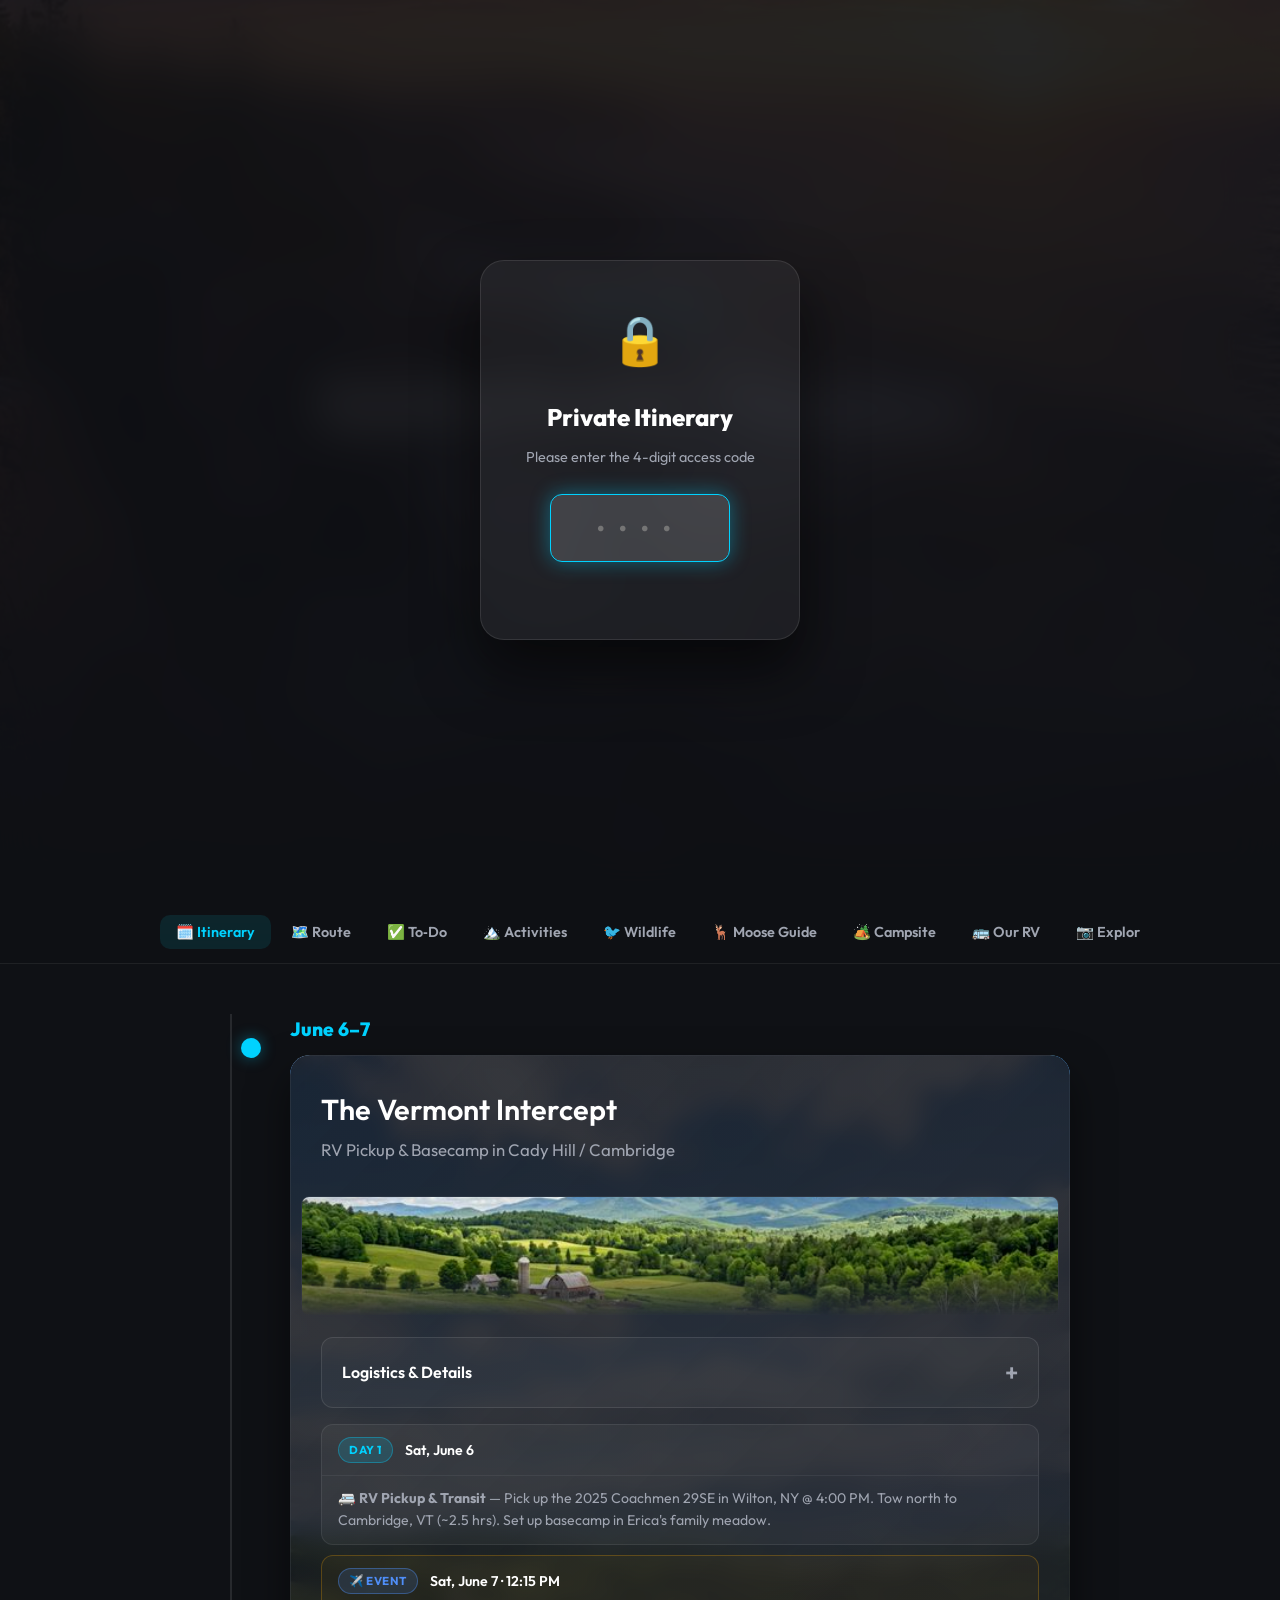
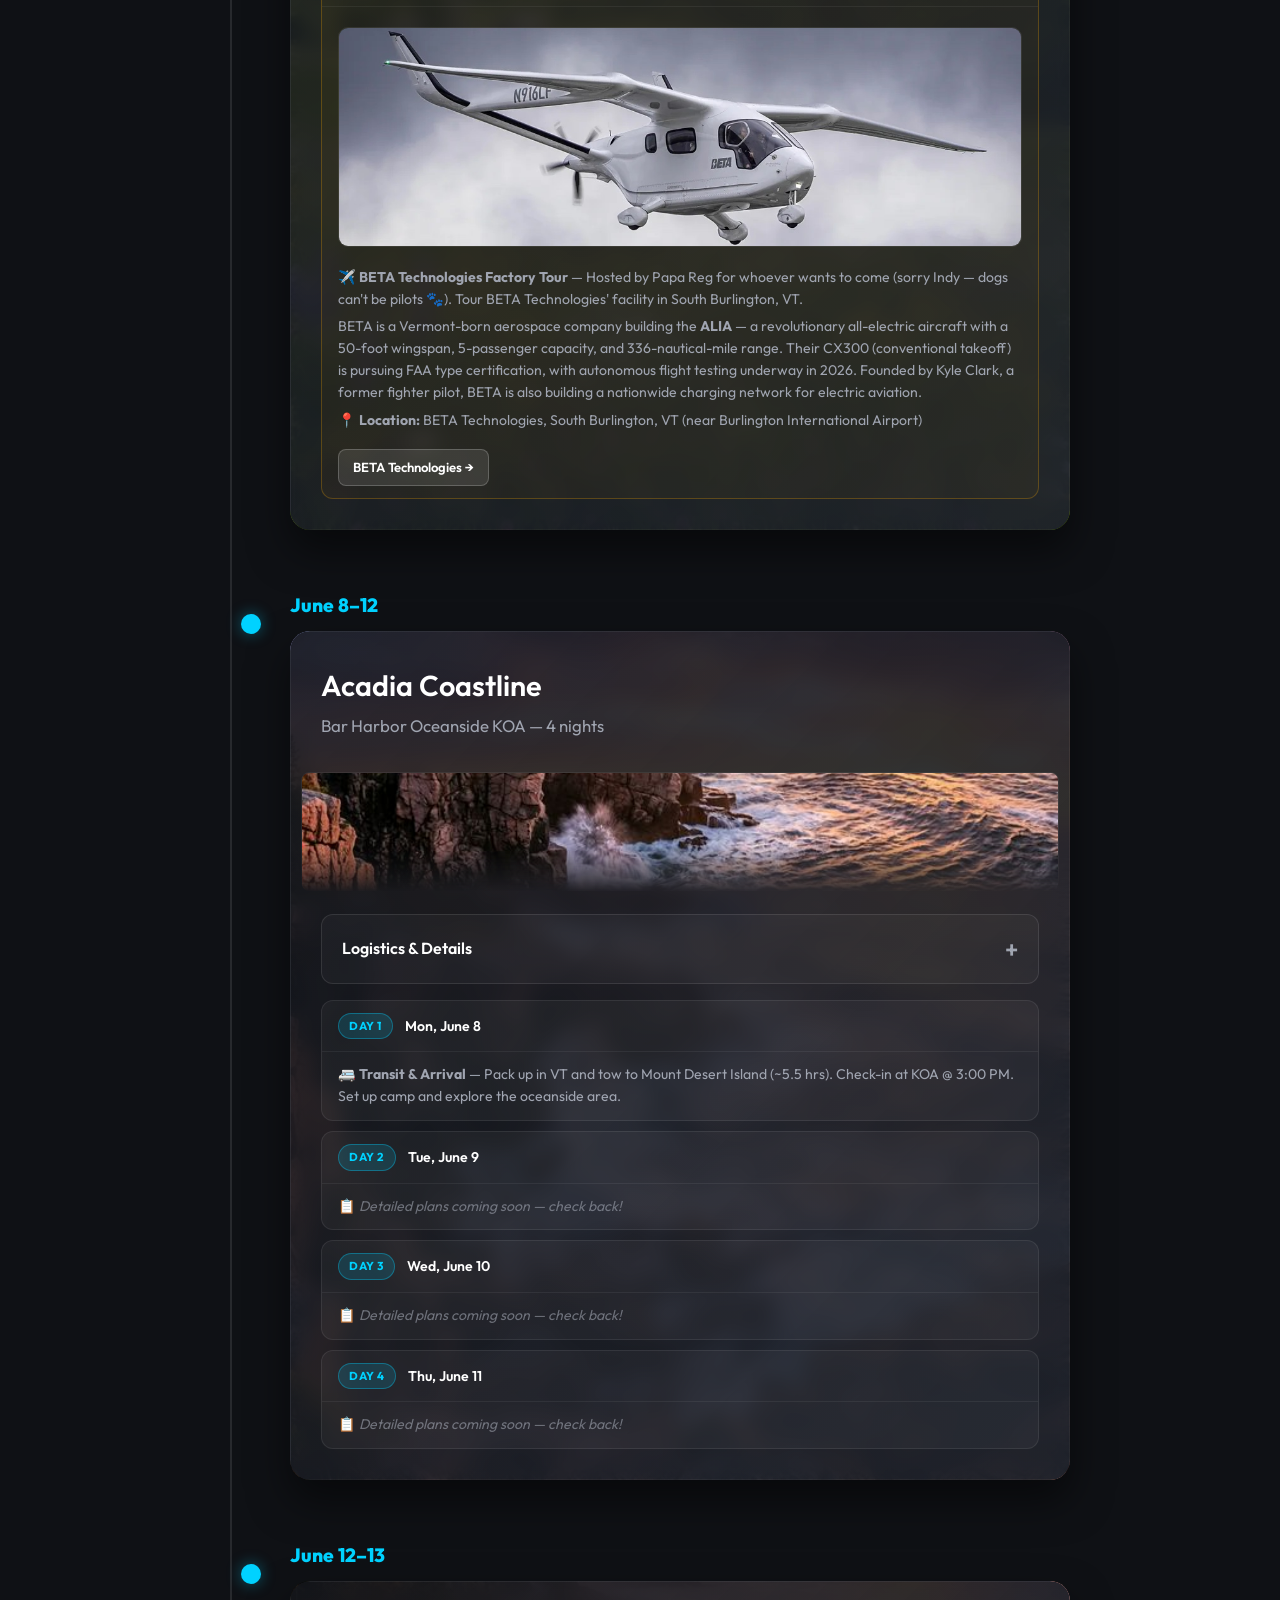
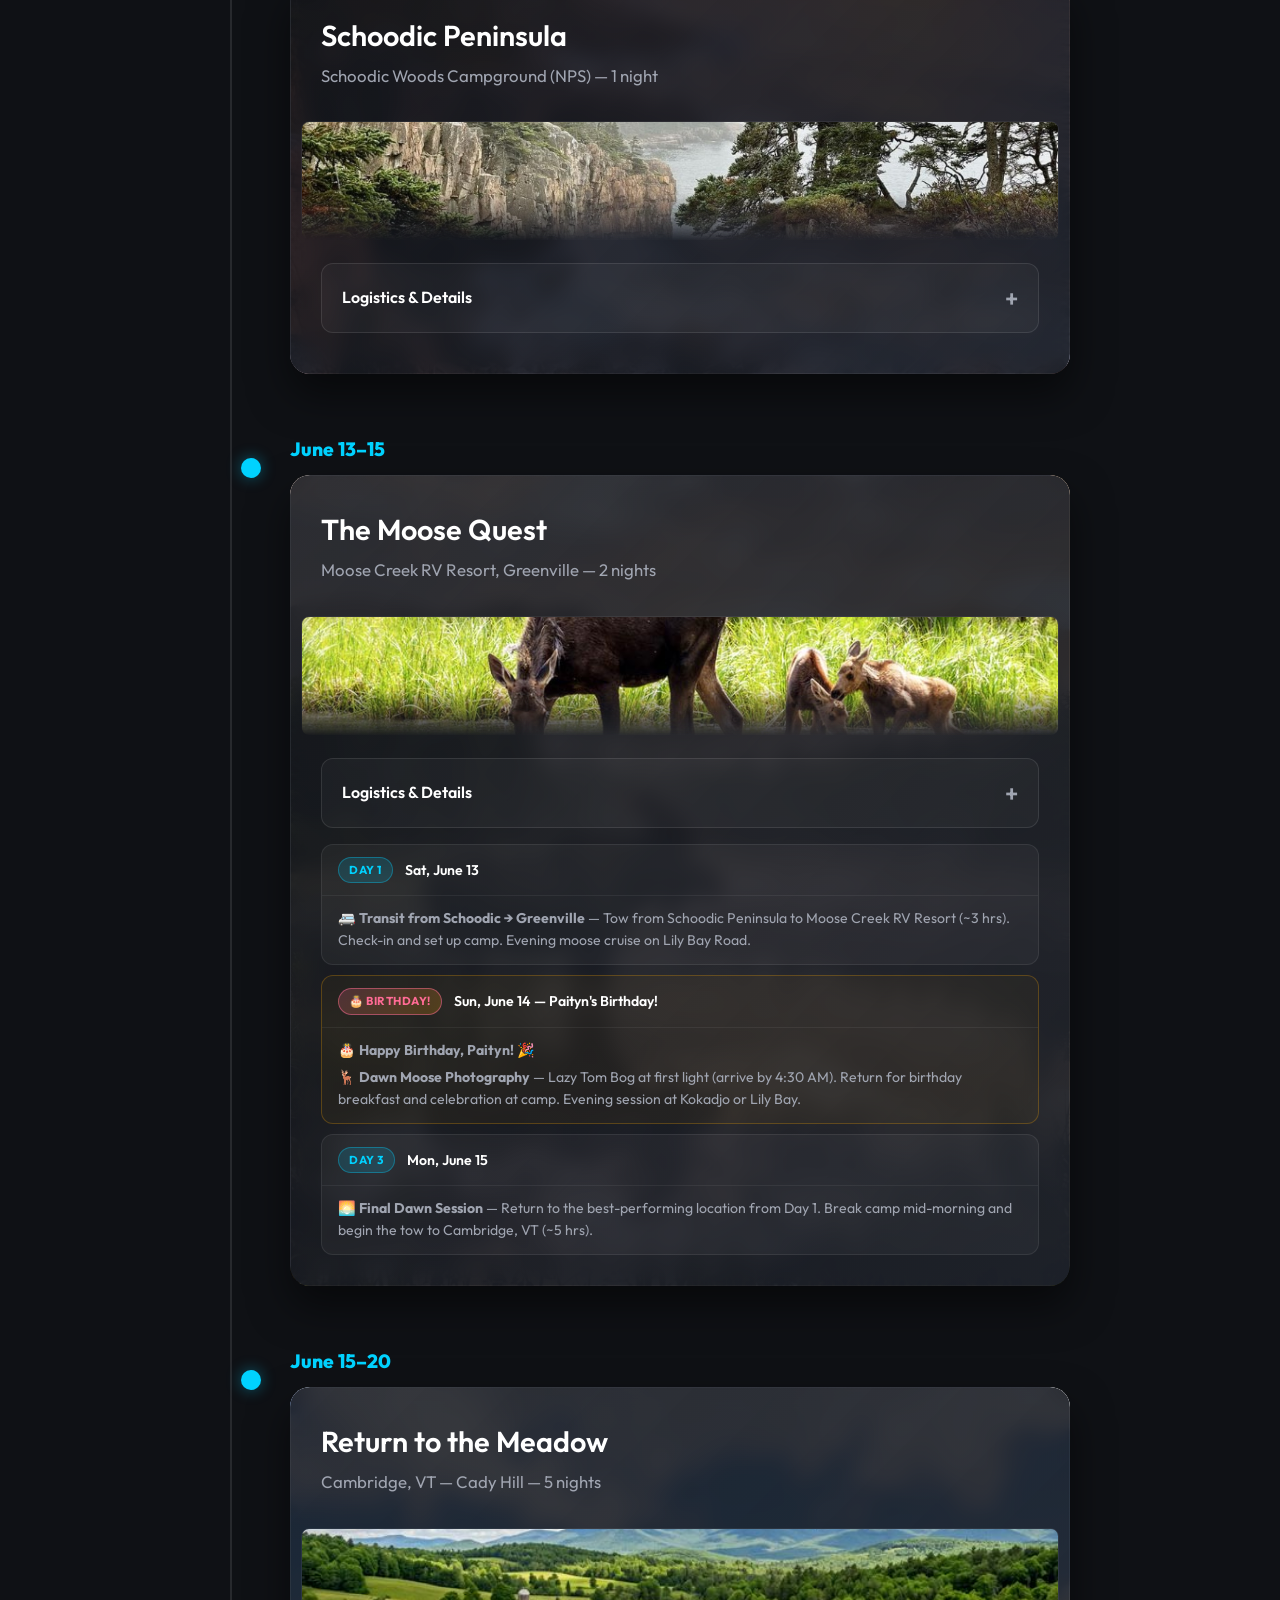
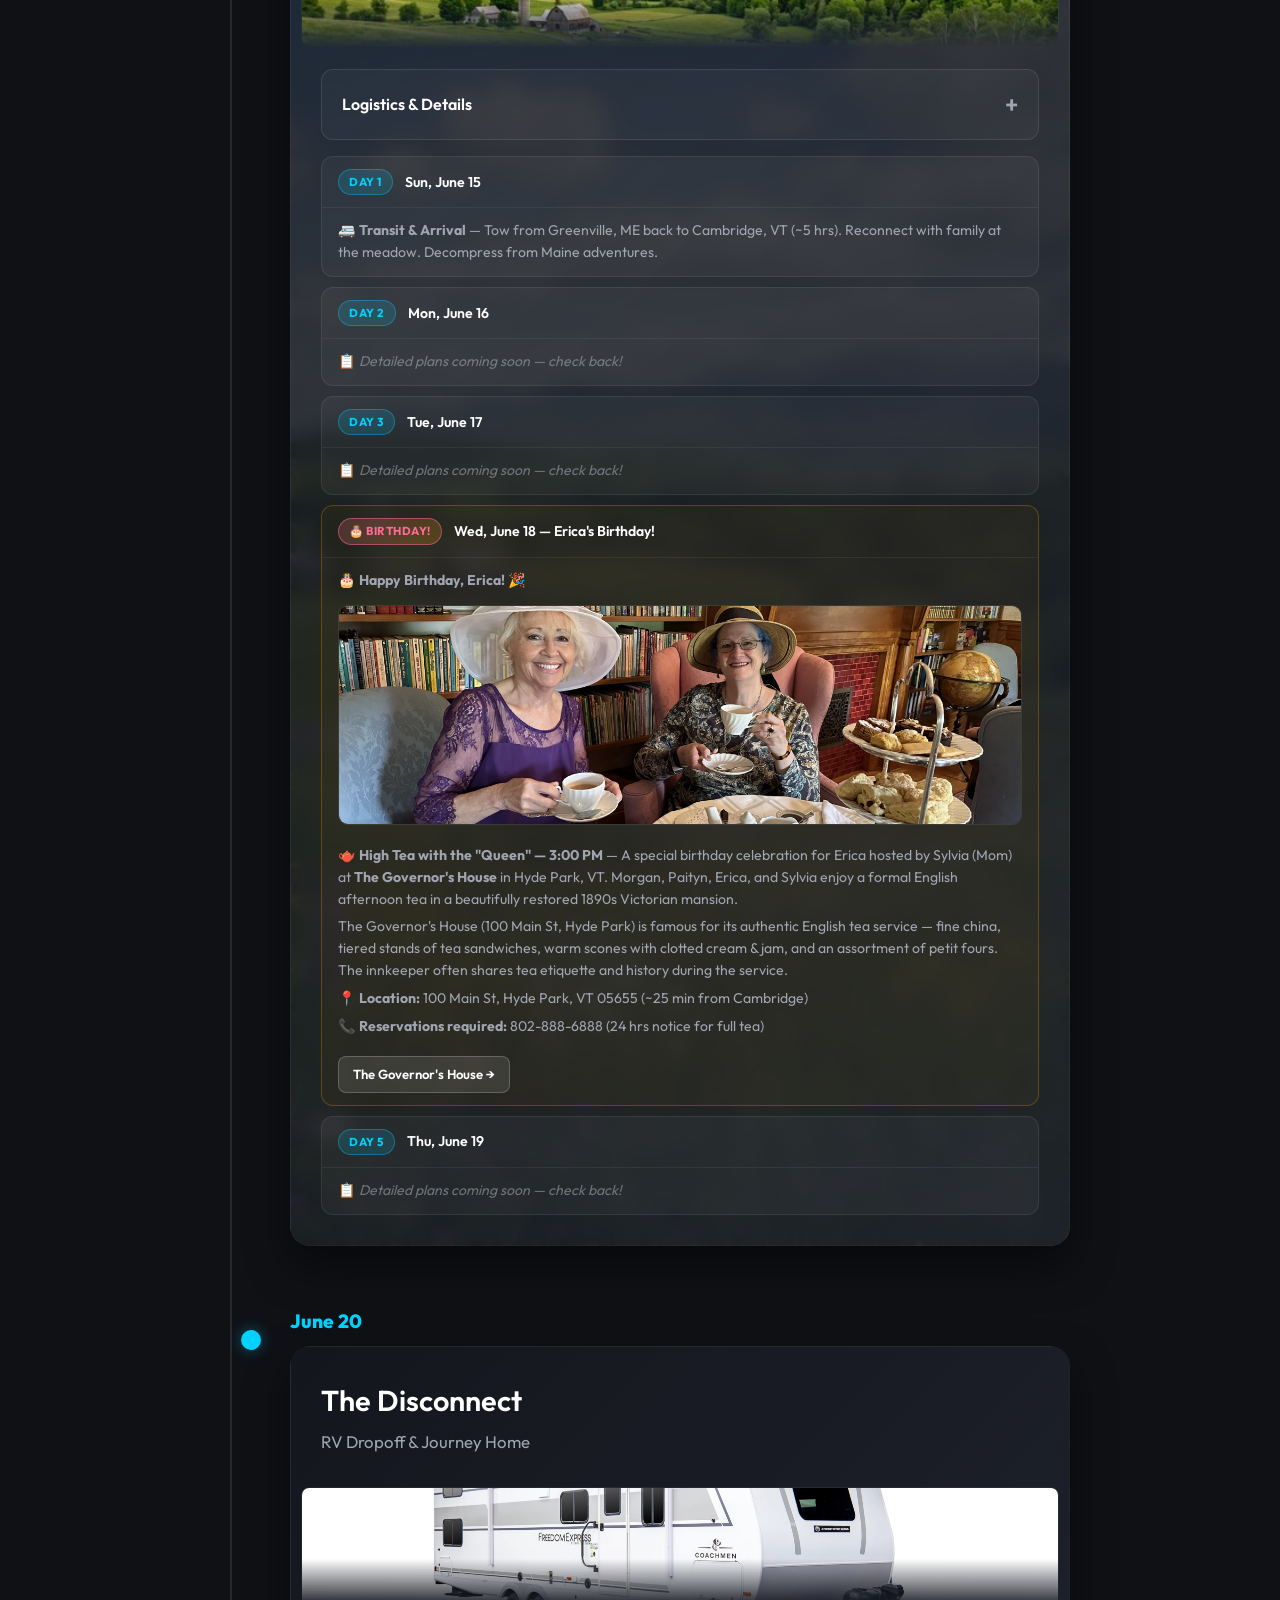
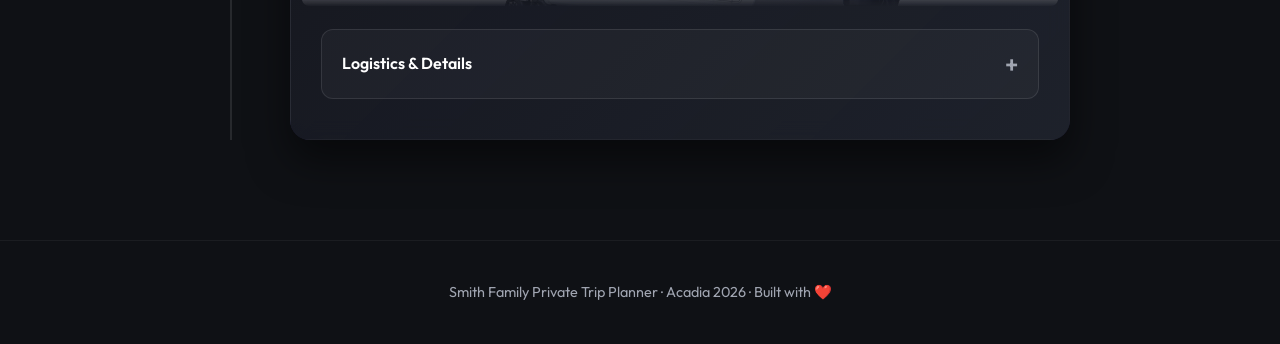
==== trip-webapp/index.html @ de3c144a "Update RV tab with contact info and adjust agent prompt" ====
<!DOCTYPE html>
<html lang="en">
<head>
    <meta charset="UTF-8">
    <meta name="viewport" content="width=device-width, initial-scale=1.0">
    <title>Smith Family Vacation: Cady Hill & Acadia 2026</title>
    <meta name="description" content="Smith Family private trip planner for the 2026 Acadia & Vermont vacation.">
    <link rel="stylesheet" href="style.css?v=20260511">
    <link rel="preconnect" href="https://fonts.googleapis.com">
    <link rel="preconnect" href="https://fonts.gstatic.com" crossorigin>
    <link href="https://fonts.googleapis.com/css2?family=Outfit:wght@300;400;600;800&display=swap" rel="stylesheet">
</head>
<body class="locked">

    <!-- Passcode Overlay -->
    <div id="passcode-overlay">
        <div class="passcode-content">
            <div class="lock-icon">🔒</div>
            <h2>Private Itinerary</h2>
            <p>Please enter the 4-digit access code</p>
            <div class="passcode-input-container">
                <input type="password" id="passcode-input" maxlength="4" placeholder="••••" autofocus>
            </div>
            <div id="passcode-error">Incorrect code. Try again.</div>
        </div>
    </div>

    <!-- Hero -->
    <header class="hero">
        <div class="hero-bg" style="background-image: url('assets/acadia.png');"></div>
        <div class="hero-overlay"></div>
        <div class="hero-content">
            <div class="hero-badge">June 6 – 20 · 2026</div>
            <h1>Smith Family Vacation</h1>
            <h2>Cady Hill & Acadia National Park</h2>
            <p class="hero-sub">6 people · 1 golden retriever · 1 epic RV adventure</p>
            <div class="countdown" id="trip-countdown"></div>
        </div>
        <div class="scroll-indicator" id="scroll-down">↓</div>
    </header>

    <!-- Tab Navigation -->
    <nav class="tab-nav" id="tab-nav">
        <div class="tab-nav-inner">
            <button class="tab-btn active" data-tab="itinerary" id="tab-btn-itinerary">🗓️ Itinerary</button>
            <button class="tab-btn" data-tab="route" id="tab-btn-route">🗺️ Route</button>
            <button class="tab-btn" data-tab="todo" id="tab-btn-todo">✅ To‑Do</button>
            <button class="tab-btn" data-tab="activities" id="tab-btn-activities">🏔️ Activities</button>
            <button class="tab-btn" data-tab="wildlife" id="tab-btn-wildlife">🐦 Wildlife</button>
            <button class="tab-btn" data-tab="moose" id="tab-btn-moose">🦌 Moose Guide</button>
            <button class="tab-btn" data-tab="campsite" id="tab-btn-campsite">🏕️ Campsite</button>
            <button class="tab-btn" data-tab="rv" id="tab-btn-rv">🚌 Our RV</button>
            <button class="tab-btn" data-tab="explore" id="tab-btn-explore">📷 Explore</button>
            <button class="tab-btn" data-tab="tips" id="tab-btn-tips">💡 Pro Tips</button>
        </div>
    </nav>

    <main class="tab-content-wrapper">

        <!-- ===================== TAB: ITINERARY ===================== -->
        <section class="tab-panel active" id="tab-itinerary">
            <div class="timeline-container">

                <div class="timeline-event verified">
                    <div class="timeline-dot"></div>
                    <div class="timeline-date">June 6–7</div>
                    <div class="timeline-card">
                        <div class="card-bg" style="background-image: url('assets/vermont.png')"></div>
                        <div class="card-glass">
                            <h3>The Vermont Intercept</h3>
                            <p class="subtitle">RV Pickup & Basecamp in Cady Hill / Cambridge</p>
                            <img src="assets/vermont.png" alt="Green Mountains, Vermont" class="card-hero-img" loading="lazy">
                            <details>
                                <summary>Logistics & Details</summary>
                                <div class="details-content">
                                    <p><strong>Pickup Date:</strong> Saturday, June 6 @ 4:00 PM</p>
                                    <p><strong>Location:</strong> Brandon's XL Bunkhouse<br>13 Burnham Rd, Wilton, NY 12831</p>
                                    <p><strong>RV Model:</strong> 2025 Coachmen Freedom Express Select 29SE</p>
                                    <p><strong>Action:</strong> Tow north to Cambridge, VT and set up basecamp in Erica's family meadow.</p>
                                    <a href="https://rvshare.com/rvs/details/1764845" target="_blank" class="btn">View RV Listing</a>
                                    <a href="#" class="btn btn-sm itinerary-link" data-goto="rv">🚌 Our RV Details</a>
                                </div>
                            </details>
                            <div class="day-plans">
                                <div class="day-plan-card">
                                    <div class="day-plan-header"><span class="day-badge">Day 1</span><span class="day-date">Sat, June 6</span></div>
                                    <div class="day-plan-body">
                                        <p>🚐 <strong>RV Pickup & Transit</strong> — Pick up the 2025 Coachmen 29SE in Wilton, NY @ 4:00 PM. Tow north to Cambridge, VT (~2.5 hrs). Set up basecamp in Erica's family meadow.</p>
                                    </div>
                                </div>
                                <div class="day-plan-card special-event">
                                    <div class="day-plan-header"><span class="day-badge event">✈️ Event</span><span class="day-date">Sat, June 7 · 12:15 PM</span></div>
                                    <div class="day-plan-body">
                                        <img src="assets/beta_technologies.jpg" alt="BETA Technologies ALIA Electric Aircraft" class="day-plan-img" loading="lazy">
                                        <p>✈️ <strong>BETA Technologies Factory Tour</strong> — Hosted by Papa Reg for whoever wants to come (sorry Indy — dogs can't be pilots 🐾). Tour BETA Technologies' facility in South Burlington, VT.</p>
                                        <p>BETA is a Vermont-born aerospace company building the <strong>ALIA</strong> — a revolutionary all-electric aircraft with a 50-foot wingspan, 5-passenger capacity, and 336-nautical-mile range. Their CX300 (conventional takeoff) is pursuing FAA type certification, with autonomous flight testing underway in 2026. Founded by Kyle Clark, a former fighter pilot, BETA is also building a nationwide charging network for electric aviation.</p>
                                        <p>📍 <strong>Location:</strong> BETA Technologies, South Burlington, VT (near Burlington International Airport)</p>
                                        <a href="https://beta.team/" target="_blank" class="btn btn-sm">BETA Technologies →</a>
                                    </div>
                                </div>
                            </div>
                        </div>
                    </div>
                </div>

                <div class="timeline-event verified">
                    <div class="timeline-dot"></div>
                    <div class="timeline-date">June 8–12</div>
                    <div class="timeline-card">
                        <div class="card-bg" style="background-image: url('assets/acadia.png')"></div>
                        <div class="card-glass">
                            <h3>Acadia Coastline</h3>
                            <p class="subtitle">Bar Harbor Oceanside KOA — 4 nights</p>
                            <img src="assets/acadia.png" alt="Acadia National Park coastline" class="card-hero-img" loading="lazy">
                            <details>
                                <summary>Logistics & Details</summary>
                                <div class="details-content">
                                    <p><strong>Check-in:</strong> Monday, June 8 @ 3:00 PM</p>
                                    <p><strong>Check-out:</strong> Friday, June 12 @ 11:00 AM</p>
                                    <p><strong>Reservation:</strong> #21555510</p>
                                    <p><strong>Site:</strong> Oceans Edge (Back In, 30/20 Amps, Water/Electric)</p>
                                    <a href="#" class="btn btn-sm itinerary-link" data-goto="campsite">🏕️ Campsite Details</a>
                                    <a href="#" class="btn btn-sm itinerary-link" data-goto="activities">🏔️ Activities</a>
                                    <a href="#" class="btn btn-sm itinerary-link" data-goto="wildlife">🐦 Wildlife & Tours</a>
                                </div>
                            </details>
                            <div class="day-plans">
                                <div class="day-plan-card">
                                    <div class="day-plan-header"><span class="day-badge">Day 1</span><span class="day-date">Mon, June 8</span></div>
                                    <div class="day-plan-body">
                                        <p>🚐 <strong>Transit & Arrival</strong> — Pack up in VT and tow to Mount Desert Island (~5.5 hrs). Check-in at KOA @ 3:00 PM. Set up camp and explore the oceanside area.</p>
                                    </div>
                                </div>
                                <div class="day-plan-card">
                                    <div class="day-plan-header"><span class="day-badge">Day 2</span><span class="day-date">Tue, June 9</span></div>
                                    <div class="day-plan-body">
                                        <p>📋 <em>Detailed plans coming soon — check back!</em></p>
                                    </div>
                                </div>
                                <div class="day-plan-card">
                                    <div class="day-plan-header"><span class="day-badge">Day 3</span><span class="day-date">Wed, June 10</span></div>
                                    <div class="day-plan-body">
                                        <p>📋 <em>Detailed plans coming soon — check back!</em></p>
                                    </div>
                                </div>
                                <div class="day-plan-card">
                                    <div class="day-plan-header"><span class="day-badge">Day 4</span><span class="day-date">Thu, June 11</span></div>
                                    <div class="day-plan-body">
                                        <p>📋 <em>Detailed plans coming soon — check back!</em></p>
                                    </div>
                                </div>
                            </div>
                        </div>
                    </div>
                </div>

                <div class="timeline-event verified">
                    <div class="timeline-dot"></div>
                    <div class="timeline-date">June 12–13</div>
                    <div class="timeline-card">
                        <div class="card-bg" style="background-image: url('assets/acadia.png')"></div>
                        <div class="card-glass">
                            <h3>Schoodic Peninsula</h3>
                            <p class="subtitle">Schoodic Woods Campground (NPS) — 1 night</p>
                            <img src="assets/schoodic_ravens_nest.jpg" alt="Raven's Nest, Schoodic Peninsula" class="card-hero-img" loading="lazy">
                            <details>
                                <summary>Logistics & Details</summary>
                                <div class="details-content">
                                    <p><strong>Check-in:</strong> Friday, June 12 @ 12:00 PM</p>
                                    <p><strong>Check-out:</strong> Saturday, June 13 @ 10:00 AM</p>
                                    <p><strong>Reservation:</strong> #0846047182-1</p>
                                    <p><strong>Site:</strong> B32, B-Loop (RV Electric + Water Hookup, up to 35 ft)</p>
                                    <p><strong>Plans:</strong> Raven's Nest sunset photography, quieter side of Acadia, Schoodic Point Loop Drive, stargazing.</p>
                                    <a href="https://www.nps.gov/acad/planyourvisit/schoodic-woods-campground.htm" target="_blank" class="btn">NPS Schoodic Info</a>
                                    <a href="#" class="btn btn-sm itinerary-link" data-goto="campsite">🏕️ Campsite Details</a>
                                </div>
                            </details>
                        </div>
                    </div>
                </div>

                <div class="timeline-event verified">
                    <div class="timeline-dot"></div>
                    <div class="timeline-date">June 13–15</div>
                    <div class="timeline-card">
                        <div class="card-bg" style="background-image: url('assets/moose_photography.png')"></div>
                        <div class="card-glass">
                            <h3>The Moose Quest</h3>
                            <p class="subtitle">Moose Creek RV Resort, Greenville — 2 nights</p>
                            <img src="assets/moosehead_moose.jpg" alt="Moose at Moosehead Lake, Maine" class="card-hero-img" loading="lazy">
                            <details>
                                <summary>Logistics & Details</summary>
                                <div class="details-content">
                                    <p><strong>Check-in:</strong> Saturday, June 13</p>
                                    <p><strong>Check-out:</strong> Monday, June 15</p>
                                    <p><strong>Reservation:</strong> #9644 (David Smith)</p>
                                    <p><strong>Site:</strong> 112 — 30/50 FHU Premium Site</p>
                                    <p><strong>Location:</strong> 58 E Rd, Greenville, ME</p>
                                    <p><strong>Plans:</strong> Moose photography at Lazy Tom Bog (sunrise & dusk), Kokadjo village, Lily Bay State Park, Prong Pond Trail. See the 🦌 Moose Guide tab for the full photography plan!</p>
                                    <a href="#" class="btn btn-sm itinerary-link" data-goto="campsite">🏕️ Campsite Details</a>
                                    <a href="#" class="btn btn-sm itinerary-link" data-goto="moose">🦌 Moose Guide</a>
                                </div>
                            </details>
                            <div class="day-plans">
                                <div class="day-plan-card">
                                    <div class="day-plan-header"><span class="day-badge">Day 1</span><span class="day-date">Sat, June 13</span></div>
                                    <div class="day-plan-body">
                                        <p>🚐 <strong>Transit from Schoodic → Greenville</strong> — Tow from Schoodic Peninsula to Moose Creek RV Resort (~3 hrs). Check-in and set up camp. Evening moose cruise on Lily Bay Road.</p>
                                    </div>
                                </div>
                                <div class="day-plan-card special-event">
                                    <div class="day-plan-header"><span class="day-badge birthday">🎂 Birthday!</span><span class="day-date">Sun, June 14 — Paityn's Birthday!</span></div>
                                    <div class="day-plan-body">
                                        <p>🎂 <strong>Happy Birthday, Paityn!</strong> 🎉</p>
                                        <p>🦌 <strong>Dawn Moose Photography</strong> — Lazy Tom Bog at first light (arrive by 4:30 AM). Return for birthday breakfast and celebration at camp. Evening session at Kokadjo or Lily Bay.</p>
                                    </div>
                                </div>
                                <div class="day-plan-card">
                                    <div class="day-plan-header"><span class="day-badge">Day 3</span><span class="day-date">Mon, June 15</span></div>
                                    <div class="day-plan-body">
                                        <p>🌅 <strong>Final Dawn Session</strong> — Return to the best-performing location from Day 1. Break camp mid-morning and begin the tow to Cambridge, VT (~5 hrs).</p>
                                    </div>
                                </div>
                            </div>
                        </div>
                    </div>
                </div>

                <div class="timeline-event verified">
                    <div class="timeline-dot"></div>
                    <div class="timeline-date">June 15–20</div>
                    <div class="timeline-card">
                        <div class="card-bg" style="background-image: url('assets/vermont.png')"></div>
                        <div class="card-glass">
                            <h3>Return to the Meadow</h3>
                            <p class="subtitle">Cambridge, VT — Cady Hill — 5 nights</p>
                            <img src="assets/vermont.png" alt="Vermont meadow and mountains" class="card-hero-img" loading="lazy">
                            <details>
                                <summary>Logistics & Details</summary>
                                <div class="details-content">
                                    <p><strong>Arrival:</strong> Monday, June 15 — Tow from Greenville, ME back to Cambridge, VT (~5 hrs)</p>
                                    <p><strong>Departure:</strong> Saturday, June 20 — Morning</p>
                                    <p><strong>Location:</strong> Erica's family meadow, Cambridge, VT</p>
                                    <p><strong>Plans:</strong> 5 relaxing nights with family. Decompress after the Maine adventures. Enjoy the meadow, explore the area, and prepare for the final drive south.</p>
                                </div>
                            </details>
                            <div class="day-plans">
                                <div class="day-plan-card">
                                    <div class="day-plan-header"><span class="day-badge">Day 1</span><span class="day-date">Sun, June 15</span></div>
                                    <div class="day-plan-body">
                                        <p>🚐 <strong>Transit & Arrival</strong> — Tow from Greenville, ME back to Cambridge, VT (~5 hrs). Reconnect with family at the meadow. Decompress from Maine adventures.</p>
                                    </div>
                                </div>
                                <div class="day-plan-card">
                                    <div class="day-plan-header"><span class="day-badge">Day 2</span><span class="day-date">Mon, June 16</span></div>
                                    <div class="day-plan-body">
                                        <p>📋 <em>Detailed plans coming soon — check back!</em></p>
                                    </div>
                                </div>
                                <div class="day-plan-card">
                                    <div class="day-plan-header"><span class="day-badge">Day 3</span><span class="day-date">Tue, June 17</span></div>
                                    <div class="day-plan-body">
                                        <p>📋 <em>Detailed plans coming soon — check back!</em></p>
                                    </div>
                                </div>
                                <div class="day-plan-card special-event">
                                    <div class="day-plan-header"><span class="day-badge birthday">🎂 Birthday!</span><span class="day-date">Wed, June 18 — Erica's Birthday!</span></div>
                                    <div class="day-plan-body">
                                        <p>🎂 <strong>Happy Birthday, Erica!</strong> 🎉</p>
                                        <img src="assets/high_tea.jpg" alt="Afternoon Tea at The Governor's House" class="day-plan-img" loading="lazy">
                                        <p>🫖 <strong>High Tea with the "Queen" — 3:00 PM</strong> — A special birthday celebration for Erica hosted by Sylvia (Mom) at <strong>The Governor's House</strong> in Hyde Park, VT. Morgan, Paityn, Erica, and Sylvia enjoy a formal English afternoon tea in a beautifully restored 1890s Victorian mansion.</p>
                                        <p>The Governor's House (100 Main St, Hyde Park) is famous for its authentic English tea service — fine china, tiered stands of tea sandwiches, warm scones with clotted cream & jam, and an assortment of petit fours. The innkeeper often shares tea etiquette and history during the service.</p>
                                        <p>📍 <strong>Location:</strong> 100 Main St, Hyde Park, VT 05655 (~25 min from Cambridge)</p>
                                        <p>📞 <strong>Reservations required:</strong> 802-888-6888 (24 hrs notice for full tea)</p>
                                        <a href="https://www.onehundredmain.com" target="_blank" class="btn btn-sm">The Governor's House →</a>
                                    </div>
                                </div>
                                <div class="day-plan-card">
                                    <div class="day-plan-header"><span class="day-badge">Day 5</span><span class="day-date">Thu, June 19</span></div>
                                    <div class="day-plan-body">
                                        <p>📋 <em>Detailed plans coming soon — check back!</em></p>
                                    </div>
                                </div>
                            </div>
                        </div>
                    </div>
                </div>

                <div class="timeline-event verified">
                    <div class="timeline-dot"></div>
                    <div class="timeline-date">June 20</div>
                    <div class="timeline-card">
                        <div class="card-bg" style="background-color: #1a1a2e"></div>
                        <div class="card-glass">
                            <h3>The Disconnect</h3>
                            <p class="subtitle">RV Dropoff & Journey Home</p>
                            <img src="assets/rv_ext.webp" alt="Our RV - Coachmen Freedom Express" class="card-hero-img" loading="lazy">
                            <details>
                                <summary>Logistics & Details</summary>
                                <div class="details-content">
                                    <p><strong>Drop-off Date:</strong> Saturday, June 20 @ 11:00 AM</p>
                                    <p><strong>Location:</strong> 13 Burnham Rd, Wilton, NY</p>
                                    <p><strong>Action:</strong> Disconnect the trailer, return to Owner, and commute back down to WV in the Suburban.</p>
                                </div>
                            </details>
                        </div>
                    </div>
                </div>

            </div>
        </section>

        <!-- ===================== TAB: ROUTE ===================== -->
        <section class="tab-panel" id="tab-route">
            <div class="content-section">
                <div class="section-header">
                    <h2>🗺️ Our Route</h2>
                    <p>Morgantown, WV → Wilton, NY → Cambridge, VT → Acadia, ME → Home</p>
                </div>

                <div class="map-embed">
                    <iframe
                        title="Trip Route Map"
                        src="https://www.google.com/maps/embed?pb=!1m32!1m12!1m3!1d3000000!2d-72.5!3d43.0!2m3!1f0!2f0!3f0!3m2!1i1024!2i768!4f13.1!4m17!3e0!4m3!3m2!1d39.6295!2d-79.9559!4m3!3m2!1d43.1637!2d-73.7437!4m3!3m2!1d44.6384!2d-72.8700!4m3!3m2!1d44.6301!2d-68.2883!5e0!3m2!1sen!2sus"
                        width="100%" height="420" style="border:0; border-radius: 16px;" allowfullscreen loading="lazy"
                        referrerpolicy="no-referrer-when-downgrade">
                    </iframe>
                    <p class="map-fallback">📍 <a href="https://www.google.com/maps/dir/Morgantown,+WV/Wilton,+NY+12831/Cambridge,+VT/Bar+Harbor,+ME" target="_blank">Open full route in Google Maps →</a></p>
                </div>

                <div class="route-stops">
                    <div class="route-stop">
                        <div class="stop-num">1</div>
                        <div class="stop-info">
                            <h4>Morgantown, WV</h4>
                            <p>Home Base — Drive north to Wilton, NY (~6 hrs)</p>
                        </div>
                    </div>
                    <div class="route-arrow">↓</div>
                    <div class="route-stop">
                        <div class="stop-num">2</div>
                        <div class="stop-info">
                            <h4>Wilton, NY — RV Pickup</h4>
                            <p>June 6 @ 4:00 PM · Brandon's XL Bunkhouse · Hitch up the 2025 Coachmen 29SE</p>
                        </div>
                    </div>
                    <div class="route-arrow">↓</div>
                    <div class="route-stop">
                        <div class="stop-num">3</div>
                        <div class="stop-info">
                            <h4>Cambridge, VT — Cady Hill Meadow</h4>
                            <p>~1.5 hr tow from Wilton · Set up basecamp at Erica's family property · Rest day June 7</p>
                        </div>
                    </div>
                    <div class="route-arrow">↓</div>
                    <div class="route-stop stop-accent">
                        <div class="stop-num">4</div>
                        <div class="stop-info">
                            <h4>Bar Harbor, ME — Acadia National Park (KOA)</h4>
                            <p>~5.5 hr tow from VT · June 8–12 at Oceanside KOA · The main event!</p>
                        </div>
                    </div>
                    <div class="route-arrow">↓</div>
                    <div class="route-stop stop-accent">
                        <div class="stop-num">5</div>
                        <div class="stop-info">
                            <h4>Schoodic Woods, ME — NPS Campground</h4>
                            <p>June 12–13 · 1 night · Site B32 · The quiet side of Acadia — Raven's Nest sunset!</p>
                        </div>
                    </div>
                    <div class="route-arrow">↓</div>
                    <div class="route-stop stop-accent">
                        <div class="stop-num">6</div>
                        <div class="stop-info">
                            <h4>Greenville, ME — Moose Creek RV Resort</h4>
                            <p>June 13–15 · 2 nights · Site 112 · Moose photography at Lazy Tom Bog & Kokadjo!</p>
                        </div>
                    </div>
                    <div class="route-arrow">↓</div>
                    <div class="route-stop">
                        <div class="stop-num">7</div>
                        <div class="stop-info">
                            <h4>Cambridge, VT — Return to the Meadow</h4>
                            <p>June 15–20 · 5 nights · ~5 hr tow from Greenville · Family time at Cady Hill</p>
                        </div>
                    </div>
                    <div class="route-arrow">↓</div>
                    <div class="route-stop">
                        <div class="stop-num">8</div>
                        <div class="stop-info">
                            <h4>Wilton, NY — RV Drop-off</h4>
                            <p>June 20 @ 11:00 AM · ~1.5 hr tow from VT · Unhitch and drive home to WV (~6 hrs)</p>
                        </div>
                    </div>
                </div>

                <div class="info-cards">
                    <div class="info-card">
                        <div class="info-icon">🚗</div>
                        <h4>Tow Vehicle</h4>
                        <p>2021 Chevy Suburban 4WD · 5.3L V8 · 8,100 lb tow capacity</p>
                    </div>
                    <div class="info-card">
                        <div class="info-icon">🚌</div>
                        <h4>Island Explorer</h4>
                        <p>Free shuttle bus covers all of MDI. Skip driving/parking once you're set up at the KOA!</p>
                    </div>
                    <div class="info-card">
                        <div class="info-icon">⛽</div>
                        <h4>Fuel Tip</h4>
                        <p>Budget extra for towing — a loaded trailer can cut fuel economy nearly in half on hilly Maine roads.</p>
                    </div>
                </div>
            </div>
        </section>

        <!-- ===================== TAB: ACTIVITIES ===================== -->
        <section class="tab-panel" id="tab-activities">
            <div class="content-section">
                <div class="section-header">
                    <h2>🏔️ Top Things To Do in Acadia</h2>
                    <p>Curated picks for a group of 6 with a 13-year-old and a golden retriever</p>
                </div>

                <div class="activity-list">

                    <!-- 1. Cadillac Mountain Sunrise -->
                    <div class="activity-showcase">
                        <div class="activity-tag-bar"><span class="activity-tag">⭐ Must Do</span><span class="activity-number">#1</span></div>
                        <h3>Cadillac Mountain Sunrise</h3>
                        <div class="activity-gallery">
                            <img src="assets/cadillac_sunrise.png" alt="Cadillac Mountain sunrise" loading="lazy">
                            <img src="assets/cadillac_sunrise_nps.jpg" alt="Cadillac Mountain panoramic view" loading="lazy">
                        </div>
                        <p>The highest peak on the US Atlantic coast (1,530 ft). Be among the first people in America to see the sunrise — arrive by 4:00 AM to claim a spot. The summit panorama of Frenchman Bay, the Porcupine Islands, and the park's pink granite is unforgettable.</p>
                        <p>Requires a <strong>$6 vehicle reservation</strong> (no RVs/trailers — unhitch the Suburban). Reserve on Recreation.gov.</p>
                        <div class="activity-meta">
                            <span>🚗 Drive up</span>
                            <span>🕓 ~4:00 AM arrival</span>
                            <span>🐕 No dogs at summit</span>
                            <span>🅿️ Reservation required</span>
                        </div>
                    </div>

                    <!-- 2. Thunder Hole & Ocean Path -->
                    <div class="activity-showcase">
                        <div class="activity-tag-bar"><span class="activity-tag">🌊 Dramatic</span><span class="activity-number">#2</span></div>
                        <h3>Thunder Hole & Ocean Path</h3>
                        <div class="activity-gallery">
                            <img src="assets/thunder_hole.png" alt="Thunder Hole waves crashing" loading="lazy">
                            <img src="assets/park_loop_road_nps.jpg" alt="Ocean Path coastal views" loading="lazy">
                        </div>
                        <p>A 2-mile paved coastal path leading to Thunder Hole — a natural slot where waves crash with a booming sound. Best at high tide (± 3 ft). The pink granite cliffs along Ocean Path are stunning for photography.</p>
                        <div class="activity-meta">
                            <span>🚶 Easy walk</span>
                            <span>🐕 Dog friendly</span>
                            <span>📷 Photo gold</span>
                            <span>🌊 Best at high tide</span>
                        </div>
                    </div>

                    <!-- 3. Jordan Pond & Popovers -->
                    <div class="activity-showcase">
                        <div class="activity-tag-bar"><span class="activity-tag">🍞 Iconic</span><span class="activity-number">#3</span></div>
                        <h3>Jordan Pond & Popovers</h3>
                        <div class="activity-gallery">
                            <img src="assets/jordan_pond.png" alt="Jordan Pond with The Bubbles" loading="lazy">
                        </div>
                        <p>Crystal-clear lake with The Bubble mountains reflected in it. The <strong>Jordan Pond House</strong> is famous for serving warm popovers with jam on the lawn — a beloved Acadia tradition since the 1890s. The 3.3-mile loop trail around the pond is flat and family-friendly.</p>
                        <div class="activity-meta">
                            <span>🚶 Easy loop (3.3 mi)</span>
                            <span>🐕 Dog friendly</span>
                            <span>🍽️ Lunch stop</span>
                            <span>📷 Iconic views</span>
                        </div>
                    </div>

                    <!-- 4. Beehive & Precipice Ladder Trails -->
                    <div class="activity-showcase">
                        <div class="activity-tag-bar"><span class="activity-tag">🪜 Adventure</span><span class="activity-number">#4</span></div>
                        <h3>Beehive & Precipice Ladder Trails</h3>
                        <div class="activity-gallery">
                            <img src="assets/beehive_ironrungs_nps.jpg" alt="Iron rungs on the Precipice Trail" loading="lazy">
                            <img src="assets/sand_beach_nps.jpg" alt="View of Sand Beach from the Beehive" loading="lazy">
                        </div>
                        <p>Acadia's legendary iron-rung cliff trails! The <strong>Beehive Trail</strong> (1.5 mi loop) and <strong>Precipice Trail</strong> (1.6 mi) feature hand-and-foot climbing on iron rungs, ladders, and narrow granite ledges bolted into the cliff face — not for the faint of heart! The Beehive rewards with jaw-dropping views of Sand Beach and the coastline.</p>
                        <p>⚠️ <strong>Note:</strong> The Precipice Trail is <strong>typically closed mid-March through mid-August</strong> for peregrine falcon nesting — likely closed during our trip (June 8–12). The <strong>Beehive should be open</strong> and is the better option. Never hike in wet/rainy conditions — iron rungs get extremely slippery.</p>
                        <div class="activity-meta">
                            <span>🪜 Iron rungs & ladders</span>
                            <span>🥾 Strenuous / Exposed</span>
                            <span>🐕 No dogs</span>
                            <span>⚠️ Heights required</span>
                        </div>
                    </div>

                    <!-- 5. Sand Beach -->
                    <div class="activity-showcase">
                        <div class="activity-tag-bar"><span class="activity-tag">🏖️ Beach Day</span><span class="activity-number">#5</span></div>
                        <h3>Sand Beach</h3>
                        <div class="activity-gallery">
                            <img src="assets/sand_beach_nps.jpg" alt="Sand Beach nestled between granite cliffs" loading="lazy">
                        </div>
                        <p>One of the only sandy beaches in the park, nestled between towering granite headlands. Water is cold (~55°F) but refreshing. A great spot for the 13-year-old to explore! Also the trailhead for the Great Head Trail and the Beehive.</p>
                        <div class="activity-meta">
                            <span>🏊 Swimming</span>
                            <span>⚠️ No dogs June 15 – Sept 8</span>
                            <span>🚶 Trailhead for Beehive</span>
                        </div>
                    </div>

                    <!-- 6. Carriage Roads -->
                    <div class="activity-showcase">
                        <div class="activity-tag-bar"><span class="activity-tag">🚴 Family Fun</span><span class="activity-number">#6</span></div>
                        <h3>Carriage Roads & Stone Bridges</h3>
                        <div class="activity-gallery">
                            <img src="assets/carriage_bridge_nps.jpg" alt="Historic stone bridge on Acadia carriage roads" loading="lazy">
                        </div>
                        <p>45 miles of motor-free crushed gravel roads built by <strong>John D. Rockefeller Jr.</strong> between 1913 and 1940. Perfect for biking, walking, or even booking a horse-drawn carriage ride. The 17 hand-cut granite bridges are architectural marvels — Hemlock Bridge with its waterfall is a favorite. Dog friendly!</p>
                        <div class="activity-meta">
                            <span>🚲 Rent bikes locally</span>
                            <span>🐕 Dog friendly</span>
                            <span>👶 Kid friendly</span>
                            <span>🌉 17 stone bridges</span>
                        </div>
                    </div>

                    <!-- 7. Bass Harbor Head Lighthouse -->
                    <div class="activity-showcase">
                        <div class="activity-tag-bar"><span class="activity-tag">🌅 Sunset</span><span class="activity-number">#7</span></div>
                        <h3>Bass Harbor Head Lighthouse</h3>
                        <div class="activity-gallery">
                            <img src="assets/bass_harbor.png" alt="Bass Harbor Head Lighthouse at sunset" loading="lazy">
                        </div>
                        <p>Maine's most iconic lighthouse, perched on dramatic sea cliffs on the "quiet side" of Mount Desert Island. Built in 1858 and still an active Coast Guard station. Parking fills up fast — go at sunrise or mid-day to avoid the sunset crowd.</p>
                        <div class="activity-meta">
                            <span>🅿️ Very limited parking</span>
                            <span>🌅 Go early!</span>
                            <span>📷 Iconic shot</span>
                            <span>🐕 Dog on leash</span>
                        </div>
                    </div>

                    <!-- 8. Bar Island at Low Tide -->
                    <div class="activity-showcase">
                        <div class="activity-tag-bar"><span class="activity-tag">🌊 Unique</span><span class="activity-number">#8</span></div>
                        <h3>Bar Island at Low Tide</h3>
                        <div class="activity-gallery">
                            <img src="assets/bar_island_nps.jpg" alt="Bar Island land bridge at low tide" loading="lazy">
                        </div>
                        <p>A gravel bar emerges at low tide, walkable straight from downtown Bar Harbor to Bar Island — like magic. The bar is only exposed for ~2 hours around low tide, so <strong>time it carefully or you'll be stranded!</strong> Great for beachcombing and views of Frenchman Bay.</p>
                        <div class="activity-meta">
                            <span>⏰ Tide-dependent</span>
                            <span>🐕 Dog friendly</span>
                            <span>🗺️ Walk from downtown</span>
                            <span>⚠️ Check tide chart!</span>
                        </div>
                    </div>

                    <!-- 9. Tide Pooling — Wonderland Trail -->
                    <div class="activity-showcase">
                        <div class="activity-tag-bar"><span class="activity-tag">🔬 Nature</span><span class="activity-number">#9</span></div>
                        <h3>Tide Pooling — Wonderland Trail</h3>
                        <div class="activity-gallery">
                            <img src="assets/wonderland_nps.jpg" alt="Wonderland Trail rocky coastline" loading="lazy">
                        </div>
                        <p>1.3-mile easy coastal trail leading to some of the best tide pools on the island. Find sea stars, hermit crabs, periwinkles, and sea anemones. Best 1.5 hrs before/after low tide. Wear grippy shoes on the wet granite!</p>
                        <div class="activity-meta">
                            <span>🐕 Dog friendly</span>
                            <span>⏰ Check tide chart</span>
                            <span>👶 Kid favorite</span>
                            <span>🥿 Grippy shoes!</span>
                        </div>
                    </div>

                    <!-- 10. Gorham Mountain Trail -->
                    <div class="activity-showcase">
                        <div class="activity-tag-bar"><span class="activity-tag">🥾 Hike</span><span class="activity-number">#10</span></div>
                        <h3>Gorham Mountain Trail</h3>
                        <div class="activity-gallery">
                            <img src="assets/acadia.png" alt="Panoramic ocean views from Gorham Mountain" loading="lazy">
                        </div>
                        <p>A family-friendly hike (1.8 miles round trip) with rewarding panoramic ocean views. A great alternative to the more intense Beehive — the summit is wide open with 360° views of the coast, Sand Beach, and Champlain Mountain. Perfect for a picnic.</p>
                        <div class="activity-meta">
                            <span>🥾 Moderate</span>
                            <span>🐕 Dog friendly</span>
                            <span>🌊 Ocean views</span>
                            <span>👶 Kid friendly</span>
                        </div>
                    </div>

                    <!-- 11. Park Loop Road Scenic Drive -->
                    <div class="activity-showcase">
                        <div class="activity-tag-bar"><span class="activity-tag">🚗 Scenic Drive</span><span class="activity-number">#11</span></div>
                        <h3>Park Loop Road</h3>
                        <div class="activity-gallery">
                            <img src="assets/park_loop_road_nps.jpg" alt="Park Loop Road ocean views" loading="lazy">
                        </div>
                        <p>The 27-mile scenic road connecting all of Acadia's major sites — Sand Beach, Thunder Hole, Otter Cliff, Jordan Pond, and Cadillac Mountain. A perfect rainy-day activity or orientation drive on your first day. Most of the road is <strong>one-way</strong> (counterclockwise), so plan accordingly.</p>
                        <div class="activity-meta">
                            <span>🚗 27-mile loop</span>
                            <span>🅿️ Many pull-offs</span>
                            <span>🐕 Dog in car</span>
                            <span>🌧️ Great rainy-day option</span>
                        </div>
                    </div>

                </div>
            </div>
        </section>

        <!-- ===================== TAB: WILDLIFE ===================== -->
        <section class="tab-panel" id="tab-wildlife">
            <div class="content-section">
                <div class="section-header">
                    <h2>🐦 Wildlife & Ocean Adventures</h2>
                    <p>June is peak season — some of the best wildlife viewing of the year</p>
                </div>

                <div class="wildlife-hero">
                    <img src="assets/puffin.png" alt="Puffin on Maine coast" class="wildlife-hero-img">
                    <div class="wildlife-hero-text">
                        <div class="badge green">Peak Season</div>
                        <h3>Acadia Puffin Cruise</h3>
                        <p>June is peak puffin nesting season! These colorful seabirds can't be seen directly from shore. For the absolutely closest views, we recommend the <strong>Acadia Puffin Cruise</strong> out of Steuben, ME. This dedicated 40' boat heads to <strong>Petit Manan Island</strong> (a National Wildlife Refuge) and can get much closer to the wildlife than the large catamarans. The cruise is ~2 hours, which is the perfect length for leaving the dog comfortably in the RV's A/C.</p>
                        <p><strong>Book early</strong> — early June spots (right after the Acadia Birding Festival) are highly sought after by photographers.</p>
                        <div style="display: flex; gap: 10px; flex-wrap: wrap; margin-bottom: 12px;">
                            <a href="https://acadiapuffincruise.com/" target="_blank" class="btn btn-accent">Book Acadia Puffin Cruise →</a>
                            <a href="https://www.barharborwhales.com/lighthouse-cruises/puffin-lighthouse-cruise/" target="_blank" class="btn btn-sm">Alt: Bar Harbor Whales</a>
                            <a href="https://acadianboattours.com/activities/puffins-lighthouses-and-seabirds-cruise/" target="_blank" class="btn btn-sm">Alt: Acadian Boat Tours</a>
                            <a href="https://www.boldcoast.com/" target="_blank" class="btn btn-sm">Alt: Bold Coast (On Land - Sold Out)</a>
                            <a href="puffin-article.html" class="btn btn-outline" style="border-color: var(--accent-color); color: var(--accent-color);">📖 Read In-Depth Puffin Guide</a>
                            <a href="https://projectpuffin.audubon.org/" target="_blank" class="btn btn-sm">🐧 Project Puffin — Audubon</a>
                        </div>
                        <details class="puffin-details">
                            <summary>🐧 Puffin Fun Facts & Viewing Tips</summary>
                            <div class="puffin-details-body">
                                <h4>Quick Facts</h4>
                                <ul>
                                    <li><strong>Size:</strong> ~10 inches tall, ~1 lb — surprisingly small!</li>
                                    <li><strong>Diet:</strong> Sand lance, herring, hake — can carry 10–12 fish crosswise in its beak at once</li>
                                    <li><strong>Lifespan:</strong> 20–30 years; mate for life and return to the same burrow every year</li>
                                    <li><strong>Habitat:</strong> Underground burrows on grassy cliff-tops; spend 8 months at sea</li>
                                    <li>Baby puffins are called <strong>"pufflings"</strong> 🥺</li>
                                </ul>
                                <h4>What to Bring</h4>
                                <ul>
                                    <li>🔭 <strong>Binoculars</strong> — essential; puffins are small and viewed from the water</li>
                                    <li>📷 <strong>Stabilized Camera Setup:</strong> Heavy tripods/gimbals are unusable on a pitching boat. A handheld, stabilized zoom lens (e.g., 100-400mm or 150-500mm) is vastly superior to fixed 600mm primes for acquiring fast-moving targets. Shoot at 1/2500s+ to freeze action.</li>
                                    <li>🧥 <strong>Warm layers + windbreaker</strong> — ocean is cold even in June</li>
                                    <li>💊 <strong>Seasickness remedy</strong> — take Dramamine 30 min before departure</li>
                                </ul>
                                <h4>Conservation 🌿</h4>
                                <p>Maine is the <strong>only US state</strong> where Atlantic Puffins breed. They were hunted to near-extinction by the 1800s, but Dr. Stephen Kress's <strong>Project Puffin</strong> (Audubon, est. 1973) transplanted chicks and used decoys to restore colonies. Today ~1,300 pairs nest across 5 Maine islands — one of the greatest seabird conservation success stories ever.</p>
                            </div>
                        </details>
                    </div>
                </div>
                <div class="wildlife-hero" style="margin-top: 2rem;">
                    <img src="assets/peregrine.png" alt="Peregrine Falcon on pink granite" class="wildlife-hero-img">
                    <div class="wildlife-hero-text">
                        <div class="badge green">Conservation Success</div>
                        <h3>Peregrine Falcon Photography</h3>
                        <p>Acadia's sheer pink granite cliffs are one of the most critical nesting habitats for the recovering Peregrine Falcon. During mid-June, adult falcons are hyper-active, hunting to feed their chicks. Photographing them requires patience, massive telephoto lenses (600mm+), and strict adherence to nesting closures.</p>
                        
                        <div style="margin-top: 15px; border-left: 3px solid var(--accent-color); padding-left: 15px; background: rgba(255,255,255,0.03); padding-top: 10px; padding-bottom: 10px; border-radius: 0 8px 8px 0;">
                            <h4 style="margin-bottom: 8px; color: var(--text-light);">📍 Location Guide & Directions</h4>
                            <ul style="color: var(--text-muted); font-size: 0.95em; line-height: 1.5; padding-left: 1.2em;">
                                <li style="margin-bottom: 8px;"><strong>Precipice Parking Lot (East Face):</strong> The official NPS viewing spot. Best on weekday mornings (9:00-11:30 AM) with rangers and scopes. <em>Directions:</em> Drive the one-way Park Loop Road past the Sand Beach exit; the lot is on the right. 📸 <em>Shoot upward against the sky.</em></li>
                                <li style="margin-bottom: 8px;"><strong>Champlain North Ridge:</strong> An elevated trail offering eye-level views of soaring falcons without violating closures. <em>Directions:</em> Access from the North Ridge trailhead on Park Loop Road. 📸 <em>Shoot horizontally/downward against the ocean.</em></li>
                                <li><strong>Somes Sound (Valley Cove):</strong> The sheer cliffs of Valley Cove host a secondary pair. The terrestrial trail below is closed. <em>Directions:</em> Book a scenic wildlife cruise (e.g., Acadian Boat Tours) out of Bar Harbor that navigates into the deep fjord of Somes Sound. 📸 <em>Use a stabilized 100-400mm handheld zoom from the deck.</em></li>
                            </ul>
                        </div>

                        <div style="margin-top: 20px;">
                            <a href="peregrine-article.html" class="btn btn-outline" style="border-color: var(--accent-color); color: var(--accent-color);">📖 Read the Advanced Field Guide</a>
                        </div>
                    </div>
                </div>

                <div class="wildlife-grid">
                    <div class="wildlife-card">
                        <img src="assets/whale.png" alt="Whale breaching" class="wildlife-card-img">
                        <div class="wildlife-card-body">
                            <h4>🐋 Whale Watching</h4>
                            <p>June is fantastic for whales! Humpback, minke, and finback whales are commonly spotted on cruises out of Bar Harbor. These often combine with the Puffin tours for an incredible day on the water.</p>
                            <a href="https://www.barharborwhales.com/" target="_blank" class="btn btn-sm">View Tours</a>
                        </div>
                    </div>

                    <div class="wildlife-card">
                        <img src="assets/tidepool.png" alt="Maine Tide Pool" class="wildlife-card-img">
                        <div class="wildlife-card-body">
                            <h4>🦞 Tide Pool Exploration</h4>
                            <p>Tide pools offer incredible micro-wildlife viewing: sea stars, anemones, and crabs. <strong>Best viewing is 1.5 hours before and after low tide.</strong></p>
                            
                            <details style="margin-top: 10px; font-size: 0.9em; border-top: 1px solid var(--border-color); padding-top: 10px;">
                                <summary style="cursor: pointer; font-weight: bold; color: var(--text-light);">📍 Best Locations</summary>
                                <ul style="margin-top: 10px; color: var(--text-muted); line-height: 1.5; padding-left: 1.2em;">
                                    <li><strong>Wonderland Trail & Ship Harbor:</strong> (Quiet Side) The premier, family-friendly tide pool spots in Acadia.</li>
                                    <li><strong>Bar Island Land Bridge:</strong> A gravel bar that emerges at low tide in Bar Harbor. Walk across the ocean floor!</li>
                                </ul>
                            </details>

                            <details style="margin-top: 5px; font-size: 0.9em; border-top: 1px solid var(--border-color); padding-top: 10px;" open>
                                <summary style="cursor: pointer; font-weight: bold; color: var(--text-light);">⏱️ Low Tide Schedule (June 2026)</summary>
                                <div style="margin-top: 10px; color: var(--text-muted); line-height: 1.4; display: grid; grid-template-columns: 1fr 1fr; gap: 5px;">
                                    <div><strong>June 8:</strong> 11:04 AM</div>
                                    <div><strong>June 9:</strong> 11:54 AM</div>
                                    <div><strong>June 10:</strong> 12:44 PM</div>
                                    <div><strong>June 11:</strong> 1:33 PM</div>
                                    <div><strong>June 12:</strong> 2:22 PM</div>
                                    <div><strong>June 13:</strong> 3:11 PM</div>
                                </div>
                            </details>
                        </div>
                    </div>
                    <div class="wildlife-card">
                        <div class="wildlife-emoji-card">🦌</div>
                        <div class="wildlife-card-body">
                            <h4>🦌 Moose Quest — Confirmed!</h4>
                            <p>Moose are rare on Mount Desert Island — they prefer inland northern Maine. That's why we're heading to <strong>Moosehead Lake / Greenville</strong> on June 13–15 for dedicated moose photography! Check the 🦌 Moose Guide tab for the full field plan.</p>
                        </div>
                    </div>
                </div>

                <div class="timing-block">
                    <h3>☀️ Photographer's Timing Guide</h3>
                    <div class="timing-grid">
                        <div class="timing-item">
                            <div class="timing-time">~4:50 AM</div>
                            <div class="timing-label">Sunrise (early June)</div>
                            <div class="timing-desc">Arrive at Cadillac summit checkpoint by 4:00 AM to catch the "first light in the US"</div>
                        </div>
                        <div class="timing-item">
                            <div class="timing-time">8:15–8:25 PM</div>
                            <div class="timing-label">Sunset (early June)</div>
                            <div class="timing-desc">Golden hour stretches over Otter Cliffs & Raven's Nest on the Schoodic Peninsula</div>
                        </div>
                        <div class="timing-item">
                            <div class="timing-time">Low Tide ± 1.5 hrs</div>
                            <div class="timing-label">Tide Pooling Window</div>
                            <div class="timing-desc">Tides shift ~50 mins/day. Opening weekend low tide was ~8:30–9:30 AM</div>
                        </div>
                        <div class="timing-item">
                            <div class="timing-time">High Tide</div>
                            <div class="timing-label">Thunder Hole</div>
                            <div class="timing-desc">Thunder Hole is most dramatic at high tide with a ±3 ft surge</div>
                        </div>
                    </div>
                </div>

            </div>
        </section>

        <!-- ===================== TAB: CAMPSITE ===================== -->
        <section class="tab-panel" id="tab-campsite">
            <div class="content-section">
                <div class="section-header">
                    <h2>🏕️ Our Campsites</h2>
                    <p>Three unique bases across coastal Maine & the Moosehead wilderness</p>
                </div>

                <div class="section-subheader">
                    <h3>🌊 Campsite 1 — Bar Harbor / Oceanside KOA</h3>
                    <p>June 8–12 · 4 nights on Mount Desert Island — BOOKED!</p>
                </div>

                <div class="campsite-hero">
                    <img src="assets/koa.png" alt="KOA Campground oceanside" class="campsite-hero-img">
                    <div class="campsite-status-badge">✅ BOOKED — Res. #21555510</div>
                </div>

                <div class="info-cards">
                    <div class="info-card">
                        <div class="info-icon">📅</div>
                        <h4>Check-in / Out</h4>
                        <p>June 8 @ 3:00 PM → June 12 @ 11:00 AM<br>4 nights at Oceans Edge site</p>
                    </div>
                    <div class="info-card">
                        <div class="info-icon">⚡</div>
                        <h4>Site Hookups</h4>
                        <p>Back-in site · 30/20 Amp Electric · Water included · Sewer on-site</p>
                    </div>
                    <div class="info-card">
                        <div class="info-icon">🐕</div>
                        <h4>Dog Friendly</h4>
                        <p>KOA is pet-friendly. Our retriever will love the waterfront access and nearby trails.</p>
                    </div>
                    <div class="info-card">
                        <div class="info-icon">📶</div>
                        <h4>WiFi & Connectivity</h4>
                        <p><strong>Network:</strong> KOA GUEST<br><strong>Password:</strong> KOAOCEANSIDE<br><span style="font-size: 0.85em; cursor: pointer; color: var(--accent-color);" onclick="copyToClipboard('KOAOCEANSIDE', this)">[Copy Password]</span></p>
                    </div>
                </div>

                <div class="campsite-pdf-link" style="display: flex; gap: 10px; flex-wrap: wrap;">
                    <a href="assets/koa_reservation.pdf" target="_blank" class="btn btn-sm">📄 View Confirmation PDF</a>
                    <a href="https://koa.com/campgrounds/bar-harbor-oceanside/" target="_blank" class="btn btn-sm btn-outline" style="border-color: var(--accent-color); color: var(--accent-color);">🌐 Campground Website</a>
                    <a href="https://maps.google.com/?q=Bar+Harbor+Oceanside+KOA" target="_blank" class="btn btn-sm btn-outline" style="border-color: var(--accent-color); color: var(--accent-color);">📍 Maps & Directions</a>
                </div>

                <div class="section-subheader" style="margin-top: 40px;">
                    <h3>🌲 Campsite 2 — Schoodic Woods (NPS)</h3>
                    <p>June 12–13 · The quiet side of Acadia — BOOKED!</p>
                </div>

                <div class="campsite-hero">
                    <img src="assets/schoodic_woods_vista.jpg" alt="Granite summit overlooking Porcupine Islands, Schoodic Peninsula" class="card-hero-img" loading="lazy">
                    <div class="campsite-status-badge">✅ BOOKED — Res. #0846047182-1</div>
                </div>

                <div class="info-cards">
                    <div class="info-card">
                        <div class="info-icon">📅</div>
                        <h4>Check-in / Out</h4>
                        <p>June 12 @ 12:00 PM → June 13 @ 10:00 AM<br>1 night at Site B32, B-Loop</p>
                    </div>
                    <div class="info-card">
                        <div class="info-icon">⚡</div>
                        <h4>Site Hookups</h4>
                        <p>RV Electric + Water Hookup · Accommodates up to 35 ft</p>
                    </div>
                    <div class="info-card">
                        <div class="info-icon">🐕</div>
                        <h4>Dog Friendly</h4>
                        <p>Yes, pets are allowed but strictly must be on a 6-foot leash at all times per NPS rules.</p>
                    </div>
                    <div class="info-card">
                        <div class="info-icon">📵</div>
                        <h4>WiFi & Connectivity</h4>
                        <p><strong>No WiFi.</strong> This is the quiet side of Acadia. Unplug and disconnect! Cell service is also spotty.</p>
                    </div>
                </div>

                <div class="campsite-pdf-link" style="display: flex; gap: 10px; flex-wrap: wrap;">
                    <a href="assets/schoodic_reservation.pdf" target="_blank" class="btn btn-sm">📄 View Confirmation PDF</a>
                    <a href="https://www.nps.gov/acad/planyourvisit/schoodic-woods-campground.htm" target="_blank" class="btn btn-sm btn-outline" style="border-color: var(--accent-color); color: var(--accent-color);">🌐 Campground Website</a>
                    <a href="https://maps.google.com/?q=Schoodic+Woods+Campground+Acadia" target="_blank" class="btn btn-sm btn-outline" style="border-color: var(--accent-color); color: var(--accent-color);">📍 Maps & Directions</a>
                </div>

                <div class="section-subheader" style="margin-top: 40px;">
                    <h3>🦌 Campsite 3 — Moose Creek RV Resort</h3>
                    <p>June 13–15 · Greenville, ME — Moose Photography Basecamp — BOOKED!</p>
                </div>

                <div class="campsite-hero">
                    <img src="assets/moose_photography.png" alt="Moose Creek moose country" class="campsite-hero-img">
                    <div class="campsite-status-badge">✅ BOOKED — Res. #9644</div>
                </div>

                <div class="info-cards">
                    <div class="info-card">
                        <div class="info-icon">📅</div>
                        <h4>Check-in / Out</h4>
                        <p>June 13 → June 15<br>2 nights at Site 112 — 30/50 FHU Premium</p>
                    </div>
                    <div class="info-card">
                        <div class="info-icon">⚡</div>
                        <h4>Site Hookups</h4>
                        <p>Full Hookups · 30/50 Amp Electric · Water · Sewer · Premium Site</p>
                    </div>
                    <div class="info-card">
                        <div class="info-icon">🐕</div>
                        <h4>Dog Friendly</h4>
                        <p>Very pet friendly! The resort even features an on-site dog park for off-leash play.</p>
                    </div>
                    <div class="info-card">
                        <div class="info-icon">📶</div>
                        <h4>WiFi & Connectivity</h4>
                        <p><strong>Yes.</strong> Premium high-speed underground fiber optic Wi-Fi is provided directly to Site 112.</p>
                    </div>
                </div>

                <div class="campsite-pdf-link" style="display: flex; gap: 10px; flex-wrap: wrap;">
                    <a href="assets/moosecreek_reservation.pdf" target="_blank" class="btn btn-sm">📄 View Confirmation PDF</a>
                    <a href="https://moosecreekrvresort.com" target="_blank" class="btn btn-sm btn-outline" style="border-color: var(--accent-color); color: var(--accent-color);">🌐 Campground Website</a>
                    <a href="https://maps.google.com/?q=Moose+Creek+RV+Resort+Greenville+Maine" target="_blank" class="btn btn-sm btn-outline" style="border-color: var(--accent-color); color: var(--accent-color);">📍 Maps & Directions</a>
                </div>

                <div class="reservation-checklist" style="margin-top: 40px;">
                    <h3>📋 Reservation Checklist</h3>
                    <div class="checklist-item done">
                        <span class="check">✅</span>
                        <div>
                            <strong>KOA Bar Harbor / Oceanside</strong>
                            <p>June 8–12 BOOKED — Res. #21555510 — Site: Oceans Edge</p>
                        </div>
                    </div>
                    <div class="checklist-item done">
                        <span class="check">✅</span>
                        <div>
                            <strong>Schoodic Woods (NPS) — June 12–13</strong>
                            <p>June 12–13 BOOKED — Res. #0846047182-1 — Site B32 B-Loop</p>
                        </div>
                    </div>
                    <div class="checklist-item done">
                        <span class="check">✅</span>
                        <div>
                            <strong>Moose Creek RV Resort — June 13–15</strong>
                            <p>June 13–15 BOOKED — Res. #9644 — Site 112 Premium FHU</p>
                        </div>
                    </div>
                    <div class="checklist-item pending">
                        <span class="check">⚠️</span>
                        <div>
                            <strong>Cadillac Summit Vehicle Reservation</strong>
                            <p>Book on Recreation.gov — 30% open 90 days out (March 2026), 70% open 2 days prior at 10 AM EST</p>
                        </div>
                    </div>
                    <div class="checklist-item pending">
                        <span class="check">⚠️</span>
                        <div>
                            <strong>Puffin & Whale Watch Tour</strong>
                            <p>Book Bar Harbor Whale Watch Co. tickets now before early June spots sell out</p>
                        </div>
                    </div>
                </div>

            </div>
        </section>

        <!-- ===================== TAB: OUR RV ===================== -->
        <section class="tab-panel" id="tab-rv">
            <div class="content-section">
                <div class="section-header">
                    <h2>🚌 Our RV — 2025 Coachmen Freedom Express Select 29SE</h2>
                    <p>35 ft · Sleeps 10 · 1 Slide-Out · Bunkhouse · Queen Bed · Fully Loaded</p>
                </div>

                <div class="info-cards" style="margin-bottom: 30px;">
                    <div class="info-card">
                        <div class="info-icon">📅</div>
                        <h4>Rental Dates</h4>
                        <p>June 6 @ 4:00 PM → June 20 @ 11:00 AM</p>
                    </div>
                    <div class="info-card">
                        <div class="info-icon">📍</div>
                        <h4>Pick Up Location</h4>
                        <p>Brandon's XL Bunkhouse<br>13 Burnham Rd, Wilton, NY 12831</p>
                    </div>
                    <div class="info-card">
                        <div class="info-icon">📄</div>
                        <h4>Reservation</h4>
                        <p>#12076232 via RVshare<br>Owner: Brandon Valerio<br>Phone: <a href="tel:5854029953" style="color: var(--accent-color); text-decoration: none;">(585) 402-9953</a><br>Email: <a href="mailto:valerio0190@yahoo.com" style="color: var(--accent-color); text-decoration: none;">valerio0190@yahoo.com</a></p>
                    </div>
                </div>

                <!-- Important Info -->
                <div class="rv-important-info" style="margin-bottom: 30px;">
                    <h3>📄 Important RV Documents</h3>
                    <div style="display: flex; gap: 10px; flex-wrap: wrap; margin-top: 10px;">
                        <a href="../Informatinoal_files/insurence for rvshare main trip 2026.pdf" target="_blank" class="btn btn-sm">🛡️ RV Insurance Policy</a>
                        <a href="../Informatinoal_files/RVshare trailer rental acadia trip 2026 email.pdf" target="_blank" class="btn btn-sm">✉️ Rental Confirmation Email</a>
                    </div>
                </div>

                <!-- Photo Gallery -->
                <div class="rv-gallery">
                    <div class="rv-gallery-main">
                        <img id="rv-main-img" src="assets/rv_ext.webp" alt="RV Exterior" class="rv-main-photo">
                        <div class="rv-gallery-caption" id="rv-main-caption">Exterior — 2025 Coachmen Freedom Express Select 29SE</div>
                    </div>
                    <div class="rv-thumbs">
                        <img src="assets/rv_ext.webp"       alt="Exterior"   class="rv-thumb active" data-caption="Exterior — 2025 Coachmen Freedom Express Select 29SE" onclick="setRvMain(this)">
                        <img src="assets/rv_kitchen.webp"   alt="Kitchen"    class="rv-thumb"        data-caption="Kitchen &amp; Dinette Area" onclick="setRvMain(this)">
                        <img src="assets/rv_living.webp"    alt="Living"     class="rv-thumb"        data-caption="Living Area with Slide-Out Sofa" onclick="setRvMain(this)">
                        <img src="assets/rv_storage.webp"   alt="Storage"    class="rv-thumb"        data-caption="Bedroom Storage &amp; Closet" onclick="setRvMain(this)">
                        <img src="assets/rv_bedroom.webp"   alt="Bedroom"    class="rv-thumb"        data-caption="Master Bedroom — 60" x 80" Queen Mattress" onclick="setRvMain(this)">
                        <img src="assets/rv_bunkhouse.webp" alt="Bunkhouse"  class="rv-thumb"        data-caption="Bunkhouse — Double Bunks for the Kids" onclick="setRvMain(this)">
                    </div>
                </div>

                <!-- Floorplan -->
                <div class="rv-floorplan-block">
                    <h3>📐 Floorplan</h3>
                    <div class="rv-floorplan-wrap">
                        <img src="assets/rv_floorplan.webp" alt="29SE Floorplan" class="rv-floorplan-img">
                    </div>
                    <p class="rv-floorplan-note">Queen bed up front · Slide-out sofa &amp; U-dinette · Full bath · Rear double bunkhouse · Pass-thru storage · 16 ft awning</p>
                </div>

                <!-- Video + 3D Tour -->
                <div class="rv-tours">
                    <div class="rv-tour-card">
                        <h3>🎬 Video Walkthrough</h3>
                        <p>Official factory walkthrough of our exact floorplan — see every room in action.</p>
                        <div class="rv-video-embed">
                            <iframe
                                src="https://www.youtube.com/embed/Vv_KD_KDQU8"
                                title="2025 Coachmen Freedom Express Select 29SE Walkthrough"
                                frameborder="0" allowfullscreen
                                allow="accelerometer; autoplay; clipboard-write; encrypted-media; gyroscope; picture-in-picture">
                            </iframe>
                        </div>
                    </div>
                    <div class="rv-tour-card">
                        <h3>🏠 Interactive 3D Tour</h3>
                        <p>Walk through every inch of the 29SE in Matterport's immersive 3D space explorer.</p>
                        <div class="rv-video-embed">
                            <iframe
                                src="https://my.matterport.com/show/?m=wiJzb2ayqVu"
                                title="Coachmen 29SE 3D Interior Tour"
                                frameborder="0" allowfullscreen
                                allow="xr-spatial-tracking">
                            </iframe>
                        </div>
                    </div>
                </div>

                <!-- Specs -->
                <div class="rv-specs">
                    <h3>⚙️ Key Specs</h3>
                    <div class="info-cards">
                        <div class="info-card"><div class="info-icon">📏</div><h4>Length</h4><p>35 ft · 11 ft tall · 81" interior height</p></div>
                        <div class="info-card"><div class="info-icon">🛏️</div><h4>Sleeping</h4><p>Sleeps 10 · Queen bed + 2 double bunks + sofa</p></div>
                        <div class="info-card"><div class="info-icon">⚡</div><h4>Power</h4><p>50 amp · 200W solar + 30A controller · Inverter prep</p></div>
                        <div class="info-card"><div class="info-icon">❄️</div><h4>Climate</h4><p>GE 15,000 BTU A/C · Ducted furnace · Tankless water heater</p></div>
                        <div class="info-card"><div class="info-icon">📺</div><h4>Entertainment</h4><p>40" Smart TV · BT indoor &amp; outdoor speakers · USB ports</p></div>
                        <div class="info-card"><div class="info-icon">🔗</div><h4>Links</h4>
                            <p>
                                <a href="https://rvshare.com/rvs/details/1764845" target="_blank" class="btn btn-sm">RVShare Listing →</a>
                                <a href="https://coachmenrv.com/freedom-express-select/29SE/13017" target="_blank" class="btn btn-sm" style="margin-top:8px">Manufacturer Page →</a>
                            </p>
                        </div>
                    </div>
                </div>

            </div>
        </section>

        <!-- ===================== TAB: EXPLORE ===================== -->
        <section class="tab-panel" id="tab-explore">
            <div class="content-section">
                <div class="section-header">
                    <h2>📷 Explore Acadia</h2>
                    <p>A visual taste of what awaits — get excited!</p>
                </div>

                <div class="gallery-grid">
                    <div class="gallery-item tall">
                        <img src="assets/cadillac_sunrise.png" alt="Cadillac Mountain Sunrise" loading="lazy">
                        <div class="gallery-caption">Cadillac Mountain Sunrise — First Light in the US</div>
                    </div>
                    <div class="gallery-item">
                        <img src="assets/acadia.png" alt="Acadia Coastline" loading="lazy">
                        <div class="gallery-caption">Acadia's Iconic Pink Granite Coastline</div>
                    </div>
                    <div class="gallery-item">
                        <img src="assets/thunder_hole.png" alt="Thunder Hole Waves" loading="lazy">
                        <div class="gallery-caption">Thunder Hole — Waves Crashing at High Tide</div>
                    </div>
                    <div class="gallery-item tall">
                        <img src="assets/bass_harbor.png" alt="Bass Harbor Lighthouse" loading="lazy">
                        <div class="gallery-caption">Bass Harbor Head Lighthouse at Sunset</div>
                    </div>
                    <div class="gallery-item">
                        <img src="assets/jordan_pond.png" alt="Jordan Pond" loading="lazy">
                        <div class="gallery-caption">Jordan Pond — Crystal Clear Mountain Lake</div>
                    </div>
                    <div class="gallery-item">
                        <img src="assets/puffin.png" alt="Atlantic Puffin" loading="lazy">
                        <div class="gallery-caption">Atlantic Puffin — June Nesting Season</div>
                    </div>
                    <div class="gallery-item">
                        <img src="assets/whale.png" alt="Whale Watching" loading="lazy">
                        <div class="gallery-caption">Humpback Whale — Bar Harbor Waters</div>
                    </div>
                    <div class="gallery-item">
                        <img src="assets/vermont.png" alt="Vermont Meadow" loading="lazy">
                        <div class="gallery-caption">Cady Hill Meadow — Our Vermont Basecamp</div>
                    </div>
                    <div class="gallery-item">
                        <img src="assets/moosehead.png" alt="Moosehead Lake" loading="lazy">
                        <div class="gallery-caption">Moosehead Lake — Moose Photography Basecamp (June 13–15)</div>
                    </div>
                </div>
            </div>
        </section>

        <!-- ===================== TAB: PRO TIPS ===================== -->
        <section class="tab-panel" id="tab-tips">
            <div class="content-section">
                <div class="section-header">
                    <h2>💡 Pro Tips & Mistakes to Avoid</h2>
                    <p>Hard-won research so we don't learn the hard way</p>
                </div>

                <div class="tips-grid">
                    <div class="tip-card urgent">
                        <div class="tip-num">01</div>
                        <h4>Book Cadillac Mountain NOW</h4>
                        <p>A $6 timed vehicle reservation is <strong>required</strong> from late May to late October. Do NOT assume you can just drive up. 30% of tickets open 90 days out, 70% open 2 days before at 10 AM EST on Recreation.gov.</p>
                        <a href="https://www.recreation.gov/timed-entry/10086372" target="_blank" class="btn btn-sm">Book on Recreation.gov →</a>
                    </div>
                    <div class="tip-card urgent">
                        <div class="tip-num">02</div>
                        <h4>No RV/Trailer on Cadillac Summit Rd</h4>
                        <p>Vehicles over 21 feet and <strong>any trailer are prohibited</strong> on the Cadillac Summit Road. Plan to unhitch the Suburban at the KOA and drive up separately.</p>
                    </div>
                    <div class="tip-card">
                        <div class="tip-num">03</div>
                        <h4>Use the Island Explorer Shuttle</h4>
                        <p>Parking in Bar Harbor and around the park is a nightmare in summer. The <strong>free Island Explorer bus</strong> stops at all major trailheads from Bar Harbor. Leave the Suburban at camp!</p>
                        <a href="https://www.exploreacadia.com/" target="_blank" class="btn btn-sm">Explorer Bus Info →</a>
                    </div>
                    <div class="tip-card">
                        <div class="tip-num">04</div>
                        <h4>Start Every Day Before 8 AM</h4>
                        <p>Acadia gets extremely crowded in mid-June. Parking lots at Sand Beach, Thunder Hole, and Bass Harbor fill up by 9 AM on clear days. Early birds get the trails to themselves.</p>
                    </div>
                    <div class="tip-card">
                        <div class="tip-num">05</div>
                        <h4>Bass Harbor: Go at Sunrise, Not Sunset</h4>
                        <p>The Bass Harbor Lighthouse parking lot is tiny (12 cars!) and lines form 2+ hours before sunset. Visit at sunrise or mid-morning for stunning light and zero wait.</p>
                    </div>
                    <div class="tip-card">
                        <div class="tip-num">06</div>
                        <h4>Dog Rules Are Strict — Know Them</h4>
                        <p>Dogs are <strong>not allowed</strong> on Sand Beach (June 15–Sept 8), Echo Lake (May 15–Sept 15), or on the ladder trails (Precipice, Beehive, Jordan Cliffs). Always on a 6-ft leash. Most other trails are fine!</p>
                    </div>
                    <div class="tip-card">
                        <div class="tip-num">07</div>
                        <h4>Check Falcon Trail Closures Daily</h4>
                        <p>Peregrine falcons nest on cliff faces during June. Precipice Trail and sometimes Beehive are closed during nesting. Check the NPS app or visitor center boards each morning.</p>
                    </div>
                    <div class="tip-card">
                        <div class="tip-num">08</div>
                        <h4>Black Flies Peak in June</h4>
                        <p>June is peak black fly season in Maine — especially inland and in the woods. Bring DEET-based insect repellent. The ocean breezes at our KOA site will help keep them away at camp.</p>
                    </div>
                    <div class="tip-card">
                        <div class="tip-num">09</div>
                        <h4>Thunder Hole Timing Matters</h4>
                        <p>Thunder Hole is most dramatic at <strong>high tide with a ± 3 ft swell</strong>. A calm-day low tide produces a trickle. Check the tide chart and plan accordingly for the big boom!</p>
                    </div>
                    <div class="tip-card">
                        <div class="tip-num">10</div>
                        <h4>Park Pass — $35 for 7 Days</h4>
                        <p>One $35 America the Beautiful pass covers the Suburban and everyone inside for 7 consecutive days. Display it prominently on the windshield. No cash — credit/debit only at entrance stations.</p>
                        <a href="https://www.nps.gov/acad/planyourvisit/fees.htm" target="_blank" class="btn btn-sm">NPS Fee Info →</a>
                    </div>
                    <div class="tip-card">
                        <div class="tip-num">11</div>
                        <h4>Allow at Least 4 Full Days</h4>
                        <p>The park is spread across MDI AND the Schoodic Peninsula. With 4 days at KOA, we're right at the minimum to hit the highlights. Every day counts — have a loose plan the night before.</p>
                    </div>
                    <div class="tip-card">
                        <div class="tip-num">12</div>
                        <h4>Lupines & Late Spring Blooms</h4>
                        <p>Early June is when Maine's famous lupine wildflowers bloom along roadsides (especially in the White Mountains / VT on the drive up). Stop for photos — they won't last!</p>
                    </div>
                </div>
            </div>
        </section>

        <!-- ===================== TAB: TODO ===================== -->
        <section class="tab-panel" id="tab-todo">
            <div class="content-section">
                <div class="section-header">
                    <h2>✅ Trip To‑Do List</h2>
                    <p>Prioritized prep checklist — check items off as you go. Progress saves automatically.</p>
                    <div class="todo-progress-bar">
                        <div class="todo-progress-fill" id="todo-progress-fill"></div>
                    </div>
                    <p class="todo-progress-text" id="todo-progress-text">0 / 0 completed</p>
                </div>

                <!-- URGENT -->
                <div class="todo-section">
                    <div class="todo-section-header urgent">
                        <span class="todo-priority-dot urgent"></span>
                        <h3>🔴 URGENT — Do Now</h3>
                    </div>

                    <label class="todo-item" data-id="cadillac-tix">
                        <input type="checkbox" class="todo-check">
                        <div class="todo-body">
                            <strong>Cadillac Mountain Sunrise — Vehicle Reservation</strong>
                            <p>$6 timed entry required. 30% of tickets released 90 days out — <strong>already open!</strong> Book for June 9, 10, or 11 sunrise slot.</p>
                            <a href="https://www.recreation.gov/timed-entry/10086372" target="_blank" class="btn btn-sm">Book on Recreation.gov →</a>
                        </div>
                    </label>

                    <label class="todo-item" data-id="puffin-cruise">
                        <input type="checkbox" class="todo-check">
                        <div class="todo-body">
                            <strong>Puffin &amp; Lighthouse Cruise — Book Tickets</strong>
                            <p>Bar Harbor Whale Watch Co. · 2.5–3 hr tour · Early June spots are highly sought after by photographers.</p>
                            <a href="https://www.barharborwhales.com/lighthouse-cruises/puffin-lighthouse-cruise/" target="_blank" class="btn btn-sm">Book Puffin Cruise →</a>
                        </div>
                    </label>

                    <label class="todo-item" data-id="whale-watch">
                        <input type="checkbox" class="todo-check">
                        <div class="todo-body">
                            <strong>Whale Watch Tour — Book Tickets</strong>
                            <p>Humpback, minke, and finback whales common in June. Can combine with Puffin tour or book separately.</p>
                            <a href="https://www.barharborwhales.com/" target="_blank" class="btn btn-sm">Book Whale Watch →</a>
                        </div>
                    </label>

                    <label class="todo-item" data-id="rv-payment-2">
                        <input type="checkbox" class="todo-check">
                        <div class="todo-body">
                            <strong>⚠️ RVShare Payment 2 of 2 — Was Due May 7 — CONFIRM PAID</strong>
                            <p>$1,282.83 · Was scheduled to auto-charge May 7. Verify it processed on the RVShare dashboard. If not, contact RVShare immediately.</p>
                        </div>
                    </label>

                    <label class="todo-item" data-id="rv-insurance">
                        <input type="checkbox" class="todo-check">
                        <div class="todo-body">
                            <strong>RVShare Insurance &amp; Protection — PENDING</strong>
                            <p>⚠️ All drivers must be listed and approved. <strong>If not completed, booking will be cancelled.</strong> Complete via RVShare dashboard. Res. #12076232.</p>
                        </div>
                    </label>
                </div>

                <!-- HIGH PRIORITY -->
                <div class="todo-section">
                    <div class="todo-section-header high">
                        <span class="todo-priority-dot high"></span>
                        <h3>🟠 HIGH PRIORITY — Before May 2026</h3>
                    </div>

                    <label class="todo-item" data-id="rv-payment-2">
                        <input type="checkbox" class="todo-check">
                        <div class="todo-body">
                            <strong>RVShare Payment 2 of 2 — Due May 7, 2026</strong>
                            <p>$1,282.83 · Charged automatically to card on file — ensure it’s active and funded.</p>
                        </div>
                    </label>

                    <label class="todo-item completed" data-id="second-campsite">
                        <input type="checkbox" class="todo-check" checked disabled>
                        <div class="todo-body">
                            <strong>Book Second & Third Campsites (June 12–15) — DONE!</strong>
                            <p>✅ Schoodic Woods NPS (June 12–13) Res. #0846047182-1 + Moose Creek RV Resort (June 13–15) Res. #9644</p>
                        </div>
                    </label>

                    <label class="todo-item" data-id="park-pass">
                        <input type="checkbox" class="todo-check">
                        <div class="todo-body">
                            <strong>America the Beautiful / NPS Pass</strong>
                            <p>Annual Pass ($80) or 7-Day Pass ($35). Covers the Suburban + everyone inside. Credit/debit only at entrance.</p>
                            <a href="https://www.nps.gov/planyourvisit/passes.htm" target="_blank" class="btn btn-sm">NPS Passes →</a>
                        </div>
                    </label>

                    <label class="todo-item" data-id="cadillac-70">
                        <input type="checkbox" class="todo-check">
                        <div class="todo-body">
                            <strong>Cadillac Mountain — 70% Release Tickets</strong>
                            <p>70% of tickets open <strong>2 days before</strong> your date at 10 AM EST. Set alarms for June 7, 8, 9 @ 9:55 AM.</p>
                        </div>
                    </label>
                </div>

                <!-- IMPORTANT -->
                <div class="todo-section">
                    <div class="todo-section-header medium">
                        <span class="todo-priority-dot medium"></span>
                        <h3>🟡 IMPORTANT — Before June 2026</h3>
                    </div>

                    <label class="todo-item" data-id="rv-deposit">
                        <input type="checkbox" class="todo-check">
                        <div class="todo-body">
                            <strong>RVShare Security Deposit — Due June 4</strong>
                            <p>$500 credit card hold, 48 hrs before check-in. Collected automatically — ensure card has headroom.</p>
                        </div>
                    </label>

                    <label class="todo-item" data-id="bike-rental">
                        <input type="checkbox" class="todo-check">
                        <div class="todo-body">
                            <strong>Research Bike Rentals — Carriage Roads</strong>
                            <p>45 miles of car-free gravel roads. Check Acadia Bike &amp; Bar Harbor Bicycle for family bike reservations.</p>
                        </div>
                    </label>

                    <label class="todo-item" data-id="apps">
                        <input type="checkbox" class="todo-check">
                        <div class="todo-body">
                            <strong>Download Essential Apps</strong>
                            <p>NPS Acadia App · Recreation.gov · Tide Chart · KOA App · Island Explorer schedule</p>
                            <a href="https://www.exploreacadia.com/" target="_blank" class="btn btn-sm">Explorer Bus Info →</a>
                        </div>
                    </label>

                    <label class="todo-item" data-id="print-res">
                        <input type="checkbox" class="todo-check">
                        <div class="todo-body">
                            <strong>Save / Print Reservation Confirmations</strong>
                            <p>KOA #21555510 · RVShare #12076232 · Cadillac reservation · Puffin/whale tickets</p>
                        </div>
                    </label>

                    <label class="todo-item" data-id="tide-charts">
                        <input type="checkbox" class="todo-check">
                        <div class="todo-body">
                            <strong>Check Tide Charts for Your Dates</strong>
                            <p>Low tide = tide pooling &amp; Bar Island walk. High tide = Thunder Hole. Tides shift ~50 min/day.</p>
                            <a href="https://tidesandcurrents.noaa.gov/noaatidepredictions.html?id=8413320" target="_blank" class="btn btn-sm">NOAA Tide Chart →</a>
                        </div>
                    </label>

                    <label class="todo-item" data-id="dog-rules">
                        <input type="checkbox" class="todo-check">
                        <div class="todo-body">
                            <strong>Confirm Dog Restrictions for June Dates</strong>
                            <p>Sand Beach: dogs banned June 15–Sept 8 (OK for June 8–12!) · Echo Lake: banned May 15–Sept 15 · Ladder trails: no dogs ever.</p>
                        </div>
                    </label>
                </div>

                <!-- PACKING -->
                <div class="todo-section">
                    <div class="todo-section-header packing">
                        <span class="todo-priority-dot packing"></span>
                        <h3>🎯 PACKING LIST</h3>
                    </div>

                    <div class="packing-grid">
                        <div class="packing-category">
                            <h4>🚐 RV &amp; Campsite</h4>
                            <ul>
                                <li>Leveling blocks &amp; wheel chocks</li>
                                <li>Sewer hose + adapters</li>
                                <li>Fresh water hose + pressure regulator</li>
                                <li>Extension cord (50A→30A adapter)</li>
                                <li>Outdoor mat / rug</li>
                                <li>Hitch lock</li>
                            </ul>
                        </div>
                        <div class="packing-category">
                            <h4>🍳 Kitchen &amp; Food</h4>
                            <ul>
                                <li>Cooler + ice for day trips</li>
                                <li>Reusable plates, cups, utensils</li>
                                <li>Coffee maker / percolator</li>
                                <li>Pantry staples + first-night dinner</li>
                                <li>Trash bags, paper towels, foil</li>
                                <li>Grill tools &amp; charcoal/propane</li>
                            </ul>
                        </div>
                        <div class="packing-category">
                            <h4>🧥 Clothing &amp; Personal</h4>
                            <ul>
                                <li>Layers! 50°F mornings → 75°F afternoons</li>
                                <li>Rain jacket / poncho</li>
                                <li>Grippy shoes for tide pooling</li>
                                <li>Swimsuits</li>
                                <li>DEET insect repellent (black flies!)</li>
                                <li>Sunscreen SPF 30+</li>
                            </ul>
                        </div>
                        <div class="packing-category">
                            <h4>🐶 Dog Supplies</h4>
                            <ul>
                                <li>6-ft leash (required in NPS)</li>
                                <li>Portable water bowl &amp; bottle</li>
                                <li>Poop bags</li>
                                <li>Dog bed / crate for RV</li>
                                <li>Vet records / vaccination proof</li>
                            </ul>
                        </div>
                        <div class="packing-category">
                            <h4>📸 Photo &amp; Electronics</h4>
                            <ul>
                                <li>Camera + wide angle lens</li>
                                <li>Tripod (sunrise / astro)</li>
                                <li>Extra batteries + memory cards</li>
                                <li>Phone chargers + power bank</li>
                                <li>Binoculars (puffins, whales, falcons)</li>
                            </ul>
                        </div>
                        <div class="packing-category">
                            <h4>🩺 Safety &amp; Fun</h4>
                            <ul>
                                <li>First aid kit</li>
                                <li>Flashlights / headlamps</li>
                                <li>Fire extinguisher (check RV)</li>
                                <li>Offline maps / GPS</li>
                                <li>Board games &amp; card games</li>
                                <li>Star chart app</li>
                            </ul>
                        </div>
                    </div>
                </div>

                <!-- ALREADY DONE -->
                <div class="todo-section">
                    <div class="todo-section-header done">
                        <span class="todo-priority-dot done"></span>
                        <h3>✅ ALREADY DONE</h3>
                    </div>

                    <label class="todo-item completed" data-id="rv-booking">
                        <input type="checkbox" class="todo-check" checked disabled>
                        <div class="todo-body">
                            <strong>RVShare Booking — 2025 Coachmen 29SE</strong>
                            <p>Res. #12076232 · June 6–20 · Brandon’s XL Bunkhouse, Wilton, NY</p>
                        </div>
                    </label>

                    <label class="todo-item completed" data-id="koa-booking">
                        <input type="checkbox" class="todo-check" checked disabled>
                        <div class="todo-body">
                            <strong>KOA Bar Harbor / Oceanside — June 8–12</strong>
                            <p>Res. #21555510 · Oceans Edge site · $806.60</p>
                        </div>
                    </label>

                    <label class="todo-item completed" data-id="schoodic-booking">
                        <input type="checkbox" class="todo-check" checked disabled>
                        <div class="todo-body">
                            <strong>Schoodic Woods NPS — June 12–13</strong>
                            <p>Res. #0846047182-1 · Site B32, B-Loop · $40.00</p>
                        </div>
                    </label>

                    <label class="todo-item completed" data-id="moosecreek-booking">
                        <input type="checkbox" class="todo-check" checked disabled>
                        <div class="todo-body">
                            <strong>Moose Creek RV Resort — June 13–15</strong>
                            <p>Res. #9644 · Site 112 Premium FHU · $261.27</p>
                        </div>
                    </label>

                    <label class="todo-item completed" data-id="rv-payment-1">
                        <input type="checkbox" class="todo-check" checked disabled>
                        <div class="todo-body">
                            <strong>RVShare Payment 1 of 2 — $1,524.59 Paid</strong>
                            <p>Processed on booking date.</p>
                        </div>
                    </label>

                    <label class="todo-item completed" data-id="webapp">
                        <input type="checkbox" class="todo-check" checked disabled>
                        <div class="todo-body">
                            <strong>Trip Web App — Built &amp; Deployed</strong>
                            <p>You’re looking at it right now! 🎉</p>
                        </div>
                    </label>
                </div>

            </div>
        </section>


        <section class="tab-panel" id="tab-moose">
            <div class="content-section">
                <div class="section-header">
                    <h2>🦌 Moose Photography Guide</h2>
                    <p>A comprehensive field plan for your June 13–15 stay at Moose Creek RV Resort, Greenville, ME</p>
                </div>

                <div class="wildlife-hero">
                    <img src="assets/moose_photography.png" alt="Moose in bog at sunrise" class="wildlife-hero-img">
                    <div class="wildlife-hero-text">
                        <div class="badge green">Prime Season</div>
                        <h3>Executive Summary</h3>
                        <p>Mid-June is a <strong>fantastic</strong> moose photography window. Cows have very young calves, the animals are tied to water for sodium-rich aquatic vegetation, and you get nearly 17 hours of daylight. Your best bet is <strong>Lazy Tom Bog at first light</strong>, then Kokadjo village, with Prong Pond and Lily Bay as quiet alternatives.</p>
                        <p><strong>Bottom line:</strong> Be in place before sunrise, prioritize water, and give cows with calves extra room.</p>
                    </div>
                </div>

                <!-- Priority Locations -->
                <div class="section-subheader">
                    <h3>📍 Priority Locations (Ranked)</h3>
                    <p>All locations along the northbound Lily Bay Road corridor from the resort</p>
                </div>

                <div class="moose-locations">

                    <div class="moose-location-card priority-1">
                        <div class="moose-rank">1</div>
                        <div class="moose-location-body">
                            <h4>🥇 Lazy Tom Bog <span class="moose-priority-badge highest">Highest Yield</span></h4>
                            <p class="moose-drive">~35–40 min from resort · Dirt/gravel road past Kokadjo</p>
                            <p>The <strong>only</strong> location in the official Lily Bay park guide singled out explicitly for moose-watching. Moose feed on reeds at sunrise and dusk. The classic <strong>"moose-in-bog-with-mountain-backdrop"</strong> shot — Little Spencer Mountain reflected in the bog.</p>
                            <div class="moose-details-grid">
                                <div><strong>GPS:</strong> 45.69186, -69.43484</div>
                                <div><strong>Access:</strong> Roadside/short walk. Small parking area near the bridge.</div>
                                <div><strong>Best time:</strong> Dawn (less crowded) or sunset</div>
                                <div><strong>Composition:</strong> Low angle from bridge shoulders — reeds, reflections, mountain backdrop</div>
                            </div>
                            <details>
                                <summary>Driving Directions</summary>
                                <div class="details-content">
                                    <p>Head toward Greenville, continue north on Lily Bay Road through Lily Bay State Park and on to Kokadjo. Go through Kokadjo (pavement ends), <strong>bear left</strong> where the sign points to Baxter State Park, go <strong>1.1 miles</strong>, turn <strong>left at the sign for Spencer Pond Camps</strong>, then go <strong>0.5 miles</strong> to the <strong>small bridge</strong>. Parking on either side.</p>
                                </div>
                            </details>
                        </div>
                    </div>

                    <div class="moose-location-card priority-2">
                        <div class="moose-rank">2</div>
                        <div class="moose-location-body">
                            <h4>🥈 Kokadjo & First Roach Pond <span class="moose-priority-badge high">Very High</span></h4>
                            <p class="moose-drive">~30 min from resort · End of paved road</p>
                            <p>Known locally as the <strong>"moose capital"</strong> — "where the pavement ends and moose outnumber people." Sits at the outlet of First Roach Pond with a public boat launch, water, mountains, and the Kokadjo Trading Post for a breakfast stop.</p>
                            <div class="moose-details-grid">
                                <div><strong>GPS:</strong> 45.67130, -69.44727 (Roach River launch area)</div>
                                <div><strong>Access:</strong> Easy drive-up. Free parking at launch area.</div>
                                <div><strong>Best time:</strong> Early morning for environmental portraits</div>
                                <div><strong>Composition:</strong> Moose entering shallow water, pond + mountain backdrop, dawn mist</div>
                            </div>
                        </div>
                    </div>

                    <div class="moose-location-card priority-3">
                        <div class="moose-rank">3</div>
                        <div class="moose-location-body">
                            <h4>🥉 Prong Pond Trail <span class="moose-priority-badge moderate">Moderate</span></h4>
                            <p class="moose-drive">~15–20 min from resort · Short gravel approach</p>
                            <p>A <strong>quiet, secluded</strong> 1-mile trail (easy to moderate) through conserved landscape. Best for landscape-first environmental images. Views toward <strong>Big and Little Moose Mountains</strong>, Blue Ridge, and Elephant Mountain.</p>
                            <div class="moose-details-grid">
                                <div><strong>GPS:</strong> 45.541783, -69.5235393</div>
                                <div><strong>Access:</strong> 7 mi north of Greenville + 0.35 mi gravel to large parking area</div>
                                <div><strong>Trail:</strong> 1.0 mile one way, easy-moderate</div>
                                <div><strong>Composition:</strong> Ridge overlook for long-lens shots, red-pine peninsula for moodier scenes</div>
                            </div>
                        </div>
                    </div>

                    <div class="moose-location-card priority-4">
                        <div class="moose-rank">4</div>
                        <div class="moose-location-body">
                            <h4>🏕️ Lily Bay State Park <span class="moose-priority-badge backup">Best Backup</span></h4>
                            <p class="moose-drive">~15 min from resort · Paved, signed, formal parking</p>
                            <p>The <strong>easiest and most versatile</strong> backup. Excellent for foggy mornings, sunsets, and shoreline compositions even when moose don't cooperate. Day-use parking, beach, boat launches, and easy 2-mile shoreline trail.</p>
                            <div class="moose-details-grid">
                                <div><strong>GPS:</strong> 45.568853, -69.538450</div>
                                <div><strong>Access:</strong> 9 mi north of Greenville, paved access</div>
                                <div><strong>Hours:</strong> 9:00 AM – sunset (day use fee)</div>
                                <div><strong>Composition:</strong> Dunn Point, Rowell Cove, shoreline trail openings</div>
                            </div>
                        </div>
                    </div>

                    <div class="moose-location-card priority-5">
                        <div class="moose-rank">5</div>
                        <div class="moose-location-body">
                            <h4>🌿 West Shirley Bog <span class="moose-priority-badge specialist">Specialist</span></h4>
                            <p class="moose-drive">~25–30 min from resort · Quiet dirt roads south of Greenville</p>
                            <p>An <strong>obscure local recommendation</strong> from Maine wildlife writers. Best from a canoe at daybreak, but moose are also seen from the CCC Road. Best for <strong>small-in-frame wildlife in vast wetland habitat</strong>.</p>
                            <div class="moose-details-grid">
                                <div><strong>GPS:</strong> ~45.35946, -69.67634</div>
                                <div><strong>Access:</strong> Dirt-road approach, less formal infrastructure</div>
                                <div><strong>Note:</strong> Higher confidence by canoe/kayak, lower by car</div>
                                <div><strong>Composition:</strong> Wide wetland atmosphere, mist, distant mountain layering</div>
                            </div>
                        </div>
                    </div>

                </div>

                <!-- Comparison Table -->
                <div class="section-subheader">
                    <h3>📊 Location Comparison</h3>
                </div>

                <div class="moose-table-wrap">
                    <table class="moose-table">
                        <thead>
                            <tr>
                                <th>Location</th>
                                <th>Access</th>
                                <th>Moose Odds</th>
                                <th>Photo Potential</th>
                                <th>Crowding</th>
                            </tr>
                        </thead>
                        <tbody>
                            <tr>
                                <td><strong>Lazy Tom Bog</strong></td>
                                <td>Moderate (dirt)</td>
                                <td class="rating-high">⭐⭐⭐⭐⭐</td>
                                <td class="rating-high">Excellent</td>
                                <td>Low–Moderate</td>
                            </tr>
                            <tr>
                                <td><strong>Kokadjo / First Roach</strong></td>
                                <td>Easy</td>
                                <td class="rating-high">⭐⭐⭐⭐</td>
                                <td class="rating-high">Very Good</td>
                                <td>Moderate</td>
                            </tr>
                            <tr>
                                <td><strong>Prong Pond Trail</strong></td>
                                <td>Easy–Moderate</td>
                                <td>⭐⭐⭐</td>
                                <td class="rating-high">Very Good</td>
                                <td>Low</td>
                            </tr>
                            <tr>
                                <td><strong>Lily Bay State Park</strong></td>
                                <td class="rating-high">Easiest</td>
                                <td>⭐⭐</td>
                                <td class="rating-high">Excellent (backup)</td>
                                <td>Moderate–High</td>
                            </tr>
                            <tr>
                                <td><strong>West Shirley Bog</strong></td>
                                <td>Moderate–Uncertain</td>
                                <td>⭐⭐⭐ (by paddle)</td>
                                <td>Good</td>
                                <td>Low</td>
                            </tr>
                        </tbody>
                    </table>
                </div>

                <!-- Shooting Windows -->
                <div class="timing-block">
                    <h3>☀️ Shooting Windows — June 13–15</h3>
                    <p style="color: var(--text-muted); margin-bottom: 20px;">Civil twilight extends your usable light to nearly 17 hours per day</p>
                    <div class="timing-grid">
                        <div class="timing-item">
                            <div class="timing-time">4:11 AM</div>
                            <div class="timing-label">Civil Twilight Begins</div>
                            <div class="timing-desc">Start heading to your location — moose are already moving</div>
                        </div>
                        <div class="timing-item">
                            <div class="timing-time">4:49 AM</div>
                            <div class="timing-label">Sunrise</div>
                            <div class="timing-desc">Golden hour begins. Best combination of animal movement + clean light</div>
                        </div>
                        <div class="timing-item">
                            <div class="timing-time">5:00–7:00 AM</div>
                            <div class="timing-label">Prime Morning Window</div>
                            <div class="timing-desc">Highest probability for moose at water's edge. Fog, reflections, calm air</div>
                        </div>
                        <div class="timing-item">
                            <div class="timing-time">6:30–8:28 PM</div>
                            <div class="timing-label">Evening Movement</div>
                            <div class="timing-desc">Moose re-emerge from forest shade. Golden hour over bogs and ponds</div>
                        </div>
                        <div class="timing-item">
                            <div class="timing-time">8:27–8:28 PM</div>
                            <div class="timing-label">Sunset</div>
                            <div class="timing-desc">Dramatic backlighting on bogs and ponds</div>
                        </div>
                        <div class="timing-item">
                            <div class="timing-time">~9:05 PM</div>
                            <div class="timing-label">Civil Twilight Ends</div>
                            <div class="timing-desc">Last usable light. Drive carefully — moose are active at dusk!</div>
                        </div>
                    </div>
                </div>

                <!-- Suggested Schedule -->
                <div class="section-subheader">
                    <h3>📅 Suggested 3-Session Plan</h3>
                    <p>Persistence beats coverage — check the best spots repeatedly rather than adding miles</p>
                </div>

                <div class="info-cards">
                    <div class="info-card">
                        <div class="info-icon">🌅</div>
                        <h4>Dawn 1 (June 14)</h4>
                        <p><strong>Lazy Tom Bog</strong> — Arrive by 4:30 AM. This is your best single shot at the classic moose photo. Stay until 7 AM.</p>
                    </div>
                    <div class="info-card">
                        <div class="info-icon">🌇</div>
                        <h4>Sunset 1 (June 13)</h4>
                        <p><strong>Kokadjo / First Roach Pond</strong> — Slow drive up Lily Bay Road, scanning for moose. Arrive by 7 PM. Return via same road, checking roadsides.</p>
                    </div>
                    <div class="info-card">
                        <div class="info-icon">🌅</div>
                        <h4>Dawn 2 (June 15)</h4>
                        <p><strong>Best-performing site from Day 1</strong> — Return to whichever location produced the best sighting. Repetition matters more than variety.</p>
                    </div>
                    <div class="info-card">
                        <div class="info-icon">🌇</div>
                        <h4>Sunset 2 (June 14)</h4>
                        <p><strong>Lily Bay or Prong Pond</strong> — Use for atmosphere and landscape insurance. Even without moose, these produce stunning frames.</p>
                    </div>
                </div>

                <!-- Camera Tips -->
                <div class="section-subheader">
                    <h3>📸 Camera Settings & Field Craft</h3>
                </div>

                <div class="info-cards">
                    <div class="info-card">
                        <div class="info-icon">🔭</div>
                        <h4>Primary Lens</h4>
                        <p><strong>100–500mm or 150–600mm</strong> super-telephoto zoom. Ethics require distance — longer is better. Pair with a 24–70mm for landscape sessions.</p>
                    </div>
                    <div class="info-card">
                        <div class="info-icon">⚡</div>
                        <h4>Shutter Speed</h4>
                        <p><strong>1/500s+</strong> for standing/feeding moose. <strong>1/1000s+</strong> if walking, crossing road, or shaking water. Don't sacrifice speed for low ISO!</p>
                    </div>
                    <div class="info-card">
                        <div class="info-icon">📐</div>
                        <h4>Aperture</h4>
                        <p><strong>Wide open to f/7.1</strong> on super-tele zooms. Open wider for isolation; stop down slightly for moose-in-landscape compositions.</p>
                    </div>
                    <div class="info-card">
                        <div class="info-icon">🎯</div>
                        <h4>Autofocus</h4>
                        <p><strong>Continuous AF + Subject Tracking</strong> (animal detection if available). High-speed burst. Watch the histogram near bright water/sky.</p>
                    </div>
                    <div class="info-card">
                        <div class="info-icon">🛋️</div>
                        <h4>Support</h4>
                        <p>A <strong>window-mounted beanbag</strong> is more useful than a tripod here — most encounters happen from the car or just outside it along roadsides.</p>
                    </div>
                    <div class="info-card">
                        <div class="info-icon">🔋</div>
                        <h4>Essentials</h4>
                        <p>Extra batteries (cold mornings drain fast), large memory cards, lens cloth for fog/mist, and Auto ISO enabled.</p>
                    </div>
                </div>

                <!-- Driving Routes -->
                <div class="section-subheader">
                    <h3>🗺️ Driving Routes & Navigation</h3>
                    <p>Google Maps links for each outing — download offline maps before the remote sections</p>
                </div>

                <div class="moose-routes-grid">
                    <div class="moose-route-card">
                        <div class="moose-route-badge" style="background: #1b9e77;">Route 1</div>
                        <h4>🟢 Lily Bay → Kokadjo → Lazy Tom</h4>
                        <p>Highest-confidence moose route. Repeat at dawn and dusk — Lazy Tom Bog is the strongest single target.</p>
                        <a href="https://www.google.com/maps/dir/?api=1&origin=45.4594727,-69.5682526&destination=45.6981944,-69.4402171&travelmode=driving&waypoints=45.5358000,-69.5549000%7C45.5753220,-69.5442213%7C45.6711541,-69.4469980%7C45.6918616,-69.4348372" target="_blank" class="btn btn-sm">📍 Open in Google Maps</a>
                    </div>
                    <div class="moose-route-card">
                        <div class="moose-route-badge" style="background: #377eb8;">Route 2</div>
                        <h4>🔵 Shirley Bog Circuit</h4>
                        <p>Backup circuit with roadside bogs and rural ponds south/southwest of Greenville. More exploratory.</p>
                        <a href="https://www.google.com/maps/dir/?api=1&origin=45.4594727,-69.5682526&destination=45.4594727,-69.5682526&travelmode=driving&waypoints=45.4608797,-69.6161662%7C45.3953257,-69.6175544%7C45.3690701,-69.6212843%7C45.3732953,-69.6689358" target="_blank" class="btn btn-sm">📍 Open in Google Maps</a>
                    </div>
                    <div class="moose-route-card">
                        <div class="moose-route-badge" style="background: #984ea3;">Route 3</div>
                        <h4>🟣 Rockwood / Moose River / Mt. Kineo</h4>
                        <p>Best scenic context for landscapes and wildlife scouting. Use Rockwood in low light, Kineo for a scenic hike.</p>
                        <a href="https://www.google.com/maps/dir/?api=1&origin=45.4594727,-69.5682526&destination=45.6998900,-69.7338830&travelmode=driving&waypoints=45.4608797,-69.6161662%7C45.6769000,-69.7380000%7C45.6724410,-69.7928660%7C45.6769000,-69.7380000" target="_blank" class="btn btn-sm">📍 Open in Google Maps</a>
                    </div>
                    <div class="moose-route-card">
                        <div class="moose-route-badge" style="background: #f0ad00;">Optional</div>
                        <h4>🟡 Scammon Road Beaver Flowages</h4>
                        <p>Close-to-base loop if you have spare time or weather blocks longer outings.</p>
                        <a href="https://www.google.com/maps/dir/?api=1&origin=45.4594727,-69.5682526&destination=45.5358000,-69.5549000&travelmode=driving&waypoints=45.4730000,-69.5605000" target="_blank" class="btn btn-sm">📍 Open in Google Maps</a>
                    </div>
                </div>

                <div class="moose-waypoints">
                    <h4>📌 Key Waypoints</h4>
                    <div class="moose-waypoint-grid">
                        <a href="https://www.google.com/maps/search/?api=1&query=45.4594727,-69.5682526" target="_blank" class="moose-waypoint">📍 Moose Creek RV (Base)</a>
                        <a href="https://www.google.com/maps/search/?api=1&query=45.5358000,-69.5549000" target="_blank" class="moose-waypoint">📍 Lily Bay Road Corridor</a>
                        <a href="https://www.google.com/maps/search/?api=1&query=45.5753220,-69.5442213" target="_blank" class="moose-waypoint">📍 Lily Bay State Park</a>
                        <a href="https://www.google.com/maps/search/?api=1&query=45.6711541,-69.4469980" target="_blank" class="moose-waypoint">📍 Kokadjo / Trading Post</a>
                        <a href="https://www.google.com/maps/search/?api=1&query=45.6918616,-69.4348372" target="_blank" class="moose-waypoint">⭐ Lazy Tom Bog Bridge</a>
                        <a href="https://www.google.com/maps/search/?api=1&query=45.6981944,-69.4402171" target="_blank" class="moose-waypoint">📍 Lazy Tom Reservoir</a>
                        <a href="https://www.google.com/maps/search/?api=1&query=45.6769000,-69.7380000" target="_blank" class="moose-waypoint">📍 Rockwood Landing</a>
                        <a href="https://www.google.com/maps/search/?api=1&query=45.6998900,-69.7338830" target="_blank" class="moose-waypoint">📍 Mt. Kineo Trail</a>
                    </div>
                    <p style="color: var(--text-muted); font-size: 0.85rem; margin-top: 12px;">⚠️ Download offline maps before remote sections. Use legal pullouts only — never block gates or logging roads.</p>
                </div>

                <!-- Safety & Ethics -->
                <div class="section-subheader">
                    <h3>⚠️ Safety, Ethics & Weather</h3>
                </div>

                <div class="tips-grid">
                    <div class="tip-card urgent">
                        <div class="tip-num">!</div>
                        <h4>Cows with Calves — Extra Distance</h4>
                        <p>Maine IFW says <strong>if wildlife reacts to your presence, you are too close</strong>. Cows give birth in May — by your dates, calves are very young. Give them extra room. Never block escape routes.</p>
                    </div>
                    <div class="tip-card">
                        <div class="tip-num">🪰</div>
                        <h4>Black Flies Are Brutal</h4>
                        <p>Late April through June is peak season. Bring a <strong>head net, long sleeves, lightweight gloves, and DEET repellent</strong> — treat them as essential camera gear, not optional.</p>
                    </div>
                    <div class="tip-card">
                        <div class="tip-num">🚛</div>
                        <h4>Logging Truck Right-of-Way</h4>
                        <p>On dirt roads beyond Kokadjo: <strong>trucks have the right of way</strong>. Keep right, use lights, don't stop in the road, never block gates or side roads.</p>
                    </div>
                    <div class="tip-card">
                        <div class="tip-num">🌧️</div>
                        <h4>Weather Contingency Plan</h4>
                        <p><strong>Clear dawn:</strong> Lazy Tom → Kokadjo. <strong>Fog/low cloud:</strong> Kokadjo + Lily Bay for atmosphere. <strong>Light rain:</strong> Prong Pond or Lily Bay. <strong>Heavy rain:</strong> Paved Lily Bay Road corridor only, stop-and-go from vehicle.</p>
                    </div>
                    <div class="tip-card">
                        <div class="tip-num">☁️</div>
                        <h4>Overcast = Better Moose Photos</h4>
                        <p>Don't cancel for clouds! <strong>Overcast or misty light lowers contrast</strong> and preserves detail on dark moose fur — often better than harsh sun for wildlife portraits.</p>
                    </div>
                    <div class="tip-card">
                        <div class="tip-num">🔇</div>
                        <h4>Stay Quiet</h4>
                        <p>Don't slam car doors. Keep your presence minimal. <strong>Never feed wildlife.</strong> Use your vehicle as a blind — moose are often more tolerant of a parked car than a person on foot.</p>
                    </div>
                </div>

            </div>
        </section>

    </main>

    <footer>
        <p>Smith Family Private Trip Planner · Acadia 2026 · Built with ❤️</p>
    </footer>

    <script src="script.js?v=20260511"></script>
</body>
</html>
---- trip-webapp/style.css ----
:root {
    --bg-dark: #0f1115;
    --text-light: #ffffff;
    --text-muted: #a0a5b1;
    --accent: #00d2ff;
    --accent-glow: rgba(0, 210, 255, 0.4);
    --accent2: #4f8ef7;
    --tbd-color: #ffaa00;
    --tbd-glow: rgba(255, 170, 0, 0.4);
    --card-bg: rgba(25, 28, 36, 0.7);
    --line-color: rgba(255, 255, 255, 0.1);
    --green: #00e676;
    --green-glow: rgba(0, 230, 118, 0.3);
    --tab-height: 64px;
}

* {
    margin: 0;
    padding: 0;
    box-sizing: border-box;
    font-family: 'Outfit', sans-serif;
}

body {
    background-color: var(--bg-dark);
    color: var(--text-light);
    overflow-x: hidden;
    line-height: 1.6;
}

body.locked {
    overflow: hidden !important;
}

/* ===================== PASSCODE ===================== */
#passcode-overlay {
    position: fixed;
    top: 0; left: 0;
    width: 100%; height: 100%;
    background: rgba(15, 17, 21, 0.88);
    backdrop-filter: blur(25px);
    z-index: 9999;
    display: flex;
    justify-content: center;
    align-items: center;
    transition: opacity 0.8s ease, visibility 0.8s ease;
}

#passcode-overlay.unlocked {
    opacity: 0;
    visibility: hidden;
}

.passcode-content {
    text-align: center;
    max-width: 320px;
    width: 90%;
    padding: 40px;
    background: rgba(255, 255, 255, 0.05);
    border: 1px solid rgba(255, 255, 255, 0.1);
    border-radius: 24px;
    box-shadow: 0 30px 60px rgba(0,0,0,0.6);
}

.lock-icon { font-size: 3rem; margin-bottom: 20px; }

.passcode-content h2 { font-weight: 800; margin-bottom: 10px; }

.passcode-content p {
    color: var(--text-muted);
    font-size: 0.9rem;
    margin-bottom: 25px;
}

.passcode-input-container { display: flex; justify-content: center; }

#passcode-input {
    width: 100%;
    max-width: 180px;
    background: rgba(255, 255, 255, 0.1);
    border: 1px solid rgba(255, 255, 255, 0.2);
    border-radius: 12px;
    padding: 15px;
    color: #fff;
    font-size: 1.8rem;
    letter-spacing: 12px;
    text-align: center;
    outline: none;
    transition: all 0.3s ease;
}

#passcode-input:focus {
    border-color: var(--accent);
    background: rgba(255, 255, 255, 0.15);
    box-shadow: 0 0 20px var(--accent-glow);
}

#passcode-error {
    color: #ff4b4b;
    font-size: 0.85rem;
    margin-top: 15px;
    opacity: 0;
    transition: opacity 0.3s;
}

#passcode-error.visible { opacity: 1; }

.shake { animation: shake 0.5s ease-in-out; }

/* ===================== HERO ===================== */
.hero {
    position: relative;
    height: 100vh;
    display: flex;
    flex-direction: column;
    justify-content: center;
    align-items: center;
    text-align: center;
    overflow: hidden;
}

.hero-bg {
    position: absolute;
    top: 0; left: 0; width: 100%; height: 100%;
    background-size: cover;
    background-position: center;
    z-index: 1;
    animation: slowZoom 20s ease-in-out infinite alternate;
}

.hero-overlay {
    position: absolute;
    top: 0; left: 0; width: 100%; height: 100%;
    background: linear-gradient(to bottom, rgba(15, 17, 21, 0.2) 0%, rgba(15, 17, 21, 1) 95%);
    z-index: 2;
}

.hero-content {
    position: relative;
    z-index: 3;
    padding: 0 20px;
    opacity: 0;
    transform: translateY(30px);
    animation: fadeUp 1s ease forwards 0.5s;
}

.hero-badge {
    display: inline-block;
    padding: 6px 18px;
    background: rgba(0, 210, 255, 0.15);
    border: 1px solid rgba(0, 210, 255, 0.4);
    border-radius: 30px;
    font-size: 0.9rem;
    font-weight: 600;
    color: var(--accent);
    letter-spacing: 1px;
    margin-bottom: 20px;
}

.hero h1 {
    font-size: clamp(2.5rem, 5vw, 4.5rem);
    font-weight: 800;
    letter-spacing: -1px;
    margin-bottom: 10px;
    background: linear-gradient(90deg, #fff, #aab4cc);
    -webkit-background-clip: text;
    background-clip: text;
    -webkit-text-fill-color: transparent;
}

.hero h2 {
    font-size: clamp(1.2rem, 3vw, 2rem);
    font-weight: 300;
    color: var(--text-muted);
    margin-bottom: 14px;
}

.hero-sub {
    font-size: 1rem;
    color: rgba(160, 165, 177, 0.7);
}

.scroll-indicator {
    position: absolute;
    bottom: 40px;
    z-index: 3;
    font-size: 24px;
    color: var(--text-muted);
    animation: bounce 2s infinite;
    cursor: pointer;
}

/* ===================== TAB NAV ===================== */
.tab-nav {
    position: sticky;
    top: 0;
    z-index: 100;
    background: rgba(15, 17, 21, 0.85);
    backdrop-filter: blur(20px);
    border-bottom: 1px solid rgba(255,255,255,0.07);
    height: var(--tab-height);
    display: flex;
    align-items: center;
}

.tab-nav-inner {
    display: flex;
    align-items: center;
    gap: 4px;
    padding: 0 20px;
    overflow-x: auto;
    scrollbar-width: none;
    width: 100%;
    max-width: 1000px;
    margin: 0 auto;
}

.tab-nav-inner::-webkit-scrollbar { display: none; }

.tab-btn {
    background: transparent;
    border: none;
    color: var(--text-muted);
    font-family: 'Outfit', sans-serif;
    font-size: 0.9rem;
    font-weight: 600;
    padding: 8px 16px;
    border-radius: 10px;
    cursor: pointer;
    white-space: nowrap;
    transition: all 0.25s ease;
    position: relative;
}

.tab-btn:hover {
    color: var(--text-light);
    background: rgba(255,255,255,0.06);
}

.tab-btn.active {
    color: var(--accent);
    background: rgba(0, 210, 255, 0.1);
}

.tab-btn.active::after {
    content: '';
    position: absolute;
    bottom: -2px;
    left: 50%;
    transform: translateX(-50%);
    width: 60%;
    height: 2px;
    background: var(--accent);
    border-radius: 2px;
}

/* ===================== TAB PANELS ===================== */
.tab-content-wrapper { min-height: 80vh; }

.tab-panel {
    display: none;
    animation: fadeIn 0.4s ease;
}

.tab-panel.active { display: block; }

/* ===================== CONTENT SECTIONS ===================== */
.content-section {
    max-width: 960px;
    margin: 0 auto;
    padding: 60px 20px 100px;
}

.section-header {
    text-align: center;
    margin-bottom: 50px;
}

.section-header h2 {
    font-size: clamp(1.8rem, 4vw, 2.8rem);
    font-weight: 800;
    margin-bottom: 10px;
}

.section-header p {
    color: var(--text-muted);
    font-size: 1.05rem;
}

.section-subheader {
    margin: 50px 0 25px;
}

.section-subheader h3 {
    font-size: 1.4rem;
    font-weight: 700;
    margin-bottom: 6px;
}

.section-subheader p {
    color: var(--text-muted);
    font-size: 0.95rem;
}

/* ===================== ITINERARY TIMELINE ===================== */
.timeline-container {
    position: relative;
    max-width: 900px;
    margin: 50px auto 100px;
    padding: 0 20px;
}

.timeline-container::before {
    content: '';
    position: absolute;
    top: 0; left: 40px;
    width: 2px;
    height: 100%;
    background: var(--line-color);
}

.timeline-event {
    position: relative;
    margin-bottom: 60px;
    padding-left: 80px;
    opacity: 0;
    transform: translateY(40px);
    transition: opacity 0.6s ease-out, transform 0.6s ease-out;
}

.timeline-event.visible {
    opacity: 1;
    transform: translateY(0);
}

.timeline-dot {
    position: absolute;
    left: 31px; top: 24px;
    width: 20px; height: 20px;
    border-radius: 50%;
    background: var(--accent);
    box-shadow: 0 0 15px var(--accent-glow);
    z-index: 2;
}

.timeline-dot.warning {
    background: var(--tbd-color);
    box-shadow: 0 0 15px var(--tbd-glow);
    animation: pulse 2s infinite;
}

.timeline-date {
    font-weight: 800;
    font-size: 1.2rem;
    color: var(--accent);
    margin-bottom: 10px;
    display: inline-block;
}

.tbd .timeline-date { color: var(--tbd-color); }

.timeline-card {
    position: relative;
    border-radius: 20px;
    overflow: hidden;
    box-shadow: 0 20px 40px rgba(0,0,0,0.5);
    transition: transform 0.3s ease;
}

.timeline-card:hover { transform: translateY(-5px); }

.card-bg {
    position: absolute;
    top: 0; left: 0; width: 100%; height: 100%;
    background-size: cover;
    background-position: center;
    transition: transform 0.5s ease;
}

.timeline-card:hover .card-bg { transform: scale(1.05); }

.card-glass {
    position: relative;
    padding: 30px;
    background: linear-gradient(135deg, rgba(20,22,28,0.85) 0%, rgba(30,34,43,0.95) 100%);
    backdrop-filter: blur(10px);
    border: 1px solid rgba(255,255,255,0.05);
    min-height: 100%;
}

.tbd .card-glass {
    border: 1px dashed var(--tbd-color);
    background: linear-gradient(135deg, rgba(20,22,28,0.9) 0%, rgba(40,30,15,0.95) 100%);
}

.timeline-card h3 {
    font-size: 1.8rem;
    font-weight: 600;
    margin-bottom: 5px;
}

.tbd-title { color: var(--tbd-color); }

.subtitle {
    font-size: 1.05rem;
    color: var(--text-muted);
    margin-bottom: 20px;
}

/* ===================== DETAILS/SUMMARY ===================== */
details {
    background: rgba(255,255,255,0.03);
    border: 1px solid rgba(255,255,255,0.1);
    border-radius: 12px;
    margin-bottom: 10px;
    overflow: hidden;
    transition: all 0.3s ease;
}

details:hover { background: rgba(255,255,255,0.05); }

summary {
    padding: 15px 20px;
    cursor: pointer;
    font-weight: 600;
    user-select: none;
    outline: none;
    list-style: none;
    display: flex;
    justify-content: space-between;
    align-items: center;
}

summary::-webkit-details-marker { display: none; }

summary::after {
    content: '+';
    font-size: 1.5rem;
    color: var(--text-muted);
    transition: transform 0.3s;
    flex-shrink: 0;
    margin-left: 10px;
}

details[open] summary::after { transform: rotate(45deg); }

.details-content {
    padding: 0 20px 20px;
    color: var(--text-muted);
    font-size: 0.95rem;
    animation: slideDown 0.3s ease forwards;
}

.details-content p { margin-bottom: 10px; }
.details-content ul { margin-left: 20px; margin-bottom: 10px; }
.details-content strong { color: var(--text-light); }

/* ===================== BUTTONS ===================== */
.btn {
    display: inline-block;
    margin-top: 15px;
    padding: 10px 20px;
    background: rgba(255,255,255,0.1);
    color: var(--text-light);
    text-decoration: none;
    border-radius: 8px;
    font-weight: 600;
    font-size: 0.9rem;
    transition: all 0.3s;
    border: 1px solid rgba(255,255,255,0.2);
}

.btn:hover {
    background: var(--text-light);
    color: var(--bg-dark);
}

.btn-accent {
    background: rgba(0, 210, 255, 0.15);
    border-color: rgba(0, 210, 255, 0.5);
    color: var(--accent);
    margin-top: 20px;
}

.btn-accent:hover {
    background: var(--accent);
    color: var(--bg-dark);
}

.btn-sm {
    padding: 7px 14px;
    font-size: 0.82rem;
    margin-top: 12px;
}

/* ===================== INFO CARDS ===================== */
.info-cards {
    display: grid;
    grid-template-columns: repeat(auto-fit, minmax(200px, 1fr));
    gap: 20px;
    margin: 40px 0;
}

.info-card {
    background: rgba(255,255,255,0.04);
    border: 1px solid rgba(255,255,255,0.08);
    border-radius: 16px;
    padding: 24px;
    transition: transform 0.2s, background 0.2s;
}

.info-card:hover {
    transform: translateY(-3px);
    background: rgba(255,255,255,0.07);
}

.info-icon { font-size: 2rem; margin-bottom: 12px; }

.info-card h4 {
    font-weight: 700;
    font-size: 1rem;
    margin-bottom: 8px;
}

.info-card p {
    color: var(--text-muted);
    font-size: 0.9rem;
    line-height: 1.5;
}

/* ===================== ROUTE PAGE ===================== */
.map-embed {
    margin-bottom: 20px;
}

.map-fallback {
    text-align: center;
    margin-top: 12px;
    font-size: 0.9rem;
    color: var(--text-muted);
}

.map-fallback a {
    color: var(--accent);
    text-decoration: none;
}

.route-stops { margin: 40px 0; }

.route-stop {
    display: flex;
    align-items: flex-start;
    gap: 20px;
    background: rgba(255,255,255,0.04);
    border: 1px solid rgba(255,255,255,0.08);
    border-radius: 14px;
    padding: 20px;
    transition: background 0.2s;
}

.route-stop:hover { background: rgba(255,255,255,0.07); }
.route-stop.stop-accent { border-color: rgba(0,210,255,0.3); background: rgba(0,210,255,0.05); }
.route-stop.stop-tbd { border-color: rgba(255,170,0,0.3); background: rgba(255,170,0,0.05); }

.stop-num {
    width: 40px;
    height: 40px;
    border-radius: 50%;
    background: rgba(0,210,255,0.15);
    border: 1px solid rgba(0,210,255,0.4);
    color: var(--accent);
    font-weight: 800;
    font-size: 1rem;
    display: flex;
    align-items: center;
    justify-content: center;
    flex-shrink: 0;
}

.stop-tbd .stop-num {
    background: rgba(255,170,0,0.15);
    border-color: rgba(255,170,0,0.4);
    color: var(--tbd-color);
}

.stop-info h4 { font-weight: 700; margin-bottom: 4px; }
.stop-info p { color: var(--text-muted); font-size: 0.9rem; }

.route-arrow {
    text-align: center;
    color: var(--text-muted);
    font-size: 1.4rem;
    padding: 6px 0;
    margin-left: 20px;
}

/* ===================== ACTIVITIES GRID ===================== */
/* ===================== ACTIVITIES — VERTICAL SHOWCASE ===================== */
.activity-list {
    display: flex;
    flex-direction: column;
    gap: 40px;
}

.activity-showcase {
    background: rgba(255, 255, 255, 0.04);
    border: 1px solid rgba(255, 255, 255, 0.08);
    border-radius: 20px;
    padding: 28px;
    transition: transform 0.35s ease, box-shadow 0.35s ease;
}

.activity-showcase:hover {
    transform: translateY(-4px);
    box-shadow: 0 12px 40px rgba(0, 210, 255, 0.08);
}

/* Tag bar: tag on the left, number on the right */
.activity-tag-bar {
    display: flex;
    justify-content: space-between;
    align-items: center;
    margin-bottom: 10px;
}

.activity-number {
    font-size: 1.6rem;
    font-weight: 800;
    color: rgba(255, 255, 255, 0.1);
    letter-spacing: -1px;
}

.activity-tag {
    display: inline-block;
    background: rgba(0,210,255,0.15);
    border: 1px solid rgba(0,210,255,0.35);
    color: var(--accent);
    font-size: 0.75rem;
    font-weight: 700;
    padding: 4px 10px;
    border-radius: 20px;
    letter-spacing: 0.5px;
}

.activity-showcase h3 {
    font-size: 1.35rem;
    font-weight: 800;
    margin-bottom: 14px;
    color: var(--text-light);
}

/* Photo gallery — horizontal scrollable strip */
.activity-gallery {
    display: flex;
    gap: 12px;
    overflow-x: auto;
    scroll-snap-type: x mandatory;
    -webkit-overflow-scrolling: touch;
    margin-bottom: 16px;
    padding-bottom: 4px;
    scrollbar-width: thin;
    scrollbar-color: rgba(255,255,255,0.15) transparent;
}

.activity-gallery::-webkit-scrollbar {
    height: 4px;
}
.activity-gallery::-webkit-scrollbar-track {
    background: transparent;
}
.activity-gallery::-webkit-scrollbar-thumb {
    background: rgba(255,255,255,0.15);
    border-radius: 4px;
}

.activity-gallery img {
    flex: 0 0 auto;
    width: 100%;
    max-width: 520px;
    height: 240px;
    object-fit: cover;
    border-radius: 14px;
    scroll-snap-align: start;
    border: 1px solid rgba(255, 255, 255, 0.06);
    transition: transform 0.3s ease;
}

/* When there is only one image, make it full width */
.activity-gallery img:only-child {
    max-width: 100%;
}

.activity-gallery img:hover {
    transform: scale(1.015);
}

.activity-showcase p {
    color: var(--text-muted);
    font-size: 0.9rem;
    line-height: 1.65;
    margin-bottom: 10px;
}

.activity-showcase p strong {
    color: var(--text-light);
}

.activity-meta {
    display: flex;
    flex-wrap: wrap;
    gap: 8px;
    margin-top: 6px;
}

.activity-meta span {
    font-size: 0.78rem;
    background: rgba(255,255,255,0.08);
    border-radius: 6px;
    padding: 3px 8px;
    color: var(--text-muted);
}

/* ===================== WILDLIFE PAGE ===================== */
.wildlife-hero {
    display: grid;
    grid-template-columns: 1fr 1fr;
    gap: 40px;
    align-items: center;
    margin-bottom: 50px;
    background: rgba(255,255,255,0.03);
    border: 1px solid rgba(255,255,255,0.07);
    border-radius: 20px;
    overflow: hidden;
}

.wildlife-hero-img {
    width: 100%;
    height: 320px;
    object-fit: cover;
    display: block;
}

.wildlife-hero-text {
    padding: 30px 30px 30px 0;
}

.badge {
    display: inline-block;
    padding: 4px 14px;
    border-radius: 20px;
    font-size: 0.78rem;
    font-weight: 700;
    letter-spacing: 0.5px;
    margin-bottom: 14px;
}

.badge.green {
    background: rgba(0,230,118,0.15);
    border: 1px solid rgba(0,230,118,0.4);
    color: var(--green);
}

.wildlife-hero-text h3 {
    font-size: 1.7rem;
    font-weight: 700;
    margin-bottom: 14px;
}

.wildlife-hero-text p {
    color: var(--text-muted);
    font-size: 0.95rem;
    margin-bottom: 12px;
}

/* Puffin collapsible info section */
.puffin-details {
    margin-top: 8px;
    border: 1px solid rgba(255, 255, 255, 0.1);
    border-radius: 12px;
    overflow: hidden;
}

.puffin-details summary {
    cursor: pointer;
    padding: 12px 16px;
    background: rgba(255, 255, 255, 0.04);
    font-size: 0.9rem;
    font-weight: 600;
    color: var(--accent);
    transition: background 0.2s;
    list-style: none;
}

.puffin-details summary::-webkit-details-marker { display: none; }

.puffin-details summary::before {
    content: '▸ ';
    transition: transform 0.2s;
    display: inline-block;
}

.puffin-details[open] summary::before {
    content: '▾ ';
}

.puffin-details summary:hover {
    background: rgba(255, 255, 255, 0.07);
}

.puffin-details-body {
    padding: 16px;
    border-top: 1px solid rgba(255, 255, 255, 0.08);
}

.puffin-details-body h4 {
    font-size: 0.9rem;
    font-weight: 700;
    color: var(--text-light);
    margin: 14px 0 8px;
}

.puffin-details-body h4:first-child {
    margin-top: 0;
}

.puffin-details-body ul {
    padding-left: 20px;
    margin: 0 0 8px;
}

.puffin-details-body li {
    font-size: 0.85rem;
    color: var(--text-muted);
    line-height: 1.6;
    margin-bottom: 4px;
}

.puffin-details-body li strong {
    color: var(--text-light);
}

.puffin-details-body p {
    font-size: 0.85rem;
    color: var(--text-muted);
    line-height: 1.6;
    margin: 0;
}

.wildlife-grid {
    display: grid;
    grid-template-columns: repeat(auto-fill, minmax(220px, 1fr));
    gap: 20px;
    margin-bottom: 50px;
}

.wildlife-card {
    background: rgba(255,255,255,0.04);
    border: 1px solid rgba(255,255,255,0.08);
    border-radius: 16px;
    overflow: hidden;
    transition: transform 0.2s;
}

.wildlife-card:hover { transform: translateY(-4px); }

.wildlife-card-img {
    width: 100%;
    height: 160px;
    object-fit: cover;
    display: block;
}

.wildlife-emoji-card {
    width: 100%;
    height: 120px;
    background: rgba(255,255,255,0.03);
    display: flex;
    align-items: center;
    justify-content: center;
    font-size: 3.5rem;
}

.wildlife-card-body { padding: 18px; }

.wildlife-card-body h4 {
    font-weight: 700;
    margin-bottom: 8px;
}

.wildlife-card-body p {
    color: var(--text-muted);
    font-size: 0.88rem;
    line-height: 1.5;
}

.timing-block {
    background: rgba(255,255,255,0.03);
    border: 1px solid rgba(255,255,255,0.08);
    border-radius: 20px;
    padding: 30px;
}

.timing-block h3 {
    font-size: 1.3rem;
    font-weight: 700;
    margin-bottom: 24px;
}

.timing-grid {
    display: grid;
    grid-template-columns: repeat(auto-fill, minmax(200px, 1fr));
    gap: 20px;
}

.timing-item {
    background: rgba(255,255,255,0.04);
    border-radius: 14px;
    padding: 18px;
}

.timing-time {
    font-size: 1.2rem;
    font-weight: 800;
    color: var(--accent);
    margin-bottom: 4px;
}

.timing-label {
    font-size: 0.85rem;
    font-weight: 600;
    margin-bottom: 8px;
}

.timing-desc {
    color: var(--text-muted);
    font-size: 0.83rem;
    line-height: 1.4;
}

/* ===================== CAMPSITE PAGE ===================== */
.campsite-hero {
    position: relative;
    border-radius: 20px;
    overflow: hidden;
    margin-bottom: 40px;
}

.campsite-hero-img {
    width: 100%;
    height: 350px;
    object-fit: cover;
    display: block;
}

.campsite-status-badge {
    position: absolute;
    top: 20px;
    right: 20px;
    background: rgba(0,230,118,0.2);
    border: 1px solid rgba(0,230,118,0.5);
    color: var(--green);
    font-weight: 700;
    font-size: 0.9rem;
    padding: 8px 18px;
    border-radius: 30px;
    backdrop-filter: blur(10px);
}

.backup-camps {
    display: grid;
    grid-template-columns: repeat(auto-fill, minmax(260px, 1fr));
    gap: 20px;
    margin-bottom: 40px;
}

.backup-card {
    background: rgba(255,255,255,0.04);
    border: 1px solid rgba(255,255,255,0.08);
    border-radius: 16px;
    padding: 22px;
    transition: transform 0.2s;
}

.backup-card:hover { transform: translateY(-3px); }

.backup-card h4 {
    font-weight: 700;
    margin-bottom: 10px;
    font-size: 1rem;
}

.backup-card p {
    color: var(--text-muted);
    font-size: 0.88rem;
    line-height: 1.5;
}

.reservation-checklist {
    background: rgba(255,255,255,0.03);
    border: 1px solid rgba(255,255,255,0.08);
    border-radius: 20px;
    padding: 30px;
}

.reservation-checklist h3 {
    font-size: 1.2rem;
    font-weight: 700;
    margin-bottom: 20px;
}

.checklist-item {
    display: flex;
    gap: 16px;
    align-items: flex-start;
    padding: 16px 0;
    border-bottom: 1px solid rgba(255,255,255,0.05);
}

.checklist-item:last-child { border-bottom: none; }

.check {
    font-size: 1.2rem;
    flex-shrink: 0;
    margin-top: 2px;
}

.checklist-item strong { font-size: 0.95rem; display: block; margin-bottom: 4px; }
.checklist-item p { color: var(--text-muted); font-size: 0.88rem; margin: 0; }

/* ===================== PHOTO GALLERY ===================== */
.gallery-grid {
    display: grid;
    grid-template-columns: repeat(3, 1fr);
    grid-auto-rows: 220px;
    gap: 14px;
}

.gallery-item {
    position: relative;
    border-radius: 14px;
    overflow: hidden;
    cursor: pointer;
}

.gallery-item.tall { grid-row: span 2; }

.gallery-item img {
    width: 100%;
    height: 100%;
    object-fit: cover;
    display: block;
    transition: transform 0.5s ease;
}

.gallery-item:hover img { transform: scale(1.07); }

.gallery-caption {
    position: absolute;
    bottom: 0; left: 0; right: 0;
    padding: 12px 14px;
    background: linear-gradient(to top, rgba(0,0,0,0.8), transparent);
    font-size: 0.82rem;
    font-weight: 600;
    color: rgba(255,255,255,0.9);
    opacity: 0;
    transition: opacity 0.3s;
}

.gallery-item:hover .gallery-caption { opacity: 1; }

/* ===================== PRO TIPS ===================== */
.tips-grid {
    display: grid;
    grid-template-columns: repeat(auto-fill, minmax(280px, 1fr));
    gap: 20px;
}

.tip-card {
    background: rgba(255,255,255,0.04);
    border: 1px solid rgba(255,255,255,0.08);
    border-radius: 16px;
    padding: 24px;
    transition: transform 0.2s, background 0.2s;
    position: relative;
}

.tip-card:hover {
    transform: translateY(-4px);
    background: rgba(255,255,255,0.07);
}

.tip-card.urgent {
    border-color: rgba(255,75,75,0.3);
    background: rgba(255,75,75,0.05);
}

.tip-card.urgent:hover {
    background: rgba(255,75,75,0.08);
}

.tip-num {
    font-size: 2.5rem;
    font-weight: 800;
    color: rgba(255,255,255,0.06);
    position: absolute;
    top: 12px;
    right: 20px;
    line-height: 1;
    font-variant-numeric: tabular-nums;
}

.tip-card h4 {
    font-weight: 700;
    font-size: 1rem;
    margin-bottom: 10px;
    color: var(--text-light);
}

.tip-card.urgent h4 { color: #ff6b6b; }

.tip-card p {
    color: var(--text-muted);
    font-size: 0.88rem;
    line-height: 1.55;
}

/* ===================== FOOTER ===================== */
footer {
    text-align: center;
    padding: 40px 20px;
    color: var(--text-muted);
    font-size: 0.9rem;
    border-top: 1px solid rgba(255,255,255,0.05);
}

/* ===================== ANIMATIONS ===================== */
@keyframes slowZoom {
    from { transform: scale(1); }
    to { transform: scale(1.1); }
}

@keyframes fadeUp {
    to { opacity: 1; transform: translateY(0); }
}

@keyframes fadeIn {
    from { opacity: 0; transform: translateY(12px); }
    to { opacity: 1; transform: translateY(0); }
}

@keyframes bounce {
    0%, 20%, 50%, 80%, 100% { transform: translateY(0); }
    40% { transform: translateY(-10px); }
    60% { transform: translateY(-5px); }
}

@keyframes pulse {
    0% { box-shadow: 0 0 0 0 var(--tbd-glow); }
    70% { box-shadow: 0 0 0 15px rgba(255,170,0,0); }
    100% { box-shadow: 0 0 0 0 rgba(255,170,0,0); }
}

@keyframes slideDown {
    from { opacity: 0; transform: translateY(-10px); }
    to { opacity: 1; transform: translateY(0); }
}

@keyframes shake {
    0%, 100% { transform: translateX(0); }
    10%, 30%, 50%, 70%, 90% { transform: translateX(-5px); }
    20%, 40%, 60%, 80% { transform: translateX(5px); }
}

/* ===================== RESPONSIVE ===================== */
@media (max-width: 768px) {
    .timeline-container::before { left: 20px; }
    .timeline-event { padding-left: 50px; }
    .timeline-dot { left: 11px; }

    .wildlife-hero {
        grid-template-columns: 1fr;
    }
    .wildlife-hero-img { height: 220px; }
    .wildlife-hero-text { padding: 20px; }

    .gallery-grid {
        grid-template-columns: repeat(2, 1fr);
        grid-auto-rows: 160px;
    }

    .gallery-item.tall { grid-row: span 1; }

    .tab-btn { padding: 8px 12px; font-size: 0.82rem; }
}

@media (max-width: 480px) {
    .gallery-grid { grid-template-columns: 1fr; }
    .activity-gallery img { height: 180px; max-width: 85vw; }
}

/* ===================== WIFI BLOCK ===================== */
.wifi-block {
    background: rgba(0, 210, 255, 0.04);
    border: 1px solid rgba(0, 210, 255, 0.2);
    border-radius: 20px;
    padding: 28px;
    margin: 40px 0;
}

.wifi-block h3 {
    font-size: 1.2rem;
    font-weight: 700;
    margin-bottom: 20px;
    color: var(--accent);
}

.wifi-grid {
    display: grid;
    grid-template-columns: 1fr 1fr;
    gap: 16px;
    margin-bottom: 14px;
}

.wifi-card {
    background: rgba(255,255,255,0.05);
    border: 1px solid rgba(255,255,255,0.1);
    border-radius: 14px;
    padding: 18px 20px;
    display: flex;
    flex-direction: column;
    gap: 8px;
}

.wifi-label {
    font-size: 0.78rem;
    font-weight: 600;
    color: var(--text-muted);
    text-transform: uppercase;
    letter-spacing: 0.8px;
}

.wifi-value {
    font-size: 1.1rem;
    font-weight: 800;
    color: var(--text-light);
    letter-spacing: 1px;
    font-family: monospace;
}

.copy-btn {
    margin-top: 4px;
    align-self: flex-start;
    padding: 5px 14px;
    background: rgba(0,210,255,0.1);
    border: 1px solid rgba(0,210,255,0.3);
    color: var(--accent);
    border-radius: 8px;
    font-size: 0.8rem;
    font-weight: 600;
    cursor: pointer;
    transition: all 0.2s;
    font-family: 'Outfit', sans-serif;
}

.copy-btn:hover {
    background: var(--accent);
    color: var(--bg-dark);
}

.copy-btn.copied {
    background: rgba(0,230,118,0.15);
    border-color: rgba(0,230,118,0.4);
    color: var(--green);
}

.wifi-note {
    color: var(--text-muted);
    font-size: 0.85rem;
}

/* ===================== OUR RV TAB ===================== */
.rv-gallery {
    display: grid;
    grid-template-columns: 1fr;
    gap: 14px;
    margin-bottom: 50px;
}

.rv-gallery-main {
    border-radius: 20px;
    overflow: hidden;
    position: relative;
    background: rgba(0,0,0,0.3);
}

.rv-main-photo {
    width: 100%;
    height: 440px;
    object-fit: cover;
    display: block;
    transition: opacity 0.3s ease;
}

.rv-gallery-caption {
    position: absolute;
    bottom: 0; left: 0; right: 0;
    padding: 16px 20px;
    background: linear-gradient(to top, rgba(0,0,0,0.8), transparent);
    font-size: 0.9rem;
    font-weight: 600;
    color: rgba(255,255,255,0.9);
}

.rv-thumbs {
    display: grid;
    grid-template-columns: repeat(6, 1fr);
    gap: 10px;
}

.rv-thumb {
    width: 100%;
    aspect-ratio: 4/3;
    object-fit: cover;
    border-radius: 10px;
    cursor: pointer;
    opacity: 0.55;
    border: 2px solid transparent;
    transition: all 0.2s ease;
}

.rv-thumb:hover { opacity: 0.85; }
.rv-thumb.active {
    opacity: 1;
    border-color: var(--accent);
    box-shadow: 0 0 12px var(--accent-glow);
}

/* Floorplan */
.rv-floorplan-block {
    background: rgba(255,255,255,0.03);
    border: 1px solid rgba(255,255,255,0.08);
    border-radius: 20px;
    padding: 30px;
    margin-bottom: 50px;
}

.rv-floorplan-block h3 {
    font-size: 1.2rem;
    font-weight: 700;
    margin-bottom: 20px;
}

.rv-floorplan-wrap {
    background: #fff;
    border-radius: 12px;
    padding: 16px;
    margin-bottom: 14px;
}

.rv-floorplan-img {
    width: 100%;
    height: auto;
    display: block;
    border-radius: 8px;
}

.rv-floorplan-note {
    color: var(--text-muted);
    font-size: 0.88rem;
    text-align: center;
}

/* Tours */
.rv-tours {
    display: grid;
    grid-template-columns: 1fr 1fr;
    gap: 24px;
    margin-bottom: 50px;
}

.rv-tour-card {
    background: rgba(255,255,255,0.03);
    border: 1px solid rgba(255,255,255,0.08);
    border-radius: 20px;
    padding: 24px;
}

.rv-tour-card h3 {
    font-size: 1.1rem;
    font-weight: 700;
    margin-bottom: 8px;
}

.rv-tour-card p {
    color: var(--text-muted);
    font-size: 0.88rem;
    margin-bottom: 16px;
}

.rv-video-embed {
    position: relative;
    width: 100%;
    padding-bottom: 56.25%;
    height: 0;
    border-radius: 12px;
    overflow: hidden;
}

.rv-video-embed iframe {
    position: absolute;
    top: 0; left: 0;
    width: 100%; height: 100%;
    border: none;
    border-radius: 12px;
}

/* Specs */
.rv-specs h3 {
    font-size: 1.2rem;
    font-weight: 700;
    margin-bottom: 20px;
}

/* Responsive */
@media (max-width: 768px) {
    .wifi-grid { grid-template-columns: 1fr; }
    .rv-thumbs { grid-template-columns: repeat(3, 1fr); }
    .rv-main-photo { height: 260px; }
    .rv-tours { grid-template-columns: 1fr; }
    .packing-grid { grid-template-columns: 1fr; }
}

/* ===================== TODO TAB ===================== */
.todo-progress-bar {
    width: 100%;
    max-width: 500px;
    height: 10px;
    background: rgba(255,255,255,0.08);
    border-radius: 10px;
    margin: 20px auto 8px;
    overflow: hidden;
}

.todo-progress-fill {
    height: 100%;
    width: 0%;
    background: linear-gradient(90deg, var(--accent), var(--green));
    border-radius: 10px;
    transition: width 0.5s ease;
}

.todo-progress-text {
    text-align: center;
    color: var(--text-muted);
    font-size: 0.85rem;
    margin-bottom: 30px;
}

.todo-section {
    margin-bottom: 40px;
}

.todo-section-header {
    display: flex;
    align-items: center;
    gap: 12px;
    margin-bottom: 16px;
    padding-bottom: 10px;
    border-bottom: 1px solid rgba(255,255,255,0.08);
}

.todo-section-header h3 {
    font-size: 1.15rem;
    font-weight: 700;
}

.todo-priority-dot {
    width: 12px; height: 12px;
    border-radius: 50%;
    flex-shrink: 0;
}

.todo-priority-dot.urgent { background: #ff4b4b; box-shadow: 0 0 8px rgba(255,75,75,0.5); }
.todo-priority-dot.high    { background: #ff9800; box-shadow: 0 0 8px rgba(255,152,0,0.4); }
.todo-priority-dot.medium  { background: #ffd600; box-shadow: 0 0 8px rgba(255,214,0,0.3); }
.todo-priority-dot.packing { background: var(--accent); box-shadow: 0 0 8px var(--accent-glow); }
.todo-priority-dot.done    { background: var(--green); box-shadow: 0 0 8px rgba(0,230,118,0.4); }

.todo-item {
    display: flex;
    gap: 16px;
    align-items: flex-start;
    padding: 16px 20px;
    background: rgba(255,255,255,0.03);
    border: 1px solid rgba(255,255,255,0.07);
    border-radius: 14px;
    margin-bottom: 10px;
    cursor: pointer;
    transition: all 0.2s ease;
}

.todo-item:hover {
    background: rgba(255,255,255,0.06);
    border-color: rgba(255,255,255,0.12);
}

.todo-item.completed {
    opacity: 0.5;
}

.todo-item.completed .todo-body strong {
    text-decoration: line-through;
    color: var(--text-muted);
}

.todo-check {
    appearance: none;
    -webkit-appearance: none;
    width: 24px; height: 24px;
    min-width: 24px;
    border: 2px solid rgba(255,255,255,0.25);
    border-radius: 6px;
    background: transparent;
    cursor: pointer;
    margin-top: 2px;
    transition: all 0.2s;
    display: flex;
    align-items: center;
    justify-content: center;
}

.todo-check:checked {
    background: var(--green);
    border-color: var(--green);
}

.todo-check:checked::after {
    content: '✓';
    color: #fff;
    font-size: 14px;
    font-weight: 700;
}

.todo-check:hover { border-color: var(--accent); }

.todo-body { flex: 1; }

.todo-body strong {
    display: block;
    font-size: 0.95rem;
    margin-bottom: 4px;
    transition: all 0.2s;
}

.todo-body p {
    color: var(--text-muted);
    font-size: 0.85rem;
    line-height: 1.5;
    margin: 0;
}

.todo-body .btn { margin-top: 10px; }

/* Packing Grid */
.packing-grid {
    display: grid;
    grid-template-columns: repeat(auto-fill, minmax(240px, 1fr));
    gap: 20px;
}

.packing-category {
    background: rgba(255,255,255,0.04);
    border: 1px solid rgba(255,255,255,0.08);
    border-radius: 16px;
    padding: 22px;
    transition: transform 0.2s;
}

.packing-category:hover { transform: translateY(-3px); }

.packing-category h4 {
    font-weight: 700;
    font-size: 1rem;
    margin-bottom: 14px;
}

.packing-category ul {
    list-style: none;
    padding: 0;
    margin: 0;
}

.packing-category li {
    position: relative;
    padding: 6px 0 6px 20px;
    color: var(--text-muted);
    font-size: 0.88rem;
    border-bottom: 1px solid rgba(255,255,255,0.04);
}

.packing-category li:last-child { border-bottom: none; }

.packing-category li::before {
    content: '•';
    position: absolute;
    left: 4px;
    color: var(--accent);
    font-weight: 700;
}

/* ===================== MOOSE GUIDE TAB ===================== */
.moose-locations {
    display: flex;
    flex-direction: column;
    gap: 20px;
    margin-bottom: 50px;
}

.moose-location-card {
    display: flex;
    gap: 20px;
    background: rgba(255,255,255,0.04);
    border: 1px solid rgba(255,255,255,0.08);
    border-radius: 20px;
    padding: 28px;
    transition: transform 0.2s, background 0.2s, border-color 0.3s;
    position: relative;
    overflow: hidden;
}

.moose-location-card:hover {
    transform: translateY(-3px);
    background: rgba(255,255,255,0.06);
}

.moose-location-card.priority-1 {
    border-color: rgba(255, 215, 0, 0.3);
    background: rgba(255, 215, 0, 0.03);
}

.moose-location-card.priority-1:hover {
    border-color: rgba(255, 215, 0, 0.5);
    background: rgba(255, 215, 0, 0.06);
}

.moose-location-card.priority-2 {
    border-color: rgba(192, 192, 192, 0.25);
    background: rgba(192, 192, 192, 0.02);
}

.moose-rank {
    width: 48px;
    height: 48px;
    min-width: 48px;
    border-radius: 50%;
    background: rgba(0, 210, 255, 0.12);
    border: 2px solid rgba(0, 210, 255, 0.35);
    color: var(--accent);
    font-weight: 800;
    font-size: 1.3rem;
    display: flex;
    align-items: center;
    justify-content: center;
    flex-shrink: 0;
    margin-top: 2px;
}

.priority-1 .moose-rank {
    background: rgba(255, 215, 0, 0.15);
    border-color: rgba(255, 215, 0, 0.5);
    color: #ffd700;
}

.priority-2 .moose-rank {
    background: rgba(192, 192, 192, 0.12);
    border-color: rgba(192, 192, 192, 0.4);
    color: #c0c0c0;
}

.priority-3 .moose-rank {
    background: rgba(205, 127, 50, 0.12);
    border-color: rgba(205, 127, 50, 0.4);
    color: #cd7f32;
}

.moose-location-body { flex: 1; }

.moose-location-body h4 {
    font-size: 1.15rem;
    font-weight: 700;
    margin-bottom: 6px;
    display: flex;
    align-items: center;
    flex-wrap: wrap;
    gap: 10px;
}

.moose-priority-badge {
    font-size: 0.7rem;
    font-weight: 700;
    padding: 3px 10px;
    border-radius: 20px;
    letter-spacing: 0.5px;
    text-transform: uppercase;
}

.moose-priority-badge.highest {
    background: rgba(255, 215, 0, 0.15);
    border: 1px solid rgba(255, 215, 0, 0.4);
    color: #ffd700;
}

.moose-priority-badge.high {
    background: rgba(0, 230, 118, 0.12);
    border: 1px solid rgba(0, 230, 118, 0.35);
    color: var(--green);
}

.moose-priority-badge.moderate {
    background: rgba(0, 210, 255, 0.12);
    border: 1px solid rgba(0, 210, 255, 0.35);
    color: var(--accent);
}

.moose-priority-badge.backup {
    background: rgba(255, 170, 0, 0.12);
    border: 1px solid rgba(255, 170, 0, 0.35);
    color: var(--tbd-color);
}

.moose-priority-badge.specialist {
    background: rgba(160, 165, 177, 0.12);
    border: 1px solid rgba(160, 165, 177, 0.3);
    color: var(--text-muted);
}

.moose-drive {
    font-size: 0.85rem;
    color: var(--text-muted);
    margin-bottom: 10px;
    font-weight: 600;
}

.moose-location-body > p {
    color: var(--text-muted);
    font-size: 0.9rem;
    line-height: 1.55;
    margin-bottom: 14px;
}

.moose-details-grid {
    display: grid;
    grid-template-columns: 1fr 1fr;
    gap: 8px;
    margin-bottom: 14px;
}

.moose-details-grid div {
    font-size: 0.82rem;
    color: var(--text-muted);
    line-height: 1.4;
    padding: 8px 12px;
    background: rgba(255,255,255,0.03);
    border-radius: 8px;
}

.moose-details-grid div strong {
    color: var(--text-light);
}

/* Moose comparison table */
.moose-table-wrap {
    overflow-x: auto;
    margin-bottom: 50px;
    border-radius: 16px;
    border: 1px solid rgba(255,255,255,0.08);
}

.moose-table {
    width: 100%;
    border-collapse: collapse;
    font-size: 0.88rem;
}

.moose-table th {
    background: rgba(0, 210, 255, 0.08);
    color: var(--accent);
    padding: 14px 16px;
    text-align: left;
    font-weight: 700;
    border-bottom: 1px solid rgba(255,255,255,0.1);
    white-space: nowrap;
}

.moose-table td {
    padding: 14px 16px;
    color: var(--text-muted);
    border-bottom: 1px solid rgba(255,255,255,0.05);
}

.moose-table tr:hover td {
    background: rgba(255,255,255,0.03);
}

.moose-table td strong {
    color: var(--text-light);
}

.moose-table .rating-high {
    color: var(--green);
    font-weight: 600;
}

@media (max-width: 768px) {
    .moose-location-card {
        flex-direction: column;
        gap: 14px;
    }

    .moose-rank {
        width: 36px;
        height: 36px;
        min-width: 36px;
        font-size: 1rem;
    }

    .moose-details-grid {
        grid-template-columns: 1fr;
    }

    .moose-table {
        font-size: 0.8rem;
    }

    .moose-table th,
    .moose-table td {
        padding: 10px 12px;
    }
}

/* Campsite PDF links */
.campsite-pdf-link {
    margin: 16px 0 30px 0;
    padding: 12px 0 12px 16px;
    border-left: 3px solid rgba(0, 210, 255, 0.3);
}

.campsite-pdf-link .btn {
    font-size: 0.85rem;
}

/* Itinerary cross-links */
.itinerary-link {
    margin-top: 8px;
    margin-right: 8px;
    display: inline-block;
    font-size: 0.8rem !important;
    opacity: 0.85;
    cursor: pointer;
}

.itinerary-link:hover {
    opacity: 1;
}

/* Moose Route Cards */
.moose-routes-grid {
    display: grid;
    grid-template-columns: repeat(2, 1fr);
    gap: 16px;
    margin-bottom: 24px;
}

.moose-route-card {
    background: rgba(255, 255, 255, 0.04);
    border: 1px solid rgba(255, 255, 255, 0.08);
    border-radius: 14px;
    padding: 18px;
    position: relative;
}

.moose-route-card h4 {
    margin: 8px 0 6px;
    font-size: 1rem;
}

.moose-route-card p {
    font-size: 0.85rem;
    color: var(--text-muted);
    margin: 0 0 12px;
}

.moose-route-badge {
    display: inline-block;
    padding: 2px 10px;
    border-radius: 20px;
    font-size: 0.7rem;
    font-weight: 700;
    text-transform: uppercase;
    letter-spacing: 0.04em;
    color: #fff;
}

/* Moose Waypoint Grid */
.moose-waypoints {
    background: rgba(255, 255, 255, 0.03);
    border: 1px solid rgba(255, 255, 255, 0.08);
    border-radius: 14px;
    padding: 18px;
    margin-bottom: 28px;
}

.moose-waypoints h4 {
    margin: 0 0 12px;
}

.moose-waypoint-grid {
    display: grid;
    grid-template-columns: repeat(2, 1fr);
    gap: 8px;
}

.moose-waypoint {
    display: block;
    padding: 8px 12px;
    background: rgba(255, 255, 255, 0.05);
    border: 1px solid rgba(255, 255, 255, 0.1);
    border-radius: 8px;
    color: var(--accent) !important;
    font-size: 0.85rem;
    font-weight: 600;
    text-decoration: none !important;
    transition: all 0.2s ease;
}

.moose-waypoint:hover {
    background: rgba(0, 210, 255, 0.1);
    border-color: rgba(0, 210, 255, 0.3);
}

@media (max-width: 768px) {
    .moose-routes-grid,
    .moose-waypoint-grid {
        grid-template-columns: 1fr;
    }
}

/* ===================== COUNTDOWN TIMER ===================== */
.countdown {
    margin-top: 24px;
}

.countdown-blocks {
    display: flex;
    gap: 16px;
    justify-content: center;
    margin-bottom: 10px;
}

.countdown-block {
    background: rgba(0, 210, 255, 0.1);
    border: 1px solid rgba(0, 210, 255, 0.25);
    border-radius: 14px;
    padding: 12px 18px;
    min-width: 80px;
    text-align: center;
}

.countdown-num {
    display: block;
    font-size: 2rem;
    font-weight: 800;
    color: var(--accent);
    line-height: 1;
    margin-bottom: 4px;
}

.countdown-unit {
    display: block;
    font-size: 0.75rem;
    color: var(--text-muted);
    text-transform: uppercase;
    letter-spacing: 1px;
    font-weight: 600;
}

.countdown-label {
    font-size: 0.9rem;
    color: var(--text-muted);
    font-weight: 600;
    letter-spacing: 0.5px;
}

/* ===================== DAY PLAN CARDS ===================== */
.day-plans {
    margin-top: 16px;
    display: flex;
    flex-direction: column;
    gap: 10px;
}

.day-plan-card {
    background: rgba(255, 255, 255, 0.04);
    border: 1px solid rgba(255, 255, 255, 0.08);
    border-radius: 12px;
    overflow: hidden;
    transition: background 0.2s ease;
}

.day-plan-card:hover {
    background: rgba(255, 255, 255, 0.07);
}

.day-plan-header {
    display: flex;
    align-items: center;
    gap: 12px;
    padding: 12px 16px;
    border-bottom: 1px solid rgba(255, 255, 255, 0.06);
}

.day-badge {
    background: rgba(0, 210, 255, 0.15);
    border: 1px solid rgba(0, 210, 255, 0.35);
    color: var(--accent);
    font-size: 0.72rem;
    font-weight: 700;
    padding: 3px 10px;
    border-radius: 20px;
    letter-spacing: 0.5px;
    text-transform: uppercase;
}

.day-date {
    font-size: 0.88rem;
    font-weight: 600;
    color: var(--text-light);
}

.day-plan-body {
    padding: 12px 16px;
}

.day-plan-body p {
    color: var(--text-muted);
    font-size: 0.88rem;
    line-height: 1.55;
    margin-bottom: 6px;
}

.day-plan-body p:last-child {
    margin-bottom: 0;
}

.day-plan-body em {
    color: rgba(160, 165, 177, 0.6);
}

/* ===================== BUDGET SUMMARY ===================== */
.budget-summary {
    background: rgba(255, 255, 255, 0.03);
    border: 1px solid rgba(255, 255, 255, 0.08);
    border-radius: 20px;
    padding: 30px;
    margin-top: 40px;
}

.budget-summary h3 {
    font-size: 1.3rem;
    font-weight: 700;
    margin-bottom: 20px;
}

.budget-grid {
    display: flex;
    flex-direction: column;
    gap: 12px;
}

.budget-item {
    display: flex;
    justify-content: space-between;
    align-items: center;
    padding: 12px 16px;
    background: rgba(255, 255, 255, 0.04);
    border-radius: 10px;
    border: 1px solid rgba(255, 255, 255, 0.06);
}

.budget-item:hover {
    background: rgba(255, 255, 255, 0.06);
}

.budget-label {
    font-size: 0.92rem;
    color: var(--text-muted);
    font-weight: 500;
}

.budget-amount {
    font-size: 1rem;
    font-weight: 700;
    color: var(--text-light);
    font-variant-numeric: tabular-nums;
}

.budget-total {
    background: rgba(0, 210, 255, 0.08);
    border-color: rgba(0, 210, 255, 0.25);
    margin-top: 4px;
}

.budget-total .budget-label {
    color: var(--accent);
    font-weight: 700;
    font-size: 1rem;
}

.budget-total .budget-amount {
    font-size: 1.2rem;
    color: var(--accent);
}

.budget-note {
    color: rgba(160, 165, 177, 0.6);
    font-size: 0.82rem;
    margin-top: 14px;
    text-align: center;
    font-style: italic;
}

/* ===================== SPECIAL EVENT & BIRTHDAY CARDS ===================== */
.day-plan-card.special-event {
    border-color: rgba(255, 170, 0, 0.25);
    background: rgba(255, 170, 0, 0.04);
}

.day-plan-card.special-event:hover {
    background: rgba(255, 170, 0, 0.08);
}

.day-badge.event {
    background: rgba(79, 142, 247, 0.15);
    border-color: rgba(79, 142, 247, 0.4);
    color: var(--accent2);
}

.day-badge.birthday {
    background: linear-gradient(135deg, rgba(255, 107, 149, 0.2), rgba(255, 170, 0, 0.2));
    border: 1px solid rgba(255, 107, 149, 0.5);
    color: #ff6b95;
    animation: softPulse 2.5s ease-in-out infinite;
}

@keyframes softPulse {
    0%, 100% { box-shadow: 0 0 0 0 rgba(255, 107, 149, 0); }
    50% { box-shadow: 0 0 12px 2px rgba(255, 107, 149, 0.25); }
}

.day-plan-img {
    width: 100%;
    max-height: 220px;
    object-fit: cover;
    border-radius: 10px;
    margin: 8px 0 12px;
    border: 1px solid rgba(255, 255, 255, 0.08);
}

/* ===================== CARD HERO IMAGES ===================== */
.card-hero-img {
    width: calc(100% + 40px);
    margin: 12px -20px 14px;
    height: 120px;
    object-fit: cover;
    border-radius: 8px;
    border: 1px solid rgba(255, 255, 255, 0.06);
    mask-image: linear-gradient(to bottom, black 60%, transparent 100%);
    -webkit-mask-image: linear-gradient(to bottom, black 60%, transparent 100%);
}
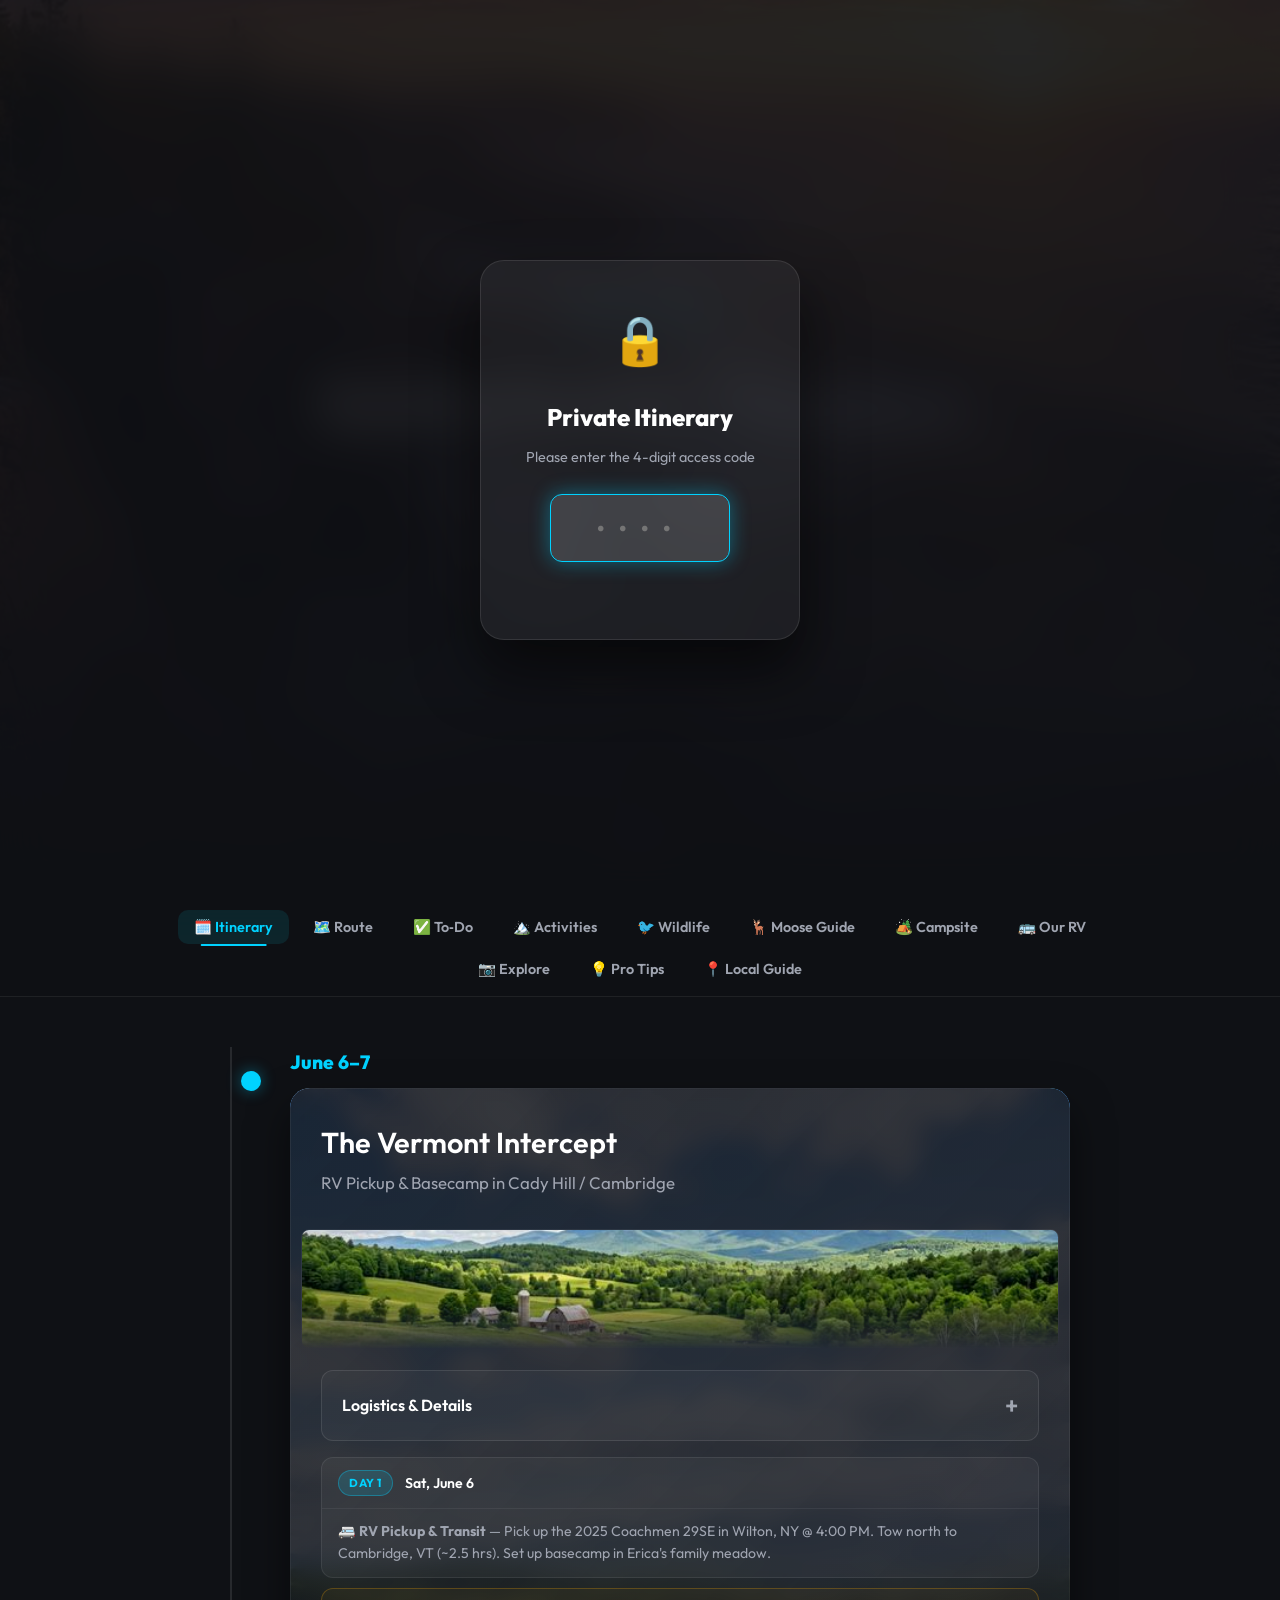
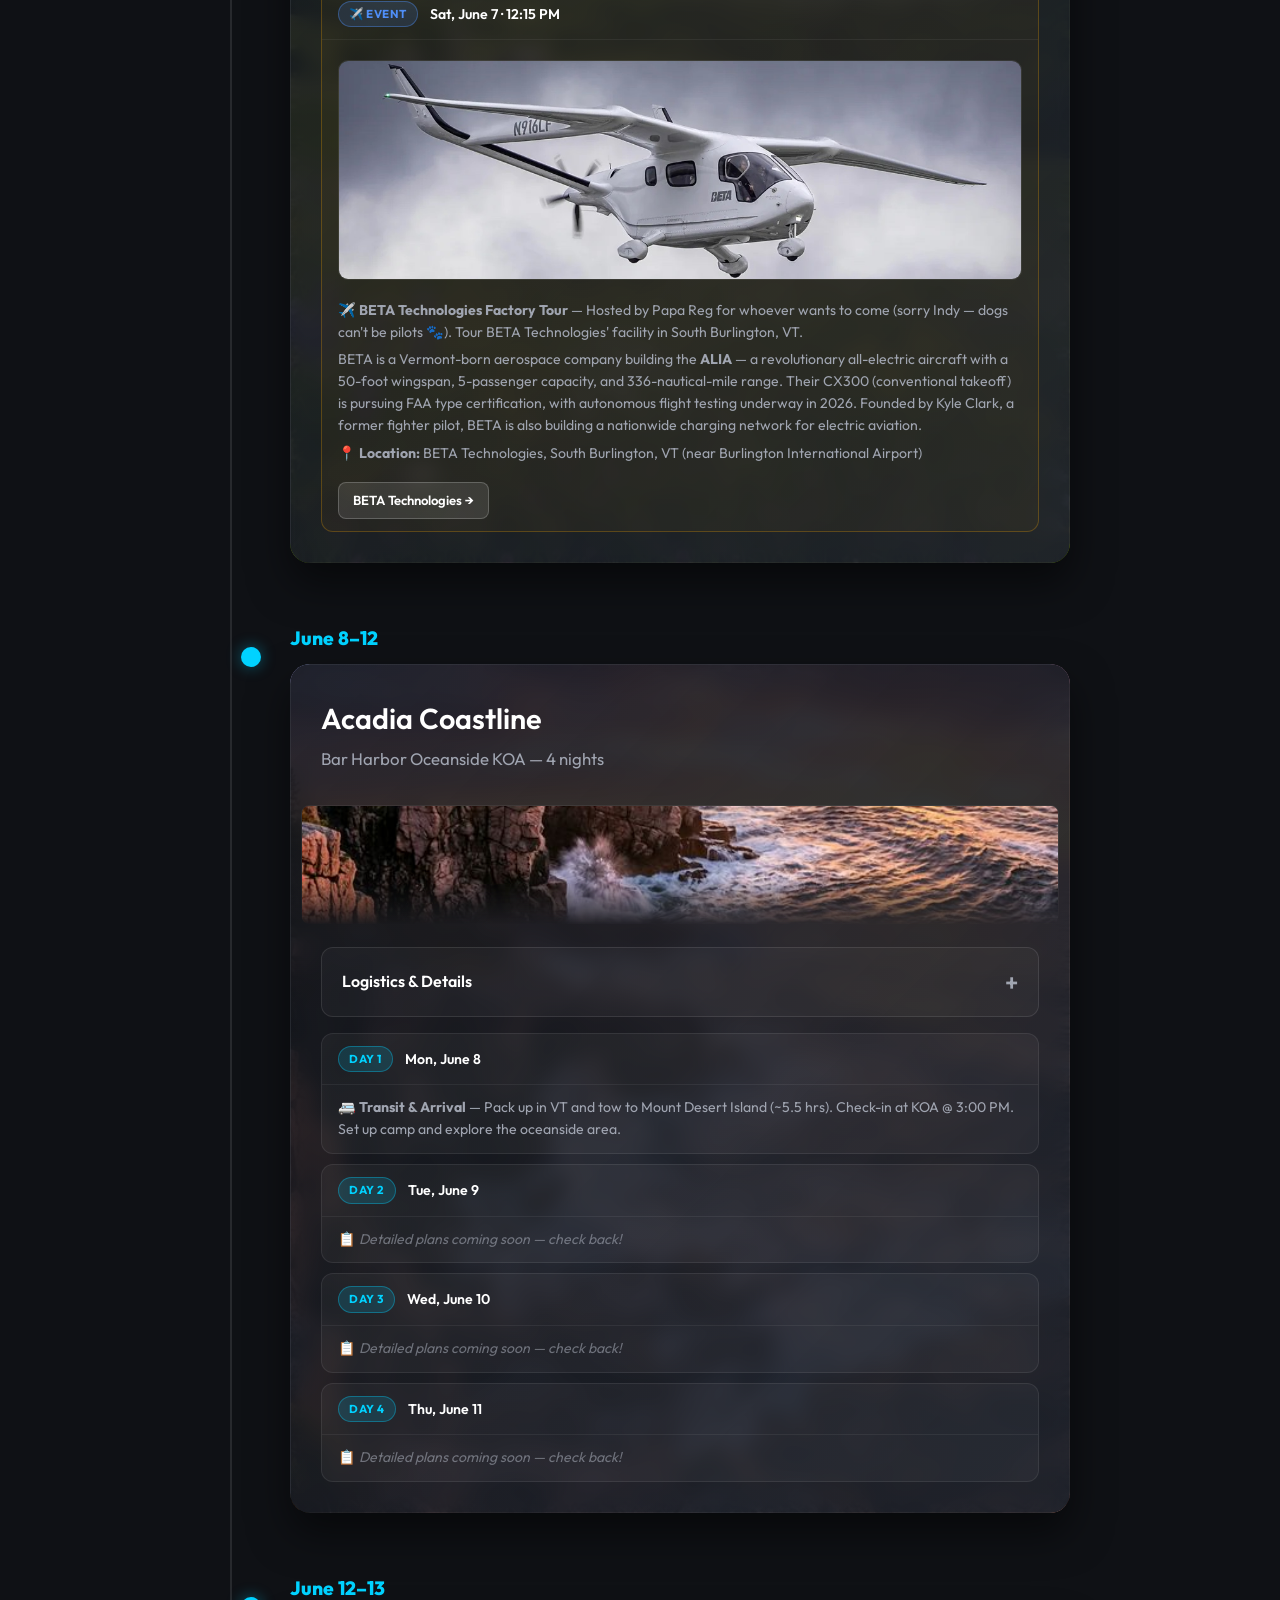
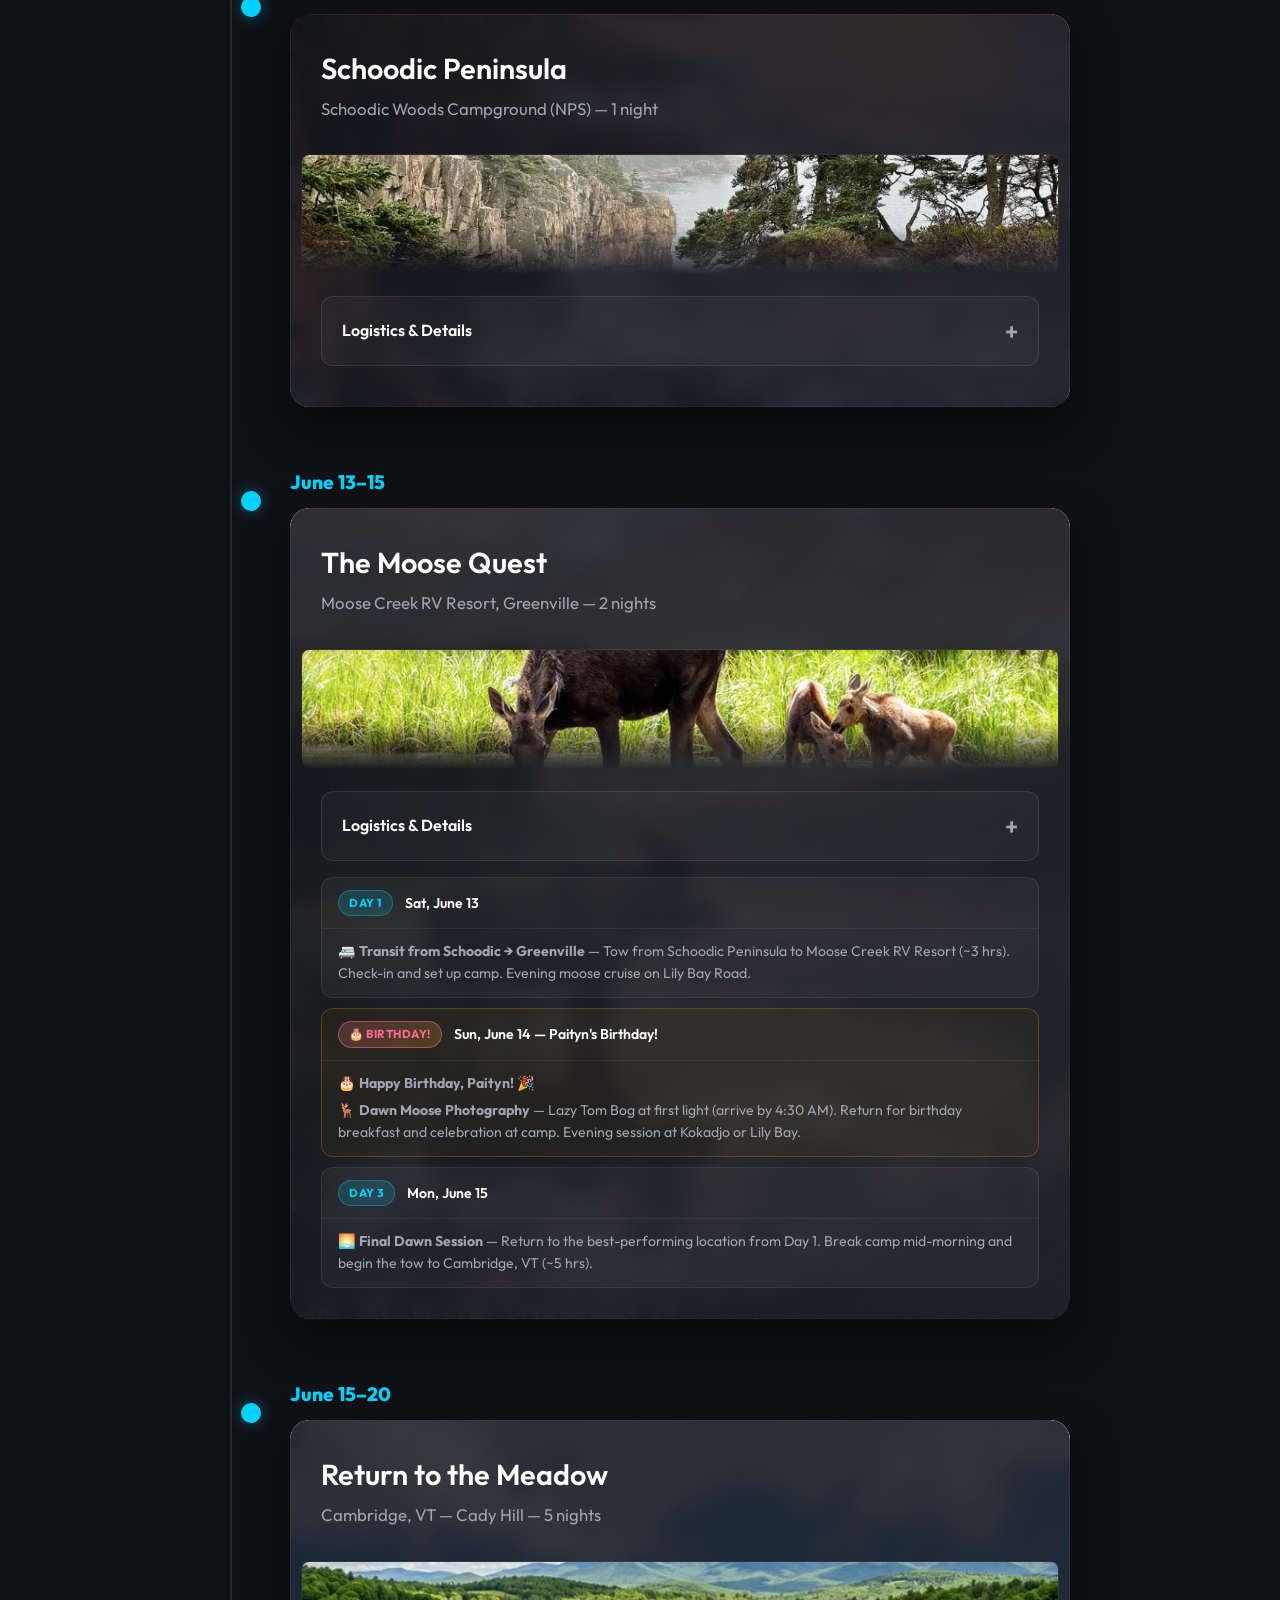
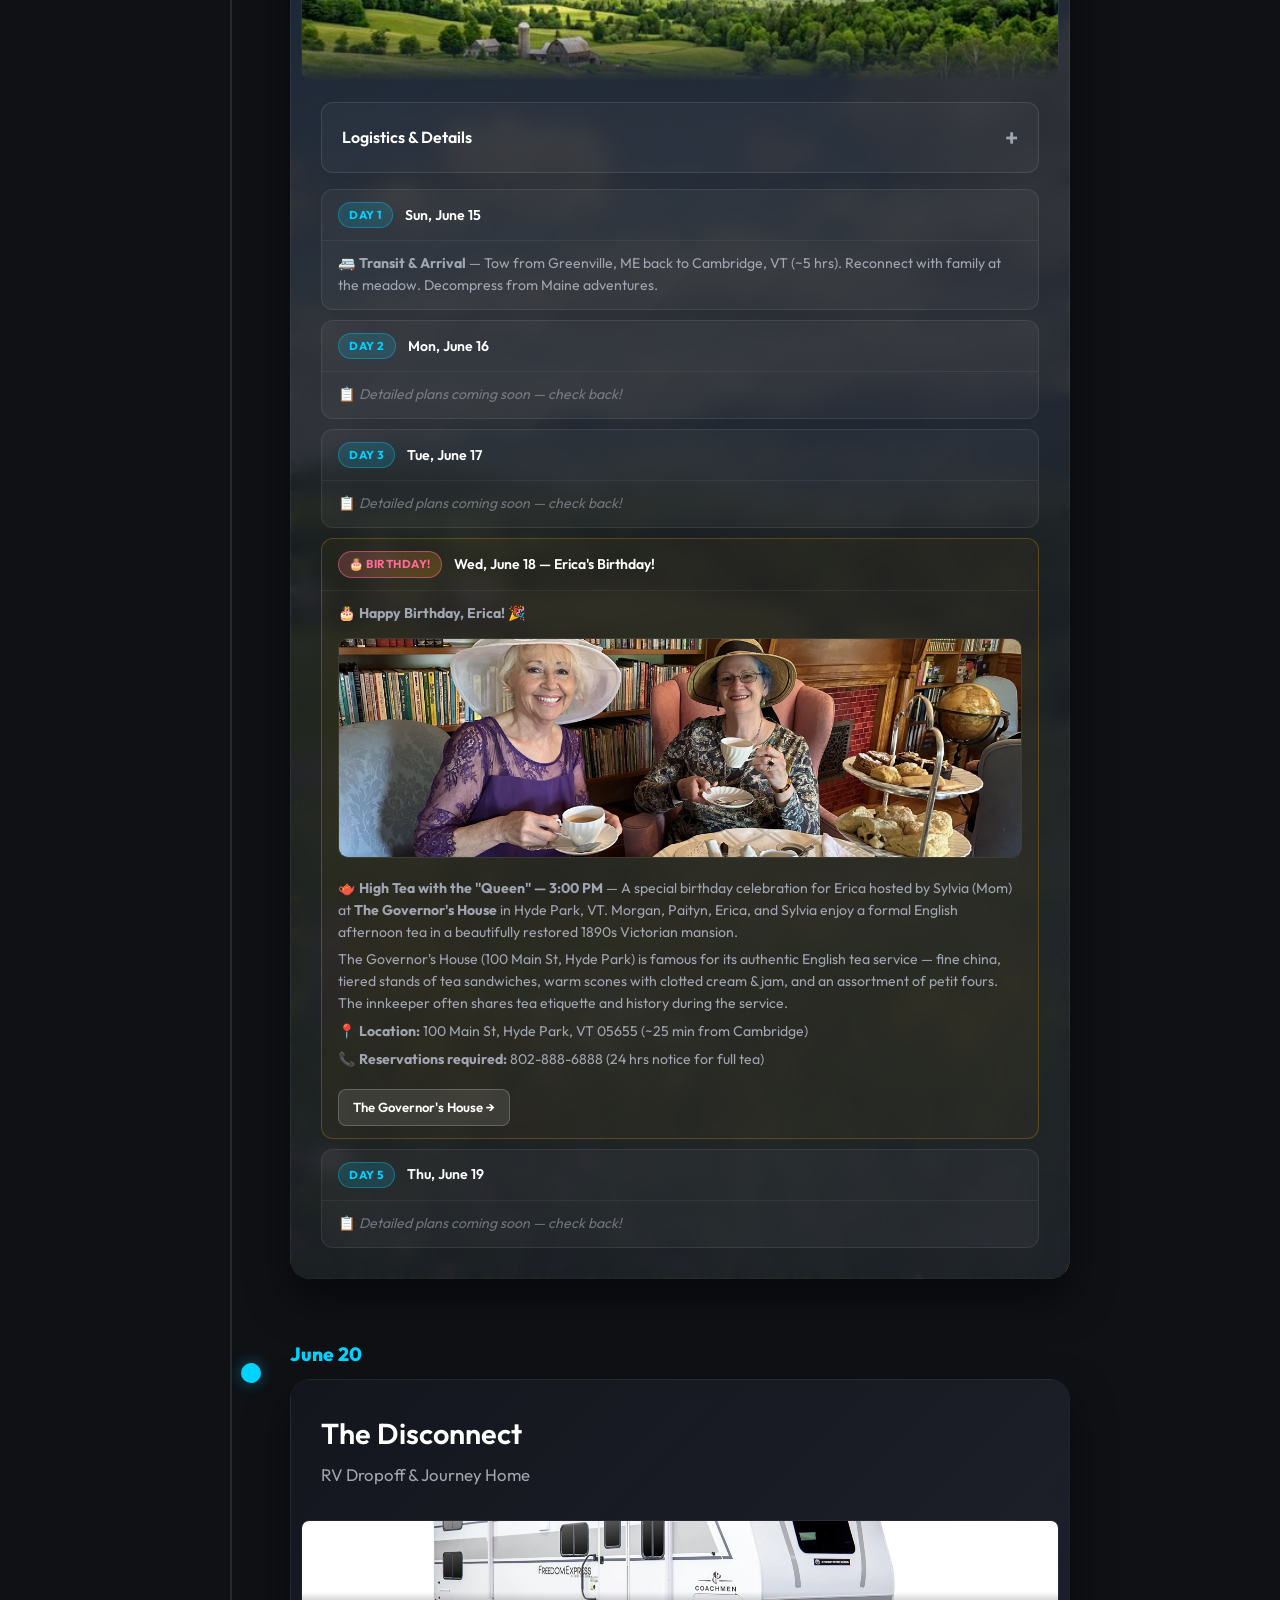
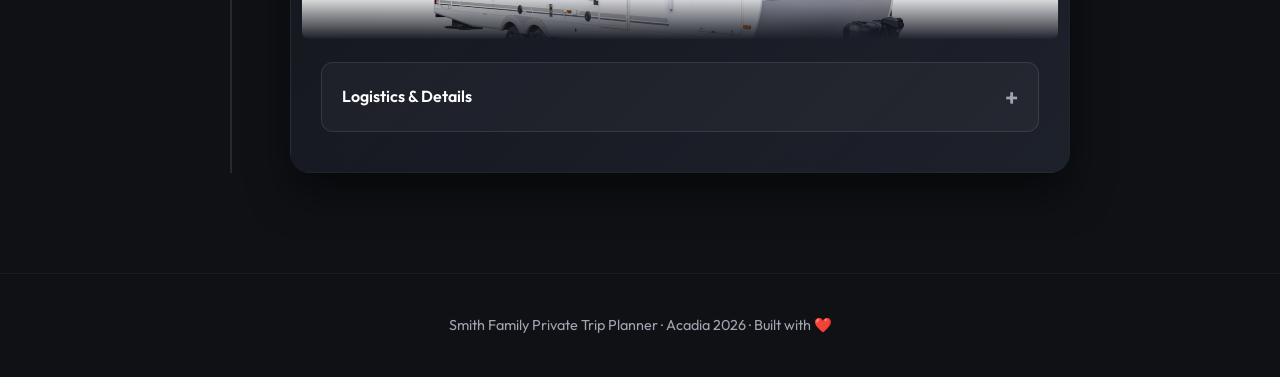
==== commit f0a49974: "Update webapp to-do list: mark 3,4,5 as done and 1,2 as overdue" ====
--- a/trip-webapp/index.html
+++ b/trip-webapp/index.html
@@ -52,6 +52,7 @@
             <button class="tab-btn" data-tab="rv" id="tab-btn-rv">🚌 Our RV</button>
             <button class="tab-btn" data-tab="explore" id="tab-btn-explore">📷 Explore</button>
             <button class="tab-btn" data-tab="tips" id="tab-btn-tips">💡 Pro Tips</button>
+            <button class="tab-btn" data-tab="local" id="tab-btn-local">📍 Local Guide</button>
         </div>
     </nav>
 
@@ -1153,6 +1154,78 @@
             </div>
         </section>
 
+        <!-- ===================== TAB: LOCAL GUIDE ===================== -->
+        <section class="tab-panel" id="tab-local">
+            <div class="content-section">
+                <div class="section-header">
+                    <h2>📍 Local Guide & Emergencies</h2>
+                    <p>Dining, provisions, and important contacts for Bar Harbor & Acadia</p>
+                </div>
+
+                <div class="section-subheader">
+                    <h3>🚨 Emergency & Essential Contacts</h3>
+                </div>
+                <div class="info-cards" style="margin-bottom: 30px;">
+                    <div class="info-card">
+                        <div class="info-icon">🐕</div>
+                        <h4>Emergency Vet</h4>
+                        <p><strong>Acadia Veterinary Hospital</strong><br>21 Federal St, Bar Harbor<br><a href="tel:2072885733" style="color: var(--accent-color);">(207) 288-5733</a></p>
+                    </div>
+                    <div class="info-card">
+                        <div class="info-icon">🏥</div>
+                        <h4>Human Hospital</h4>
+                        <p><strong>Mount Desert Island Hospital</strong><br>10 Wayman Ln, Bar Harbor<br><a href="tel:2072885081" style="color: var(--accent-color);">(207) 288-5081</a></p>
+                    </div>
+                    <div class="info-card">
+                        <div class="info-icon">🚓</div>
+                        <h4>NPS Dispatch</h4>
+                        <p><strong>Acadia National Park Emergency</strong><br>Ranger dispatch for in-park emergencies<br><a href="tel:2072888791" style="color: var(--accent-color);">(207) 288-8791</a></p>
+                    </div>
+                    <div class="info-card">
+                        <div class="info-icon">🚐</div>
+                        <h4>Towing / Roadside</h4>
+                        <p><strong>RVShare Roadside Assistance</strong><br>Available 24/7 during the trip<br><a href="tel:8556978732" style="color: var(--accent-color);">(855) 697-8732</a></p>
+                    </div>
+                </div>
+
+                <div class="section-subheader">
+                    <h3>🛒 Provisions & Groceries</h3>
+                </div>
+                <div class="info-cards" style="margin-bottom: 30px;">
+                    <div class="info-card">
+                        <div class="info-icon">🛒</div>
+                        <h4>Hannaford Supermarket</h4>
+                        <p><strong>86 Cottage St, Bar Harbor</strong><br>The main grocery store on the island. Stock up here upon arrival before heading to the KOA.</p>
+                        <a href="https://maps.google.com/?q=Hannaford+Supermarket+Bar+Harbor" target="_blank" class="btn btn-sm">📍 Maps & Directions</a>
+                    </div>
+                </div>
+
+                <div class="section-subheader">
+                    <h3>🍽️ Dog-Friendly Dining</h3>
+                </div>
+                <div class="tips-grid">
+                    <div class="tip-card">
+                        <div class="tip-num">01</div>
+                        <h4>Jordan Pond House</h4>
+                        <p>Famous for popovers and tea on the lawn since the 1890s. Extremely popular. <strong>Dogs are allowed on the lawn seating!</strong> Make a reservation well in advance.</p>
+                        <a href="https://jordanpondhouse.com/" target="_blank" class="btn btn-sm">Website →</a>
+                    </div>
+                    <div class="tip-card">
+                        <div class="tip-num">02</div>
+                        <h4>Beal's Lobster Pier</h4>
+                        <p>Located in Southwest Harbor (Quiet Side). Classic Maine lobster pound experience right on the working pier. Very dog-friendly outdoor seating.</p>
+                        <a href="https://www.bealslobster.com/" target="_blank" class="btn btn-sm">Website →</a>
+                    </div>
+                    <div class="tip-card">
+                        <div class="tip-num">03</div>
+                        <h4>Stewman's Lobster Pound</h4>
+                        <p>Downtown Bar Harbor waterfront. Great views of Frenchman Bay, classic lobster bakes, and dog-friendly deck seating.</p>
+                        <a href="https://www.stewmanslobsterpound.com/" target="_blank" class="btn btn-sm">Website →</a>
+                    </div>
+                </div>
+            </div>
+        </section>
+
         <!-- ===================== TAB: TODO ===================== -->
         <section class="tab-panel" id="tab-todo">
             <div class="content-section">
@@ -1169,7 +1242,7 @@
                 <div class="todo-section">
                     <div class="todo-section-header urgent">
                         <span class="todo-priority-dot urgent"></span>
-                        <h3>🔴 URGENT — Do Now</h3>
+                        <h3>🚨 OVERDUE / DO IMMEDIATELY</h3>
                     </div>
 
                     <label class="todo-item" data-id="cadillac-tix">
@@ -1190,28 +1263,27 @@
                         </div>
                     </label>
 
-                    <label class="todo-item" data-id="whale-watch">
-                        <input type="checkbox" class="todo-check">
-                        <div class="todo-body">
-                            <strong>Whale Watch Tour — Book Tickets</strong>
-                            <p>Humpback, minke, and finback whales common in June. Can combine with Puffin tour or book separately.</p>
-                            <a href="https://www.barharborwhales.com/" target="_blank" class="btn btn-sm">Book Whale Watch →</a>
-                        </div>
-                    </label>
-
-                    <label class="todo-item" data-id="rv-payment-2">
-                        <input type="checkbox" class="todo-check">
-                        <div class="todo-body">
-                            <strong>⚠️ RVShare Payment 2 of 2 — Was Due May 7 — CONFIRM PAID</strong>
-                            <p>$1,282.83 · Was scheduled to auto-charge May 7. Verify it processed on the RVShare dashboard. If not, contact RVShare immediately.</p>
-                        </div>
-                    </label>
-
-                    <label class="todo-item" data-id="rv-insurance">
-                        <input type="checkbox" class="todo-check">
-                        <div class="todo-body">
-                            <strong>RVShare Insurance &amp; Protection — PENDING</strong>
-                            <p>⚠️ All drivers must be listed and approved. <strong>If not completed, booking will be cancelled.</strong> Complete via RVShare dashboard. Res. #12076232.</p>
+                    <label class="todo-item completed" data-id="whale-watch">
+                        <input type="checkbox" class="todo-check" checked disabled>
+                        <div class="todo-body">
+                            <strong>Whale Watch Tour — Booked!</strong>
+                            <p>✅ Tickets secured for the tour.</p>
+                        </div>
+                    </label>
+
+                    <label class="todo-item completed" data-id="rv-payment-2">
+                        <input type="checkbox" class="todo-check" checked disabled>
+                        <div class="todo-body">
+                            <strong>RVShare Payment 2 of 2 — PAID!</strong>
+                            <p>✅ $1,282.83 processed successfully.</p>
+                        </div>
+                    </label>
+
+                    <label class="todo-item completed" data-id="rv-insurance">
+                        <input type="checkbox" class="todo-check" checked disabled>
+                        <div class="todo-body">
+                            <strong>RVShare Insurance &amp; Protection — CONFIRMED!</strong>
+                            <p>✅ All drivers listed and approved on the policy. Res. #12076232.</p>
                         </div>
                     </label>
                 </div>
@@ -1223,13 +1295,7 @@
                         <h3>🟠 HIGH PRIORITY — Before May 2026</h3>
                     </div>
 
-                    <label class="todo-item" data-id="rv-payment-2">
-                        <input type="checkbox" class="todo-check">
-                        <div class="todo-body">
-                            <strong>RVShare Payment 2 of 2 — Due May 7, 2026</strong>
-                            <p>$1,282.83 · Charged automatically to card on file — ensure it’s active and funded.</p>
-                        </div>
-                    </label>
+
 
                     <label class="todo-item completed" data-id="second-campsite">
                         <input type="checkbox" class="todo-check" checked disabled>
@@ -1264,11 +1330,11 @@
                         <h3>🟡 IMPORTANT — Before June 2026</h3>
                     </div>
 
-                    <label class="todo-item" data-id="rv-deposit">
-                        <input type="checkbox" class="todo-check">
-                        <div class="todo-body">
-                            <strong>RVShare Security Deposit — Due June 4</strong>
-                            <p>$500 credit card hold, 48 hrs before check-in. Collected automatically — ensure card has headroom.</p>
+                    <label class="todo-item completed" data-id="rv-deposit">
+                        <input type="checkbox" class="todo-check" checked disabled>
+                        <div class="todo-body">
+                            <strong>RVShare Security Deposit — PAID!</strong>
+                            <p>✅ $500 credit card hold successfully processed.</p>
                         </div>
                     </label>
 
--- a/trip-webapp/style.css
+++ b/trip-webapp/style.css
@@ -198,18 +198,20 @@
     background: rgba(15, 17, 21, 0.85);
     backdrop-filter: blur(20px);
     border-bottom: 1px solid rgba(255,255,255,0.07);
-    height: var(--tab-height);
+    min-height: var(--tab-height);
+    height: auto;
     display: flex;
     align-items: center;
+    padding: 10px 0;
 }
 
 .tab-nav-inner {
     display: flex;
     align-items: center;
-    gap: 4px;
+    justify-content: center;
+    flex-wrap: wrap;
+    gap: 8px;
     padding: 0 20px;
-    overflow-x: auto;
-    scrollbar-width: none;
     width: 100%;
     max-width: 1000px;
     margin: 0 auto;
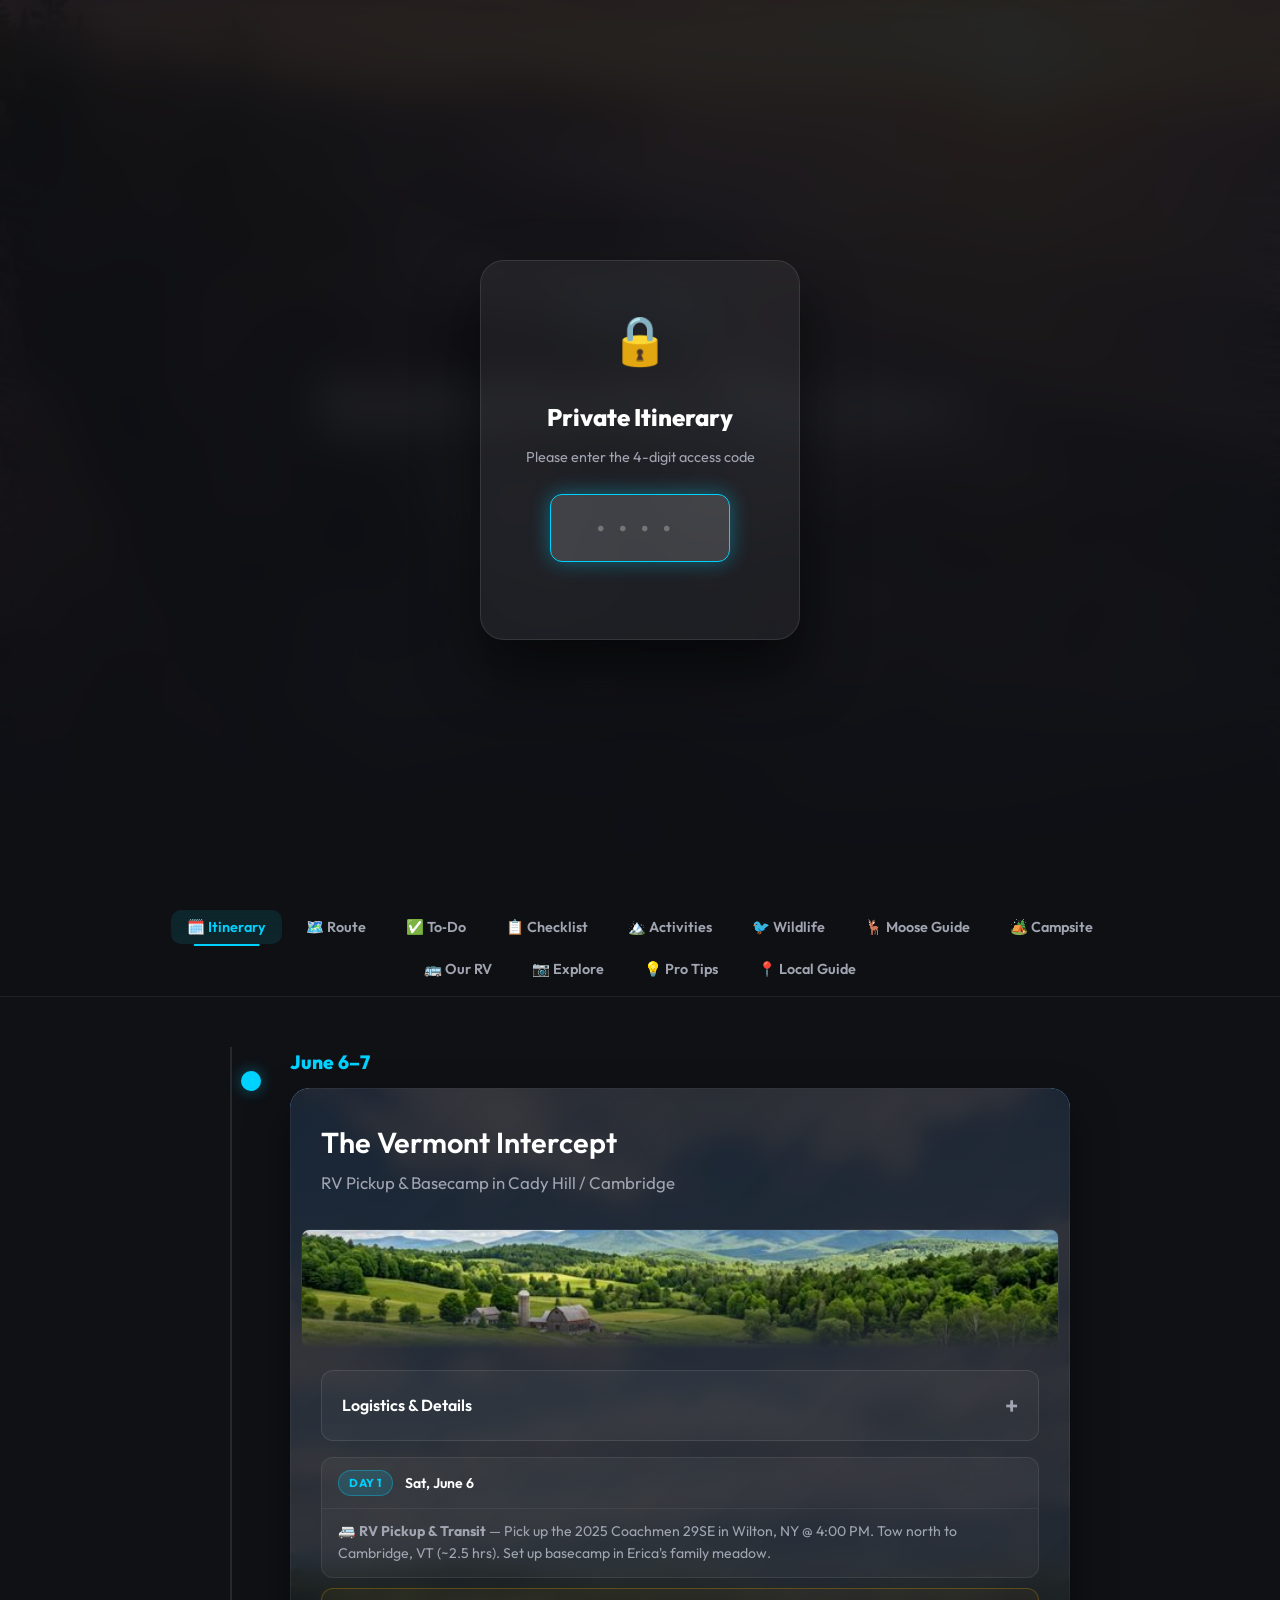
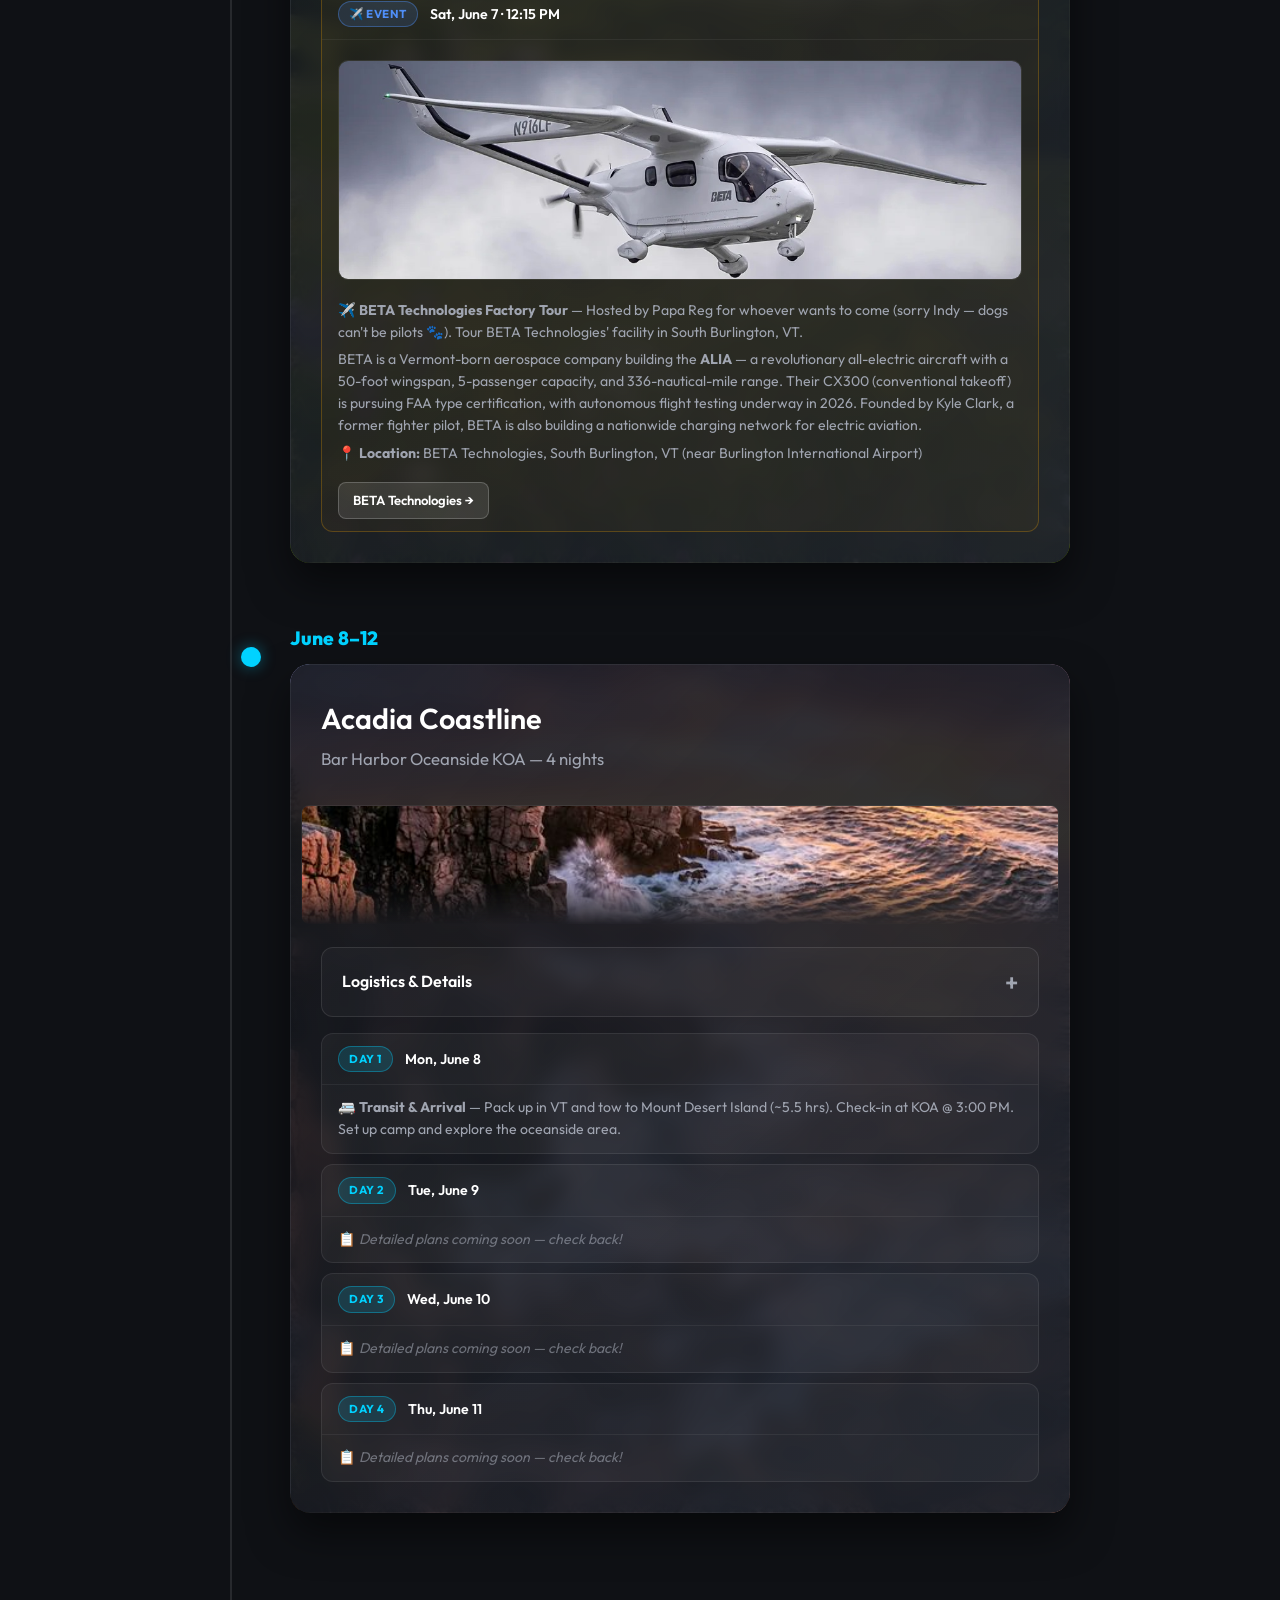
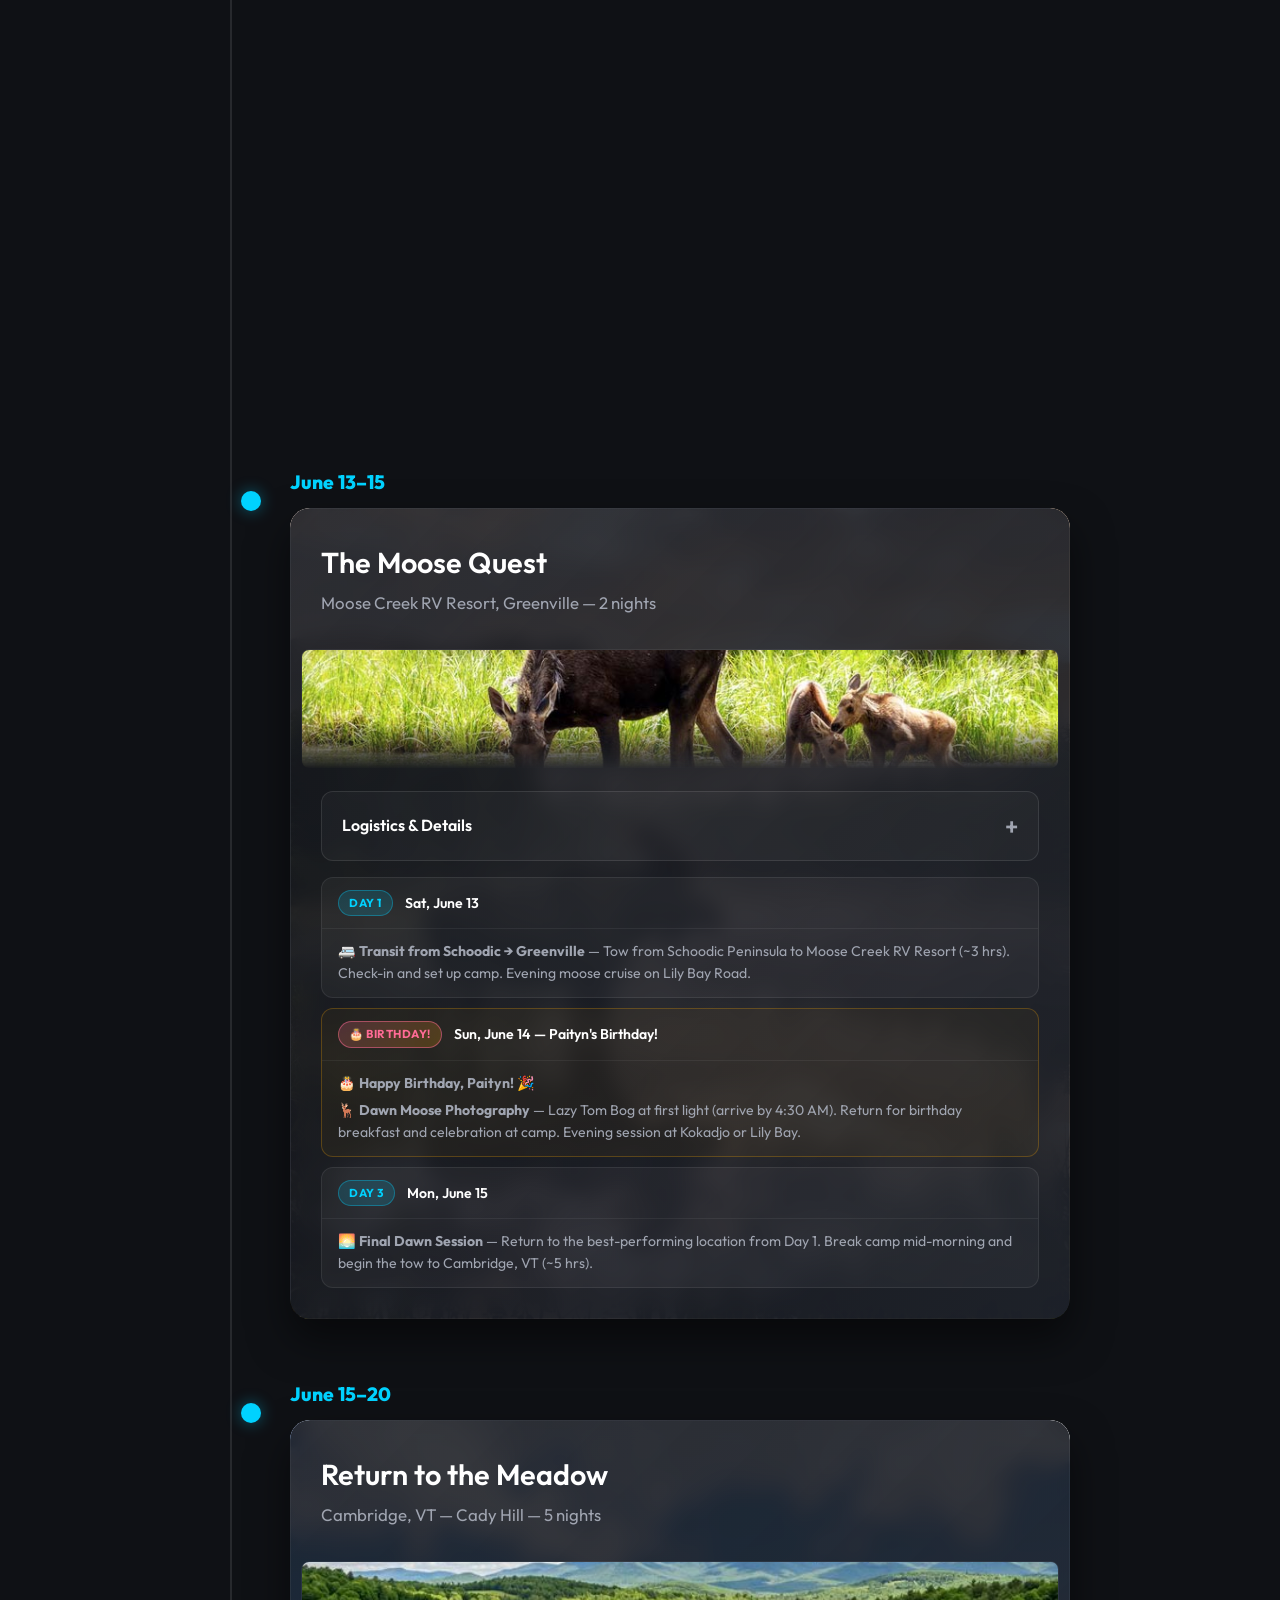
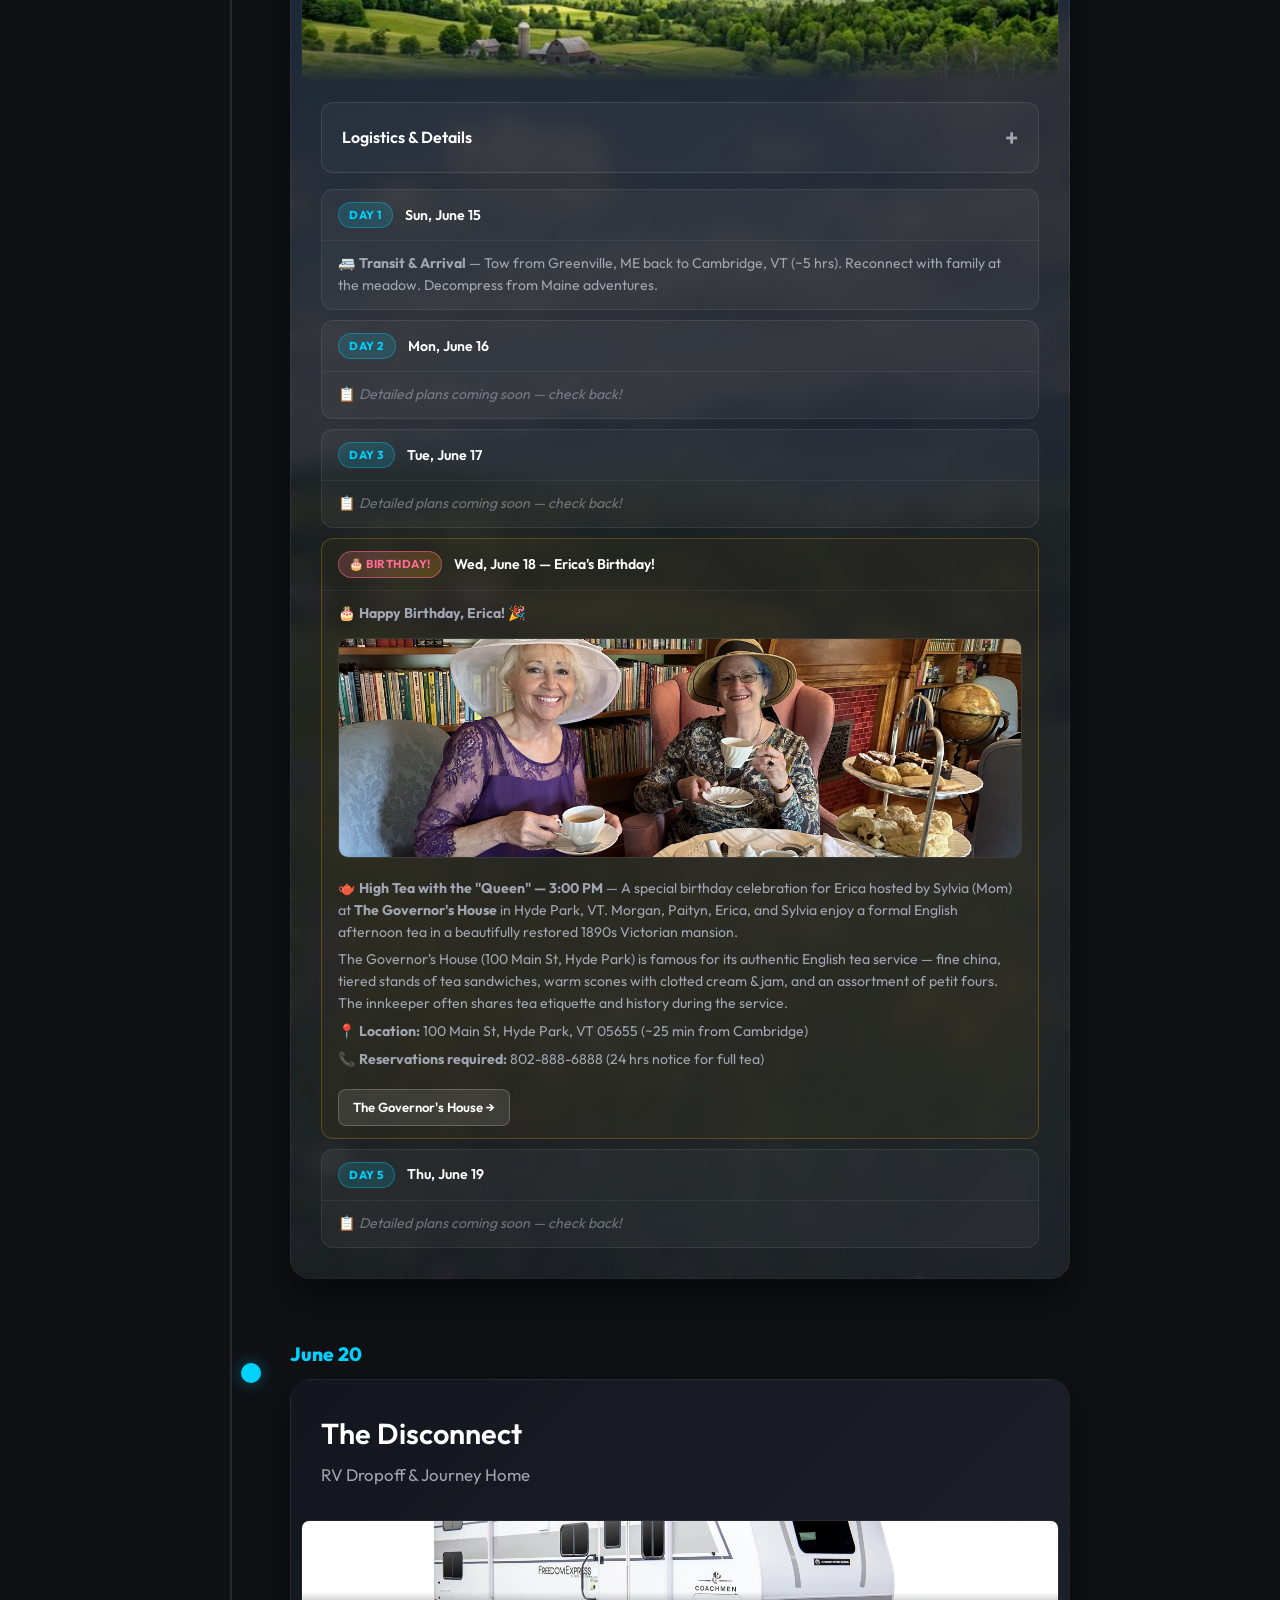
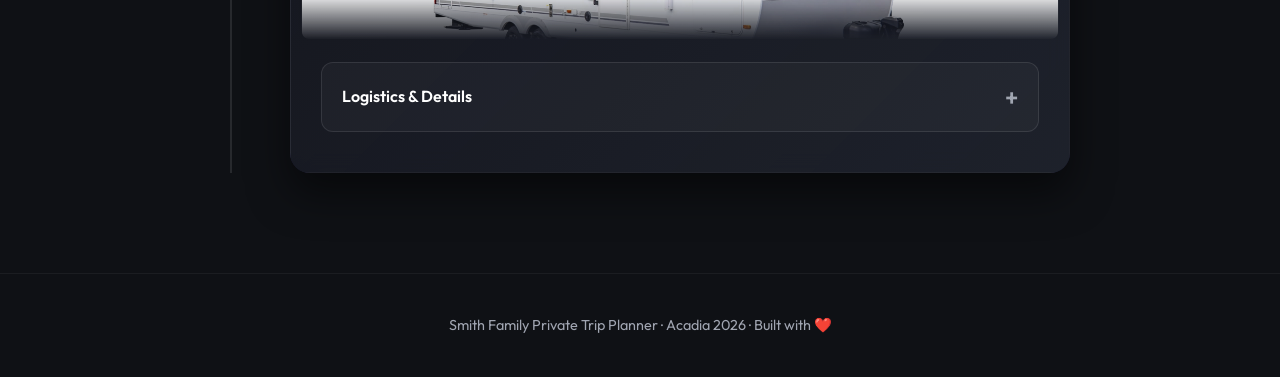
==== commit 1872653a: "Add new Checklist tab with packing items" ====
--- a/trip-webapp/index.html
+++ b/trip-webapp/index.html
@@ -45,6 +45,7 @@
             <button class="tab-btn active" data-tab="itinerary" id="tab-btn-itinerary">🗓️ Itinerary</button>
             <button class="tab-btn" data-tab="route" id="tab-btn-route">🗺️ Route</button>
             <button class="tab-btn" data-tab="todo" id="tab-btn-todo">✅ To‑Do</button>
+            <button class="tab-btn" data-tab="checklist" id="tab-btn-checklist">📋 Checklist</button>
             <button class="tab-btn" data-tab="activities" id="tab-btn-activities">🏔️ Activities</button>
             <button class="tab-btn" data-tab="wildlife" id="tab-btn-wildlife">🐦 Wildlife</button>
             <button class="tab-btn" data-tab="moose" id="tab-btn-moose">🦌 Moose Guide</button>
@@ -1227,6 +1228,664 @@
         </section>
 
         <!-- ===================== TAB: TODO ===================== -->
+        <!-- ===================== TAB: CHECKLIST ===================== -->
+        <section class="tab-panel" id="tab-checklist">
+            <div class="content-section">
+                <div class="section-header">
+                    <h2>📋 Trip Packing Checklist</h2>
+                    <p>Family packing list. Progress saves automatically.</p>
+                </div>
+                <div class="todo-section">
+                    <div class="todo-section-header medium">
+                        <h3>🌍 Family / Shared Items</h3>
+                    </div>
+                    <h4 style="margin: 20px 0 10px; color: #a4c8e1;">Linens</h4>
+                    <div style="display: grid; grid-template-columns: repeat(auto-fill, minmax(200px, 1fr)); gap: 10px;">
+                        <label class="todo-item checklist-item" data-id="global-line-sheets" style="margin-bottom: 0; padding: 10px;">
+                            <input type="checkbox" class="checklist-check">
+                            <div class="todo-body"><strong>Sheets</strong></div>
+                        </label>
+                        <label class="todo-item checklist-item" data-id="global-line-blanket" style="margin-bottom: 0; padding: 10px;">
+                            <input type="checkbox" class="checklist-check">
+                            <div class="todo-body"><strong>Blanket</strong></div>
+                        </label>
+                        <label class="todo-item checklist-item" data-id="global-line-sleepingbag" style="margin-bottom: 0; padding: 10px;">
+                            <input type="checkbox" class="checklist-check">
+                            <div class="todo-body"><strong>Sleeping Bag?</strong></div>
+                        </label>
+                        <label class="todo-item checklist-item" data-id="global-line-pillow" style="margin-bottom: 0; padding: 10px;">
+                            <input type="checkbox" class="checklist-check">
+                            <div class="todo-body"><strong>Pillow</strong></div>
+                        </label>
+                        <label class="todo-item checklist-item" data-id="global-line-towels" style="margin-bottom: 0; padding: 10px;">
+                            <input type="checkbox" class="checklist-check">
+                            <div class="todo-body"><strong>Towels</strong></div>
+                        </label>
+                        <label class="todo-item checklist-item" data-id="global-line-washcloth" style="margin-bottom: 0; padding: 10px;">
+                            <input type="checkbox" class="checklist-check">
+                            <div class="todo-body"><strong>Wash Cloth ?</strong></div>
+                        </label>
+                    </div>
+                    <h4 style="margin: 20px 0 10px; color: #a4c8e1;">Toiletries</h4>
+                    <div style="display: grid; grid-template-columns: repeat(auto-fill, minmax(200px, 1fr)); gap: 10px;">
+                        <label class="todo-item checklist-item" data-id="global-toil-shampoo" style="margin-bottom: 0; padding: 10px;">
+                            <input type="checkbox" class="checklist-check">
+                            <div class="todo-body"><strong>Shampoo</strong></div>
+                        </label>
+                        <label class="todo-item checklist-item" data-id="global-toil-conditioner" style="margin-bottom: 0; padding: 10px;">
+                            <input type="checkbox" class="checklist-check">
+                            <div class="todo-body"><strong>Conditioner</strong></div>
+                        </label>
+                        <label class="todo-item checklist-item" data-id="global-toil-toothpaste" style="margin-bottom: 0; padding: 10px;">
+                            <input type="checkbox" class="checklist-check">
+                            <div class="todo-body"><strong>Tooth Paste</strong></div>
+                        </label>
+                        <label class="todo-item checklist-item" data-id="global-toil-brush" style="margin-bottom: 0; padding: 10px;">
+                            <input type="checkbox" class="checklist-check">
+                            <div class="todo-body"><strong>Brush</strong></div>
+                        </label>
+                        <label class="todo-item checklist-item" data-id="global-toil-deodorant" style="margin-bottom: 0; padding: 10px;">
+                            <input type="checkbox" class="checklist-check">
+                            <div class="todo-body"><strong>Deodorant</strong></div>
+                        </label>
+                        <label class="todo-item checklist-item" data-id="global-toil-cpap" style="margin-bottom: 0; padding: 10px;">
+                            <input type="checkbox" class="checklist-check">
+                            <div class="todo-body"><strong>CPAP</strong></div>
+                        </label>
+                        <label class="todo-item checklist-item" data-id="global-toil-bonine" style="margin-bottom: 0; padding: 10px;">
+                            <input type="checkbox" class="checklist-check">
+                            <div class="todo-body"><strong>Bonine</strong></div>
+                        </label>
+                        <label class="todo-item checklist-item" data-id="global-toil-dogdiapers" style="margin-bottom: 0; padding: 10px;">
+                            <input type="checkbox" class="checklist-check">
+                            <div class="todo-body"><strong>Dog Diapers</strong></div>
+                        </label>
+                    </div>
+                    <h4 style="margin: 20px 0 10px; color: #a4c8e1;">Kitchen (Purchase Food in Vermont)</h4>
+                    <div style="display: grid; grid-template-columns: repeat(auto-fill, minmax(200px, 1fr)); gap: 10px;">
+                        <label class="todo-item checklist-item" data-id="global-kitc-dishsoap" style="margin-bottom: 0; padding: 10px;">
+                            <input type="checkbox" class="checklist-check">
+                            <div class="todo-body"><strong>Dish Soap</strong></div>
+                        </label>
+                        <label class="todo-item checklist-item" data-id="global-kitc-ziplocbags" style="margin-bottom: 0; padding: 10px;">
+                            <input type="checkbox" class="checklist-check">
+                            <div class="todo-body"><strong>Ziploc Bags</strong></div>
+                        </label>
+                        <label class="todo-item checklist-item" data-id="global-kitc-papertowels" style="margin-bottom: 0; padding: 10px;">
+                            <input type="checkbox" class="checklist-check">
+                            <div class="todo-body"><strong>Paper towels</strong></div>
+                        </label>
+                        <label class="todo-item checklist-item" data-id="global-kitc-tinfoil" style="margin-bottom: 0; padding: 10px;">
+                            <input type="checkbox" class="checklist-check">
+                            <div class="todo-body"><strong>Tin foil</strong></div>
+                        </label>
+                        <label class="todo-item checklist-item" data-id="global-kitc-paperplates" style="margin-bottom: 0; padding: 10px;">
+                            <input type="checkbox" class="checklist-check">
+                            <div class="todo-body"><strong>Paper Plates</strong></div>
+                        </label>
+                        <label class="todo-item checklist-item" data-id="global-kitc-plasticwear" style="margin-bottom: 0; padding: 10px;">
+                            <input type="checkbox" class="checklist-check">
+                            <div class="todo-body"><strong>Plasticwear</strong></div>
+                        </label>
+                        <label class="todo-item checklist-item" data-id="global-kitc-waterbottles" style="margin-bottom: 0; padding: 10px;">
+                            <input type="checkbox" class="checklist-check">
+                            <div class="todo-body"><strong>Water bottles</strong></div>
+                        </label>
+                        <label class="todo-item checklist-item" data-id="global-kitc-buffalotracekcups" style="margin-bottom: 0; padding: 10px;">
+                            <input type="checkbox" class="checklist-check">
+                            <div class="todo-body"><strong>Buffalo Trace K Cups</strong></div>
+                        </label>
+                        <label class="todo-item checklist-item" data-id="global-kitc-campingbin(thermometer)" style="margin-bottom: 0; padding: 10px;">
+                            <input type="checkbox" class="checklist-check">
+                            <div class="todo-body"><strong>Camping Bin (thermometer)</strong></div>
+                        </label>
+                        <label class="todo-item checklist-item" data-id="global-kitc-leatherman" style="margin-bottom: 0; padding: 10px;">
+                            <input type="checkbox" class="checklist-check">
+                            <div class="todo-body"><strong>Leatherman</strong></div>
+                        </label>
+                        <label class="todo-item checklist-item" data-id="global-kitc-cooler" style="margin-bottom: 0; padding: 10px;">
+                            <input type="checkbox" class="checklist-check">
+                            <div class="todo-body"><strong>Cooler ?</strong></div>
+                        </label>
+                    </div>
+                    <h4 style="margin: 20px 0 10px; color: #a4c8e1;">Other</h4>
+                    <div style="display: grid; grid-template-columns: repeat(auto-fill, minmax(200px, 1fr)); gap: 10px;">
+                        <label class="todo-item checklist-item" data-id="global-othe-campingchairs" style="margin-bottom: 0; padding: 10px;">
+                            <input type="checkbox" class="checklist-check">
+                            <div class="todo-body"><strong>Camping Chairs</strong></div>
+                        </label>
+                        <label class="todo-item checklist-item" data-id="global-othe-flashlights" style="margin-bottom: 0; padding: 10px;">
+                            <input type="checkbox" class="checklist-check">
+                            <div class="todo-body"><strong>Flash lights</strong></div>
+                        </label>
+                        <label class="todo-item checklist-item" data-id="global-othe-jackery" style="margin-bottom: 0; padding: 10px;">
+                            <input type="checkbox" class="checklist-check">
+                            <div class="todo-body"><strong>Jackery</strong></div>
+                        </label>
+                        <label class="todo-item checklist-item" data-id="global-othe-gamessmall" style="margin-bottom: 0; padding: 10px;">
+                            <input type="checkbox" class="checklist-check">
+                            <div class="todo-body"><strong>Games small</strong></div>
+                        </label>
+                    </div>
+                </div>
+                <div class="todo-section" style="margin-top: 40px;">
+                    <div class="todo-section-header urgent">
+                        <h3>🎒 Individual Packing</h3>
+                    </div>
+                    <details class="person-details" style="margin-bottom: 15px; background: rgba(255,255,255,0.03); border-radius: 12px; padding: 15px; border: 1px solid rgba(255,255,255,0.05);">
+                        <summary style="font-size: 1.2rem; font-weight: 600; cursor: pointer; color: white;">👤 David</summary>
+                        <h4 style="margin: 15px 0 10px; color: #a4c8e1;">Clothes (Layers)</h4>
+                        <div style="display: grid; grid-template-columns: repeat(auto-fill, minmax(200px, 1fr)); gap: 10px;">
+                            <label class="todo-item checklist-item" data-id="indiv-david-clot-swimwear" style="margin-bottom: 0; padding: 10px;">
+                                <input type="checkbox" class="checklist-check">
+                                <div class="todo-body"><strong>Swim Wear</strong></div>
+                            </label>
+                            <label class="todo-item checklist-item" data-id="indiv-david-clot-lightcoat" style="margin-bottom: 0; padding: 10px;">
+                                <input type="checkbox" class="checklist-check">
+                                <div class="todo-body"><strong>Light Coat</strong></div>
+                            </label>
+                            <label class="todo-item checklist-item" data-id="indiv-david-clot-watershoes" style="margin-bottom: 0; padding: 10px;">
+                                <input type="checkbox" class="checklist-check">
+                                <div class="todo-body"><strong>Water Shoes</strong></div>
+                            </label>
+                            <label class="todo-item checklist-item" data-id="indiv-david-clot-hikingboots" style="margin-bottom: 0; padding: 10px;">
+                                <input type="checkbox" class="checklist-check">
+                                <div class="todo-body"><strong>Hiking boots</strong></div>
+                            </label>
+                            <label class="todo-item checklist-item" data-id="indiv-david-clot-sneakers" style="margin-bottom: 0; padding: 10px;">
+                                <input type="checkbox" class="checklist-check">
+                                <div class="todo-body"><strong>Sneakers</strong></div>
+                            </label>
+                            <label class="todo-item checklist-item" data-id="indiv-david-clot-backpacks" style="margin-bottom: 0; padding: 10px;">
+                                <input type="checkbox" class="checklist-check">
+                                <div class="todo-body"><strong>Backpacks</strong></div>
+                            </label>
+                            <label class="todo-item checklist-item" data-id="indiv-david-clot-waterpack" style="margin-bottom: 0; padding: 10px;">
+                                <input type="checkbox" class="checklist-check">
+                                <div class="todo-body"><strong>Water Pack</strong></div>
+                            </label>
+                            <label class="todo-item checklist-item" data-id="indiv-david-clot-underwear" style="margin-bottom: 0; padding: 10px;">
+                                <input type="checkbox" class="checklist-check">
+                                <div class="todo-body"><strong>Underwear</strong></div>
+                            </label>
+                            <label class="todo-item checklist-item" data-id="indiv-david-clot-socks" style="margin-bottom: 0; padding: 10px;">
+                                <input type="checkbox" class="checklist-check">
+                                <div class="todo-body"><strong>Socks</strong></div>
+                            </label>
+                            <label class="todo-item checklist-item" data-id="indiv-david-clot-shorts" style="margin-bottom: 0; padding: 10px;">
+                                <input type="checkbox" class="checklist-check">
+                                <div class="todo-body"><strong>Shorts</strong></div>
+                            </label>
+                            <label class="todo-item checklist-item" data-id="indiv-david-clot-pants" style="margin-bottom: 0; padding: 10px;">
+                                <input type="checkbox" class="checklist-check">
+                                <div class="todo-body"><strong>Pants</strong></div>
+                            </label>
+                            <label class="todo-item checklist-item" data-id="indiv-david-clot-shirts" style="margin-bottom: 0; padding: 10px;">
+                                <input type="checkbox" class="checklist-check">
+                                <div class="todo-body"><strong>Shirts</strong></div>
+                            </label>
+                            <label class="todo-item checklist-item" data-id="indiv-david-clot-hats" style="margin-bottom: 0; padding: 10px;">
+                                <input type="checkbox" class="checklist-check">
+                                <div class="todo-body"><strong>Hats</strong></div>
+                            </label>
+                        </div>
+                        <h4 style="margin: 15px 0 10px; color: #a4c8e1;">Electronics</h4>
+                        <div style="display: grid; grid-template-columns: repeat(auto-fill, minmax(200px, 1fr)); gap: 10px;">
+                            <label class="todo-item checklist-item" data-id="indiv-david-elec-kindle" style="margin-bottom: 0; padding: 10px;">
+                                <input type="checkbox" class="checklist-check">
+                                <div class="todo-body"><strong>Kindle</strong></div>
+                            </label>
+                            <label class="todo-item checklist-item" data-id="indiv-david-elec-headphones" style="margin-bottom: 0; padding: 10px;">
+                                <input type="checkbox" class="checklist-check">
+                                <div class="todo-body"><strong>Head Phones</strong></div>
+                            </label>
+                            <label class="todo-item checklist-item" data-id="indiv-david-elec-computer" style="margin-bottom: 0; padding: 10px;">
+                                <input type="checkbox" class="checklist-check">
+                                <div class="todo-body"><strong>Computer</strong></div>
+                            </label>
+                            <label class="todo-item checklist-item" data-id="indiv-david-elec-phone" style="margin-bottom: 0; padding: 10px;">
+                                <input type="checkbox" class="checklist-check">
+                                <div class="todo-body"><strong>Phone</strong></div>
+                            </label>
+                            <label class="todo-item checklist-item" data-id="indiv-david-elec-chargingusbetc." style="margin-bottom: 0; padding: 10px;">
+                                <input type="checkbox" class="checklist-check">
+                                <div class="todo-body"><strong>Charging (usb etc.)</strong></div>
+                            </label>
+                            <label class="todo-item checklist-item" data-id="indiv-david-elec-cameragear" style="margin-bottom: 0; padding: 10px;">
+                                <input type="checkbox" class="checklist-check">
+                                <div class="todo-body"><strong>Camera Gear</strong></div>
+                            </label>
+                        </div>
+                    </details>
+                    <details class="person-details" style="margin-bottom: 15px; background: rgba(255,255,255,0.03); border-radius: 12px; padding: 15px; border: 1px solid rgba(255,255,255,0.05);">
+                        <summary style="font-size: 1.2rem; font-weight: 600; cursor: pointer; color: white;">👤 Erica</summary>
+                        <h4 style="margin: 15px 0 10px; color: #a4c8e1;">Clothes (Layers)</h4>
+                        <div style="display: grid; grid-template-columns: repeat(auto-fill, minmax(200px, 1fr)); gap: 10px;">
+                            <label class="todo-item checklist-item" data-id="indiv-erica-clot-swimwear" style="margin-bottom: 0; padding: 10px;">
+                                <input type="checkbox" class="checklist-check">
+                                <div class="todo-body"><strong>Swim Wear</strong></div>
+                            </label>
+                            <label class="todo-item checklist-item" data-id="indiv-erica-clot-lightcoat" style="margin-bottom: 0; padding: 10px;">
+                                <input type="checkbox" class="checklist-check">
+                                <div class="todo-body"><strong>Light Coat</strong></div>
+                            </label>
+                            <label class="todo-item checklist-item" data-id="indiv-erica-clot-watershoes" style="margin-bottom: 0; padding: 10px;">
+                                <input type="checkbox" class="checklist-check">
+                                <div class="todo-body"><strong>Water Shoes</strong></div>
+                            </label>
+                            <label class="todo-item checklist-item" data-id="indiv-erica-clot-hikingboots" style="margin-bottom: 0; padding: 10px;">
+                                <input type="checkbox" class="checklist-check">
+                                <div class="todo-body"><strong>Hiking boots</strong></div>
+                            </label>
+                            <label class="todo-item checklist-item" data-id="indiv-erica-clot-sneakers" style="margin-bottom: 0; padding: 10px;">
+                                <input type="checkbox" class="checklist-check">
+                                <div class="todo-body"><strong>Sneakers</strong></div>
+                            </label>
+                            <label class="todo-item checklist-item" data-id="indiv-erica-clot-backpacks" style="margin-bottom: 0; padding: 10px;">
+                                <input type="checkbox" class="checklist-check">
+                                <div class="todo-body"><strong>Backpacks</strong></div>
+                            </label>
+                            <label class="todo-item checklist-item" data-id="indiv-erica-clot-waterpack" style="margin-bottom: 0; padding: 10px;">
+                                <input type="checkbox" class="checklist-check">
+                                <div class="todo-body"><strong>Water Pack</strong></div>
+                            </label>
+                            <label class="todo-item checklist-item" data-id="indiv-erica-clot-underwear" style="margin-bottom: 0; padding: 10px;">
+                                <input type="checkbox" class="checklist-check">
+                                <div class="todo-body"><strong>Underwear</strong></div>
+                            </label>
+                            <label class="todo-item checklist-item" data-id="indiv-erica-clot-socks" style="margin-bottom: 0; padding: 10px;">
+                                <input type="checkbox" class="checklist-check">
+                                <div class="todo-body"><strong>Socks</strong></div>
+                            </label>
+                            <label class="todo-item checklist-item" data-id="indiv-erica-clot-shorts" style="margin-bottom: 0; padding: 10px;">
+                                <input type="checkbox" class="checklist-check">
+                                <div class="todo-body"><strong>Shorts</strong></div>
+                            </label>
+                            <label class="todo-item checklist-item" data-id="indiv-erica-clot-pants" style="margin-bottom: 0; padding: 10px;">
+                                <input type="checkbox" class="checklist-check">
+                                <div class="todo-body"><strong>Pants</strong></div>
+                            </label>
+                            <label class="todo-item checklist-item" data-id="indiv-erica-clot-shirts" style="margin-bottom: 0; padding: 10px;">
+                                <input type="checkbox" class="checklist-check">
+                                <div class="todo-body"><strong>Shirts</strong></div>
+                            </label>
+                            <label class="todo-item checklist-item" data-id="indiv-erica-clot-hats" style="margin-bottom: 0; padding: 10px;">
+                                <input type="checkbox" class="checklist-check">
+                                <div class="todo-body"><strong>Hats</strong></div>
+                            </label>
+                        </div>
+                        <h4 style="margin: 15px 0 10px; color: #a4c8e1;">Electronics</h4>
+                        <div style="display: grid; grid-template-columns: repeat(auto-fill, minmax(200px, 1fr)); gap: 10px;">
+                            <label class="todo-item checklist-item" data-id="indiv-erica-elec-kindle" style="margin-bottom: 0; padding: 10px;">
+                                <input type="checkbox" class="checklist-check">
+                                <div class="todo-body"><strong>Kindle</strong></div>
+                            </label>
+                            <label class="todo-item checklist-item" data-id="indiv-erica-elec-headphones" style="margin-bottom: 0; padding: 10px;">
+                                <input type="checkbox" class="checklist-check">
+                                <div class="todo-body"><strong>Head Phones</strong></div>
+                            </label>
+                            <label class="todo-item checklist-item" data-id="indiv-erica-elec-computer" style="margin-bottom: 0; padding: 10px;">
+                                <input type="checkbox" class="checklist-check">
+                                <div class="todo-body"><strong>Computer</strong></div>
+                            </label>
+                            <label class="todo-item checklist-item" data-id="indiv-erica-elec-phone" style="margin-bottom: 0; padding: 10px;">
+                                <input type="checkbox" class="checklist-check">
+                                <div class="todo-body"><strong>Phone</strong></div>
+                            </label>
+                            <label class="todo-item checklist-item" data-id="indiv-erica-elec-chargingusbetc." style="margin-bottom: 0; padding: 10px;">
+                                <input type="checkbox" class="checklist-check">
+                                <div class="todo-body"><strong>Charging (usb etc.)</strong></div>
+                            </label>
+                            <label class="todo-item checklist-item" data-id="indiv-erica-elec-cameragear" style="margin-bottom: 0; padding: 10px;">
+                                <input type="checkbox" class="checklist-check">
+                                <div class="todo-body"><strong>Camera Gear</strong></div>
+                            </label>
+                        </div>
+                    </details>
+                    <details class="person-details" style="margin-bottom: 15px; background: rgba(255,255,255,0.03); border-radius: 12px; padding: 15px; border: 1px solid rgba(255,255,255,0.05);">
+                        <summary style="font-size: 1.2rem; font-weight: 600; cursor: pointer; color: white;">👤 Weston</summary>
+                        <h4 style="margin: 15px 0 10px; color: #a4c8e1;">Clothes (Layers)</h4>
+                        <div style="display: grid; grid-template-columns: repeat(auto-fill, minmax(200px, 1fr)); gap: 10px;">
+                            <label class="todo-item checklist-item" data-id="indiv-weston-clot-swimwear" style="margin-bottom: 0; padding: 10px;">
+                                <input type="checkbox" class="checklist-check">
+                                <div class="todo-body"><strong>Swim Wear</strong></div>
+                            </label>
+                            <label class="todo-item checklist-item" data-id="indiv-weston-clot-lightcoat" style="margin-bottom: 0; padding: 10px;">
+                                <input type="checkbox" class="checklist-check">
+                                <div class="todo-body"><strong>Light Coat</strong></div>
+                            </label>
+                            <label class="todo-item checklist-item" data-id="indiv-weston-clot-watershoes" style="margin-bottom: 0; padding: 10px;">
+                                <input type="checkbox" class="checklist-check">
+                                <div class="todo-body"><strong>Water Shoes</strong></div>
+                            </label>
+                            <label class="todo-item checklist-item" data-id="indiv-weston-clot-hikingboots" style="margin-bottom: 0; padding: 10px;">
+                                <input type="checkbox" class="checklist-check">
+                                <div class="todo-body"><strong>Hiking boots</strong></div>
+                            </label>
+                            <label class="todo-item checklist-item" data-id="indiv-weston-clot-sneakers" style="margin-bottom: 0; padding: 10px;">
+                                <input type="checkbox" class="checklist-check">
+                                <div class="todo-body"><strong>Sneakers</strong></div>
+                            </label>
+                            <label class="todo-item checklist-item" data-id="indiv-weston-clot-backpacks" style="margin-bottom: 0; padding: 10px;">
+                                <input type="checkbox" class="checklist-check">
+                                <div class="todo-body"><strong>Backpacks</strong></div>
+                            </label>
+                            <label class="todo-item checklist-item" data-id="indiv-weston-clot-waterpack" style="margin-bottom: 0; padding: 10px;">
+                                <input type="checkbox" class="checklist-check">
+                                <div class="todo-body"><strong>Water Pack</strong></div>
+                            </label>
+                            <label class="todo-item checklist-item" data-id="indiv-weston-clot-underwear" style="margin-bottom: 0; padding: 10px;">
+                                <input type="checkbox" class="checklist-check">
+                                <div class="todo-body"><strong>Underwear</strong></div>
+                            </label>
+                            <label class="todo-item checklist-item" data-id="indiv-weston-clot-socks" style="margin-bottom: 0; padding: 10px;">
+                                <input type="checkbox" class="checklist-check">
+                                <div class="todo-body"><strong>Socks</strong></div>
+                            </label>
+                            <label class="todo-item checklist-item" data-id="indiv-weston-clot-shorts" style="margin-bottom: 0; padding: 10px;">
+                                <input type="checkbox" class="checklist-check">
+                                <div class="todo-body"><strong>Shorts</strong></div>
+                            </label>
+                            <label class="todo-item checklist-item" data-id="indiv-weston-clot-pants" style="margin-bottom: 0; padding: 10px;">
+                                <input type="checkbox" class="checklist-check">
+                                <div class="todo-body"><strong>Pants</strong></div>
+                            </label>
+                            <label class="todo-item checklist-item" data-id="indiv-weston-clot-shirts" style="margin-bottom: 0; padding: 10px;">
+                                <input type="checkbox" class="checklist-check">
+                                <div class="todo-body"><strong>Shirts</strong></div>
+                            </label>
+                            <label class="todo-item checklist-item" data-id="indiv-weston-clot-hats" style="margin-bottom: 0; padding: 10px;">
+                                <input type="checkbox" class="checklist-check">
+                                <div class="todo-body"><strong>Hats</strong></div>
+                            </label>
+                        </div>
+                        <h4 style="margin: 15px 0 10px; color: #a4c8e1;">Electronics</h4>
+                        <div style="display: grid; grid-template-columns: repeat(auto-fill, minmax(200px, 1fr)); gap: 10px;">
+                            <label class="todo-item checklist-item" data-id="indiv-weston-elec-kindle" style="margin-bottom: 0; padding: 10px;">
+                                <input type="checkbox" class="checklist-check">
+                                <div class="todo-body"><strong>Kindle</strong></div>
+                            </label>
+                            <label class="todo-item checklist-item" data-id="indiv-weston-elec-headphones" style="margin-bottom: 0; padding: 10px;">
+                                <input type="checkbox" class="checklist-check">
+                                <div class="todo-body"><strong>Head Phones</strong></div>
+                            </label>
+                            <label class="todo-item checklist-item" data-id="indiv-weston-elec-computer" style="margin-bottom: 0; padding: 10px;">
+                                <input type="checkbox" class="checklist-check">
+                                <div class="todo-body"><strong>Computer</strong></div>
+                            </label>
+                            <label class="todo-item checklist-item" data-id="indiv-weston-elec-phone" style="margin-bottom: 0; padding: 10px;">
+                                <input type="checkbox" class="checklist-check">
+                                <div class="todo-body"><strong>Phone</strong></div>
+                            </label>
+                            <label class="todo-item checklist-item" data-id="indiv-weston-elec-chargingusbetc." style="margin-bottom: 0; padding: 10px;">
+                                <input type="checkbox" class="checklist-check">
+                                <div class="todo-body"><strong>Charging (usb etc.)</strong></div>
+                            </label>
+                            <label class="todo-item checklist-item" data-id="indiv-weston-elec-cameragear" style="margin-bottom: 0; padding: 10px;">
+                                <input type="checkbox" class="checklist-check">
+                                <div class="todo-body"><strong>Camera Gear</strong></div>
+                            </label>
+                        </div>
+                    </details>
+                    <details class="person-details" style="margin-bottom: 15px; background: rgba(255,255,255,0.03); border-radius: 12px; padding: 15px; border: 1px solid rgba(255,255,255,0.05);">
+                        <summary style="font-size: 1.2rem; font-weight: 600; cursor: pointer; color: white;">👤 Morgan</summary>
+                        <h4 style="margin: 15px 0 10px; color: #a4c8e1;">Clothes (Layers)</h4>
+                        <div style="display: grid; grid-template-columns: repeat(auto-fill, minmax(200px, 1fr)); gap: 10px;">
+                            <label class="todo-item checklist-item" data-id="indiv-morgan-clot-swimwear" style="margin-bottom: 0; padding: 10px;">
+                                <input type="checkbox" class="checklist-check">
+                                <div class="todo-body"><strong>Swim Wear</strong></div>
+                            </label>
+                            <label class="todo-item checklist-item" data-id="indiv-morgan-clot-lightcoat" style="margin-bottom: 0; padding: 10px;">
+                                <input type="checkbox" class="checklist-check">
+                                <div class="todo-body"><strong>Light Coat</strong></div>
+                            </label>
+                            <label class="todo-item checklist-item" data-id="indiv-morgan-clot-watershoes" style="margin-bottom: 0; padding: 10px;">
+                                <input type="checkbox" class="checklist-check">
+                                <div class="todo-body"><strong>Water Shoes</strong></div>
+                            </label>
+                            <label class="todo-item checklist-item" data-id="indiv-morgan-clot-hikingboots" style="margin-bottom: 0; padding: 10px;">
+                                <input type="checkbox" class="checklist-check">
+                                <div class="todo-body"><strong>Hiking boots</strong></div>
+                            </label>
+                            <label class="todo-item checklist-item" data-id="indiv-morgan-clot-sneakers" style="margin-bottom: 0; padding: 10px;">
+                                <input type="checkbox" class="checklist-check">
+                                <div class="todo-body"><strong>Sneakers</strong></div>
+                            </label>
+                            <label class="todo-item checklist-item" data-id="indiv-morgan-clot-backpacks" style="margin-bottom: 0; padding: 10px;">
+                                <input type="checkbox" class="checklist-check">
+                                <div class="todo-body"><strong>Backpacks</strong></div>
+                            </label>
+                            <label class="todo-item checklist-item" data-id="indiv-morgan-clot-waterpack" style="margin-bottom: 0; padding: 10px;">
+                                <input type="checkbox" class="checklist-check">
+                                <div class="todo-body"><strong>Water Pack</strong></div>
+                            </label>
+                            <label class="todo-item checklist-item" data-id="indiv-morgan-clot-underwear" style="margin-bottom: 0; padding: 10px;">
+                                <input type="checkbox" class="checklist-check">
+                                <div class="todo-body"><strong>Underwear</strong></div>
+                            </label>
+                            <label class="todo-item checklist-item" data-id="indiv-morgan-clot-socks" style="margin-bottom: 0; padding: 10px;">
+                                <input type="checkbox" class="checklist-check">
+                                <div class="todo-body"><strong>Socks</strong></div>
+                            </label>
+                            <label class="todo-item checklist-item" data-id="indiv-morgan-clot-shorts" style="margin-bottom: 0; padding: 10px;">
+                                <input type="checkbox" class="checklist-check">
+                                <div class="todo-body"><strong>Shorts</strong></div>
+                            </label>
+                            <label class="todo-item checklist-item" data-id="indiv-morgan-clot-pants" style="margin-bottom: 0; padding: 10px;">
+                                <input type="checkbox" class="checklist-check">
+                                <div class="todo-body"><strong>Pants</strong></div>
+                            </label>
+                            <label class="todo-item checklist-item" data-id="indiv-morgan-clot-shirts" style="margin-bottom: 0; padding: 10px;">
+                                <input type="checkbox" class="checklist-check">
+                                <div class="todo-body"><strong>Shirts</strong></div>
+                            </label>
+                            <label class="todo-item checklist-item" data-id="indiv-morgan-clot-hats" style="margin-bottom: 0; padding: 10px;">
+                                <input type="checkbox" class="checklist-check">
+                                <div class="todo-body"><strong>Hats</strong></div>
+                            </label>
+                        </div>
+                        <h4 style="margin: 15px 0 10px; color: #a4c8e1;">Electronics</h4>
+                        <div style="display: grid; grid-template-columns: repeat(auto-fill, minmax(200px, 1fr)); gap: 10px;">
+                            <label class="todo-item checklist-item" data-id="indiv-morgan-elec-kindle" style="margin-bottom: 0; padding: 10px;">
+                                <input type="checkbox" class="checklist-check">
+                                <div class="todo-body"><strong>Kindle</strong></div>
+                            </label>
+                            <label class="todo-item checklist-item" data-id="indiv-morgan-elec-headphones" style="margin-bottom: 0; padding: 10px;">
+                                <input type="checkbox" class="checklist-check">
+                                <div class="todo-body"><strong>Head Phones</strong></div>
+                            </label>
+                            <label class="todo-item checklist-item" data-id="indiv-morgan-elec-computer" style="margin-bottom: 0; padding: 10px;">
+                                <input type="checkbox" class="checklist-check">
+                                <div class="todo-body"><strong>Computer</strong></div>
+                            </label>
+                            <label class="todo-item checklist-item" data-id="indiv-morgan-elec-phone" style="margin-bottom: 0; padding: 10px;">
+                                <input type="checkbox" class="checklist-check">
+                                <div class="todo-body"><strong>Phone</strong></div>
+                            </label>
+                            <label class="todo-item checklist-item" data-id="indiv-morgan-elec-chargingusbetc." style="margin-bottom: 0; padding: 10px;">
+                                <input type="checkbox" class="checklist-check">
+                                <div class="todo-body"><strong>Charging (usb etc.)</strong></div>
+                            </label>
+                            <label class="todo-item checklist-item" data-id="indiv-morgan-elec-cameragear" style="margin-bottom: 0; padding: 10px;">
+                                <input type="checkbox" class="checklist-check">
+                                <div class="todo-body"><strong>Camera Gear</strong></div>
+                            </label>
+                        </div>
+                    </details>
+                    <details class="person-details" style="margin-bottom: 15px; background: rgba(255,255,255,0.03); border-radius: 12px; padding: 15px; border: 1px solid rgba(255,255,255,0.05);">
+                        <summary style="font-size: 1.2rem; font-weight: 600; cursor: pointer; color: white;">👤 Colton</summary>
+                        <h4 style="margin: 15px 0 10px; color: #a4c8e1;">Clothes (Layers)</h4>
+                        <div style="display: grid; grid-template-columns: repeat(auto-fill, minmax(200px, 1fr)); gap: 10px;">
+                            <label class="todo-item checklist-item" data-id="indiv-colton-clot-swimwear" style="margin-bottom: 0; padding: 10px;">
+                                <input type="checkbox" class="checklist-check">
+                                <div class="todo-body"><strong>Swim Wear</strong></div>
+                            </label>
+                            <label class="todo-item checklist-item" data-id="indiv-colton-clot-lightcoat" style="margin-bottom: 0; padding: 10px;">
+                                <input type="checkbox" class="checklist-check">
+                                <div class="todo-body"><strong>Light Coat</strong></div>
+                            </label>
+                            <label class="todo-item checklist-item" data-id="indiv-colton-clot-watershoes" style="margin-bottom: 0; padding: 10px;">
+                                <input type="checkbox" class="checklist-check">
+                                <div class="todo-body"><strong>Water Shoes</strong></div>
+                            </label>
+                            <label class="todo-item checklist-item" data-id="indiv-colton-clot-hikingboots" style="margin-bottom: 0; padding: 10px;">
+                                <input type="checkbox" class="checklist-check">
+                                <div class="todo-body"><strong>Hiking boots</strong></div>
+                            </label>
+                            <label class="todo-item checklist-item" data-id="indiv-colton-clot-sneakers" style="margin-bottom: 0; padding: 10px;">
+                                <input type="checkbox" class="checklist-check">
+                                <div class="todo-body"><strong>Sneakers</strong></div>
+                            </label>
+                            <label class="todo-item checklist-item" data-id="indiv-colton-clot-backpacks" style="margin-bottom: 0; padding: 10px;">
+                                <input type="checkbox" class="checklist-check">
+                                <div class="todo-body"><strong>Backpacks</strong></div>
+                            </label>
+                            <label class="todo-item checklist-item" data-id="indiv-colton-clot-waterpack" style="margin-bottom: 0; padding: 10px;">
+                                <input type="checkbox" class="checklist-check">
+                                <div class="todo-body"><strong>Water Pack</strong></div>
+                            </label>
+                            <label class="todo-item checklist-item" data-id="indiv-colton-clot-underwear" style="margin-bottom: 0; padding: 10px;">
+                                <input type="checkbox" class="checklist-check">
+                                <div class="todo-body"><strong>Underwear</strong></div>
+                            </label>
+                            <label class="todo-item checklist-item" data-id="indiv-colton-clot-socks" style="margin-bottom: 0; padding: 10px;">
+                                <input type="checkbox" class="checklist-check">
+                                <div class="todo-body"><strong>Socks</strong></div>
+                            </label>
+                            <label class="todo-item checklist-item" data-id="indiv-colton-clot-shorts" style="margin-bottom: 0; padding: 10px;">
+                                <input type="checkbox" class="checklist-check">
+                                <div class="todo-body"><strong>Shorts</strong></div>
+                            </label>
+                            <label class="todo-item checklist-item" data-id="indiv-colton-clot-pants" style="margin-bottom: 0; padding: 10px;">
+                                <input type="checkbox" class="checklist-check">
+                                <div class="todo-body"><strong>Pants</strong></div>
+                            </label>
+                            <label class="todo-item checklist-item" data-id="indiv-colton-clot-shirts" style="margin-bottom: 0; padding: 10px;">
+                                <input type="checkbox" class="checklist-check">
+                                <div class="todo-body"><strong>Shirts</strong></div>
+                            </label>
+                            <label class="todo-item checklist-item" data-id="indiv-colton-clot-hats" style="margin-bottom: 0; padding: 10px;">
+                                <input type="checkbox" class="checklist-check">
+                                <div class="todo-body"><strong>Hats</strong></div>
+                            </label>
+                        </div>
+                        <h4 style="margin: 15px 0 10px; color: #a4c8e1;">Electronics</h4>
+                        <div style="display: grid; grid-template-columns: repeat(auto-fill, minmax(200px, 1fr)); gap: 10px;">
+                            <label class="todo-item checklist-item" data-id="indiv-colton-elec-kindle" style="margin-bottom: 0; padding: 10px;">
+                                <input type="checkbox" class="checklist-check">
+                                <div class="todo-body"><strong>Kindle</strong></div>
+                            </label>
+                            <label class="todo-item checklist-item" data-id="indiv-colton-elec-headphones" style="margin-bottom: 0; padding: 10px;">
+                                <input type="checkbox" class="checklist-check">
+                                <div class="todo-body"><strong>Head Phones</strong></div>
+                            </label>
+                            <label class="todo-item checklist-item" data-id="indiv-colton-elec-computer" style="margin-bottom: 0; padding: 10px;">
+                                <input type="checkbox" class="checklist-check">
+                                <div class="todo-body"><strong>Computer</strong></div>
+                            </label>
+                            <label class="todo-item checklist-item" data-id="indiv-colton-elec-phone" style="margin-bottom: 0; padding: 10px;">
+                                <input type="checkbox" class="checklist-check">
+                                <div class="todo-body"><strong>Phone</strong></div>
+                            </label>
+                            <label class="todo-item checklist-item" data-id="indiv-colton-elec-chargingusbetc." style="margin-bottom: 0; padding: 10px;">
+                                <input type="checkbox" class="checklist-check">
+                                <div class="todo-body"><strong>Charging (usb etc.)</strong></div>
+                            </label>
+                            <label class="todo-item checklist-item" data-id="indiv-colton-elec-cameragear" style="margin-bottom: 0; padding: 10px;">
+                                <input type="checkbox" class="checklist-check">
+                                <div class="todo-body"><strong>Camera Gear</strong></div>
+                            </label>
+                        </div>
+                    </details>
+                    <details class="person-details" style="margin-bottom: 15px; background: rgba(255,255,255,0.03); border-radius: 12px; padding: 15px; border: 1px solid rgba(255,255,255,0.05);">
+                        <summary style="font-size: 1.2rem; font-weight: 600; cursor: pointer; color: white;">👤 Paityn</summary>
+                        <h4 style="margin: 15px 0 10px; color: #a4c8e1;">Clothes (Layers)</h4>
+                        <div style="display: grid; grid-template-columns: repeat(auto-fill, minmax(200px, 1fr)); gap: 10px;">
+                            <label class="todo-item checklist-item" data-id="indiv-paityn-clot-swimwear" style="margin-bottom: 0; padding: 10px;">
+                                <input type="checkbox" class="checklist-check">
+                                <div class="todo-body"><strong>Swim Wear</strong></div>
+                            </label>
+                            <label class="todo-item checklist-item" data-id="indiv-paityn-clot-lightcoat" style="margin-bottom: 0; padding: 10px;">
+                                <input type="checkbox" class="checklist-check">
+                                <div class="todo-body"><strong>Light Coat</strong></div>
+                            </label>
+                            <label class="todo-item checklist-item" data-id="indiv-paityn-clot-watershoes" style="margin-bottom: 0; padding: 10px;">
+                                <input type="checkbox" class="checklist-check">
+                                <div class="todo-body"><strong>Water Shoes</strong></div>
+                            </label>
+                            <label class="todo-item checklist-item" data-id="indiv-paityn-clot-hikingboots" style="margin-bottom: 0; padding: 10px;">
+                                <input type="checkbox" class="checklist-check">
+                                <div class="todo-body"><strong>Hiking boots</strong></div>
+                            </label>
+                            <label class="todo-item checklist-item" data-id="indiv-paityn-clot-sneakers" style="margin-bottom: 0; padding: 10px;">
+                                <input type="checkbox" class="checklist-check">
+                                <div class="todo-body"><strong>Sneakers</strong></div>
+                            </label>
+                            <label class="todo-item checklist-item" data-id="indiv-paityn-clot-backpacks" style="margin-bottom: 0; padding: 10px;">
+                                <input type="checkbox" class="checklist-check">
+                                <div class="todo-body"><strong>Backpacks</strong></div>
+                            </label>
+                            <label class="todo-item checklist-item" data-id="indiv-paityn-clot-waterpack" style="margin-bottom: 0; padding: 10px;">
+                                <input type="checkbox" class="checklist-check">
+                                <div class="todo-body"><strong>Water Pack</strong></div>
+                            </label>
+                            <label class="todo-item checklist-item" data-id="indiv-paityn-clot-underwear" style="margin-bottom: 0; padding: 10px;">
+                                <input type="checkbox" class="checklist-check">
+                                <div class="todo-body"><strong>Underwear</strong></div>
+                            </label>
+                            <label class="todo-item checklist-item" data-id="indiv-paityn-clot-socks" style="margin-bottom: 0; padding: 10px;">
+                                <input type="checkbox" class="checklist-check">
+                                <div class="todo-body"><strong>Socks</strong></div>
+                            </label>
+                            <label class="todo-item checklist-item" data-id="indiv-paityn-clot-shorts" style="margin-bottom: 0; padding: 10px;">
+                                <input type="checkbox" class="checklist-check">
+                                <div class="todo-body"><strong>Shorts</strong></div>
+                            </label>
+                            <label class="todo-item checklist-item" data-id="indiv-paityn-clot-pants" style="margin-bottom: 0; padding: 10px;">
+                                <input type="checkbox" class="checklist-check">
+                                <div class="todo-body"><strong>Pants</strong></div>
+                            </label>
+                            <label class="todo-item checklist-item" data-id="indiv-paityn-clot-shirts" style="margin-bottom: 0; padding: 10px;">
+                                <input type="checkbox" class="checklist-check">
+                                <div class="todo-body"><strong>Shirts</strong></div>
+                            </label>
+                            <label class="todo-item checklist-item" data-id="indiv-paityn-clot-hats" style="margin-bottom: 0; padding: 10px;">
+                                <input type="checkbox" class="checklist-check">
+                                <div class="todo-body"><strong>Hats</strong></div>
+                            </label>
+                        </div>
+                        <h4 style="margin: 15px 0 10px; color: #a4c8e1;">Electronics</h4>
+                        <div style="display: grid; grid-template-columns: repeat(auto-fill, minmax(200px, 1fr)); gap: 10px;">
+                            <label class="todo-item checklist-item" data-id="indiv-paityn-elec-kindle" style="margin-bottom: 0; padding: 10px;">
+                                <input type="checkbox" class="checklist-check">
+                                <div class="todo-body"><strong>Kindle</strong></div>
+                            </label>
+                            <label class="todo-item checklist-item" data-id="indiv-paityn-elec-headphones" style="margin-bottom: 0; padding: 10px;">
+                                <input type="checkbox" class="checklist-check">
+                                <div class="todo-body"><strong>Head Phones</strong></div>
+                            </label>
+                            <label class="todo-item checklist-item" data-id="indiv-paityn-elec-computer" style="margin-bottom: 0; padding: 10px;">
+                                <input type="checkbox" class="checklist-check">
+                                <div class="todo-body"><strong>Computer</strong></div>
+                            </label>
+                            <label class="todo-item checklist-item" data-id="indiv-paityn-elec-phone" style="margin-bottom: 0; padding: 10px;">
+                                <input type="checkbox" class="checklist-check">
+                                <div class="todo-body"><strong>Phone</strong></div>
+                            </label>
+                            <label class="todo-item checklist-item" data-id="indiv-paityn-elec-chargingusbetc." style="margin-bottom: 0; padding: 10px;">
+                                <input type="checkbox" class="checklist-check">
+                                <div class="todo-body"><strong>Charging (usb etc.)</strong></div>
+                            </label>
+                            <label class="todo-item checklist-item" data-id="indiv-paityn-elec-cameragear" style="margin-bottom: 0; padding: 10px;">
+                                <input type="checkbox" class="checklist-check">
+                                <div class="todo-body"><strong>Camera Gear</strong></div>
+                            </label>
+                        </div>
+                    </details>
+                </div>
+            </div>
+        </section>
+
         <section class="tab-panel" id="tab-todo">
             <div class="content-section">
                 <div class="section-header">
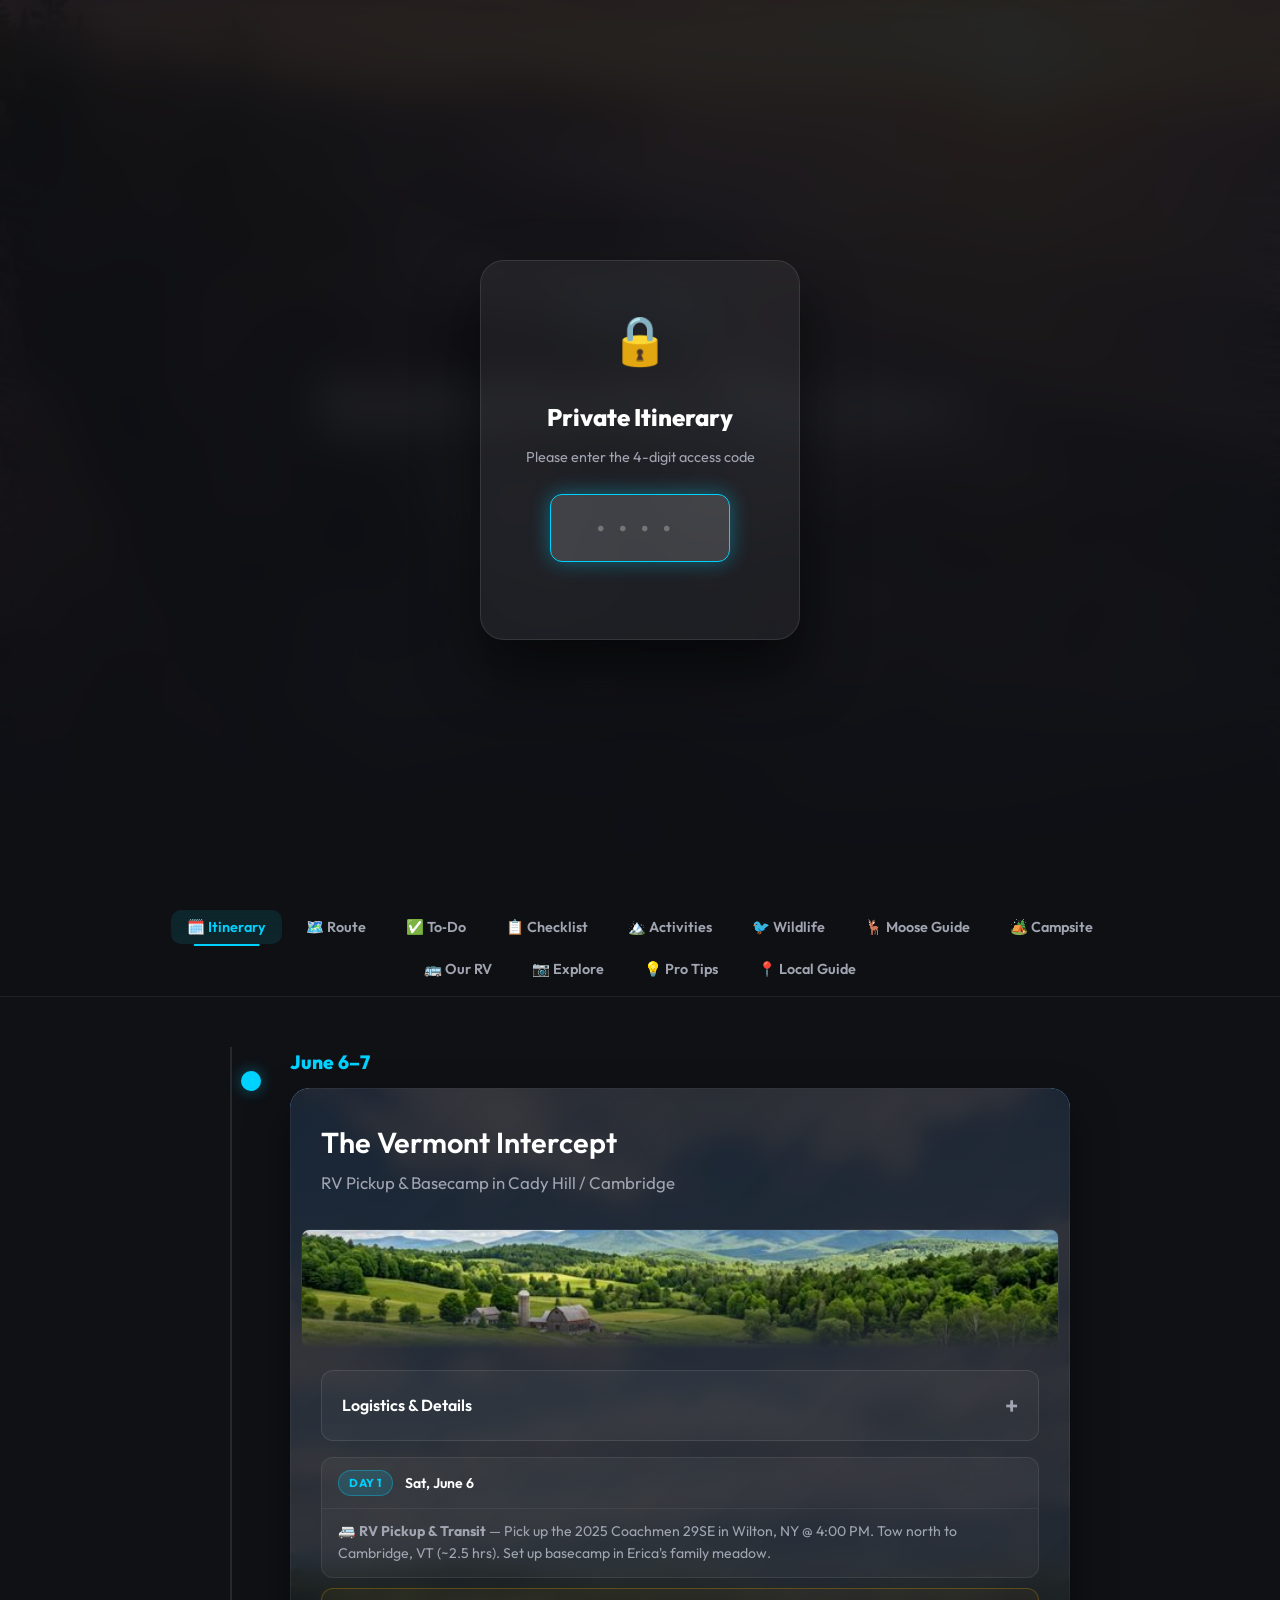
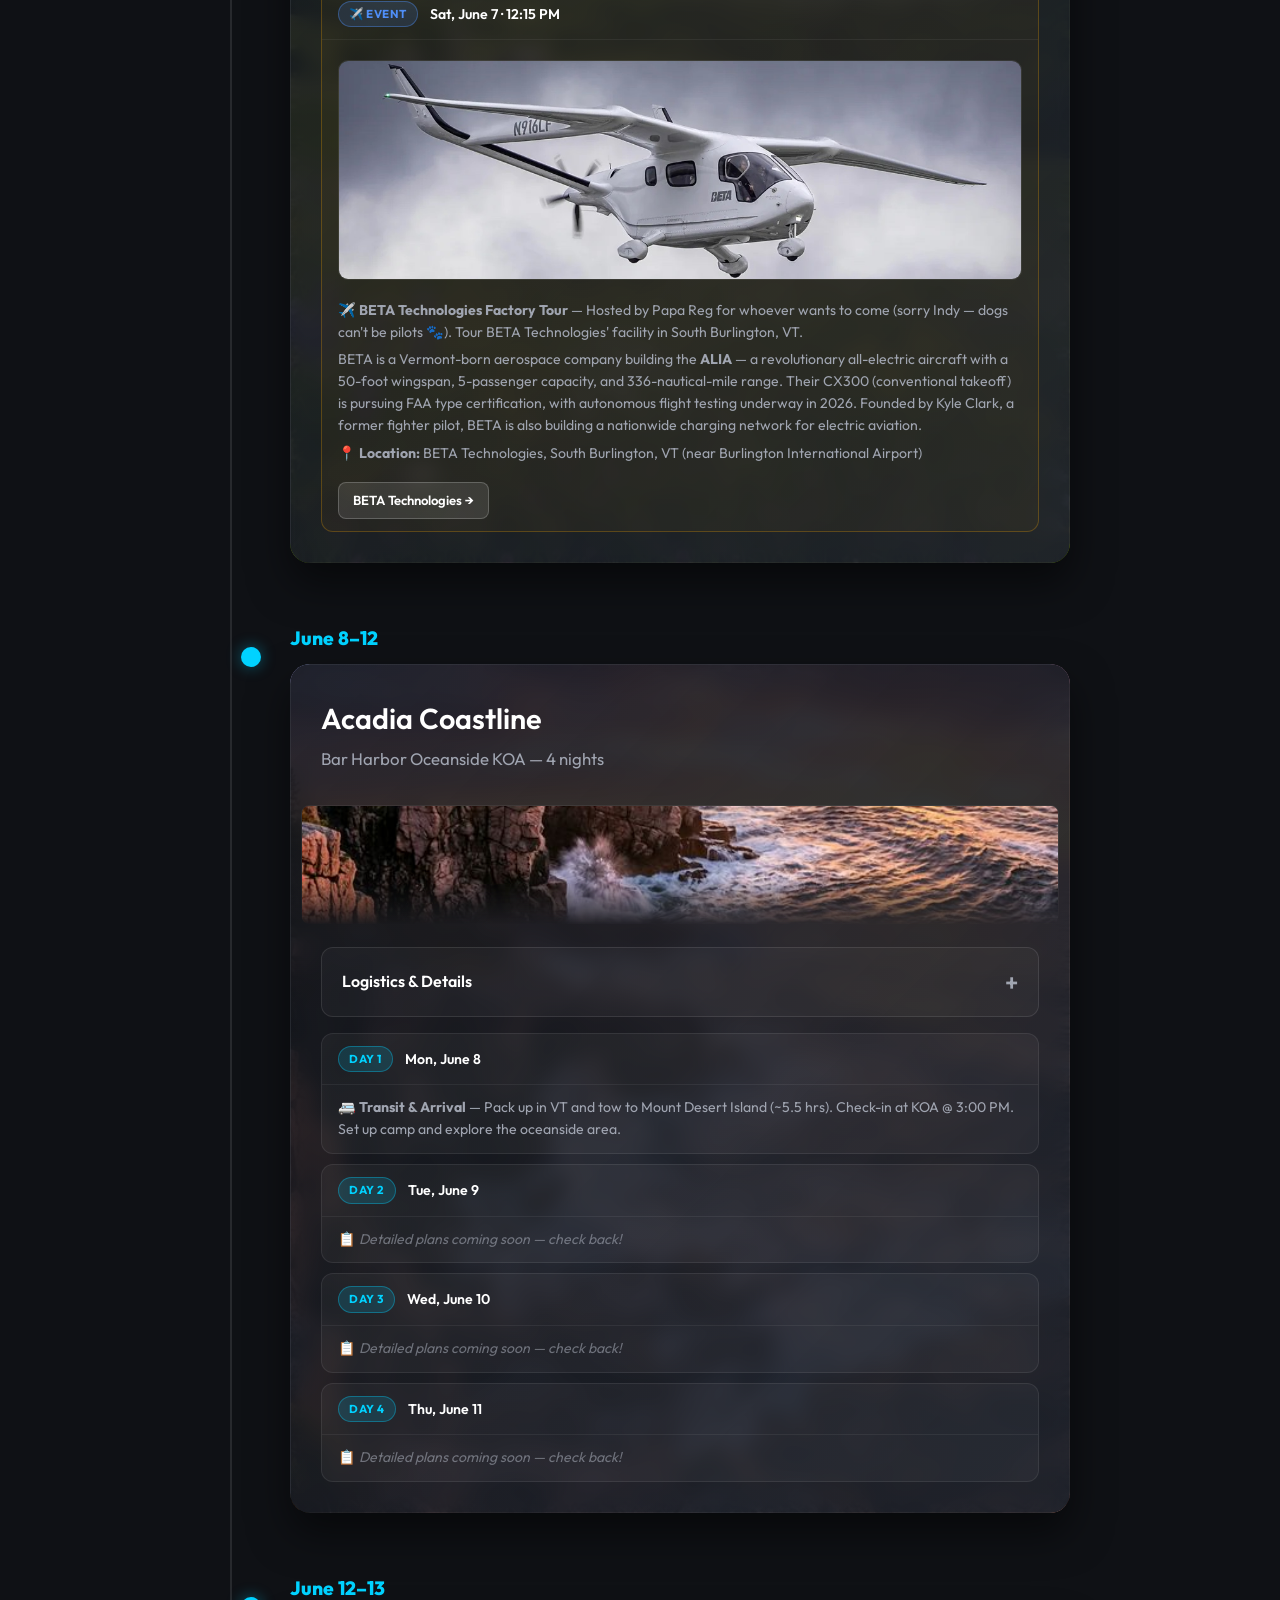
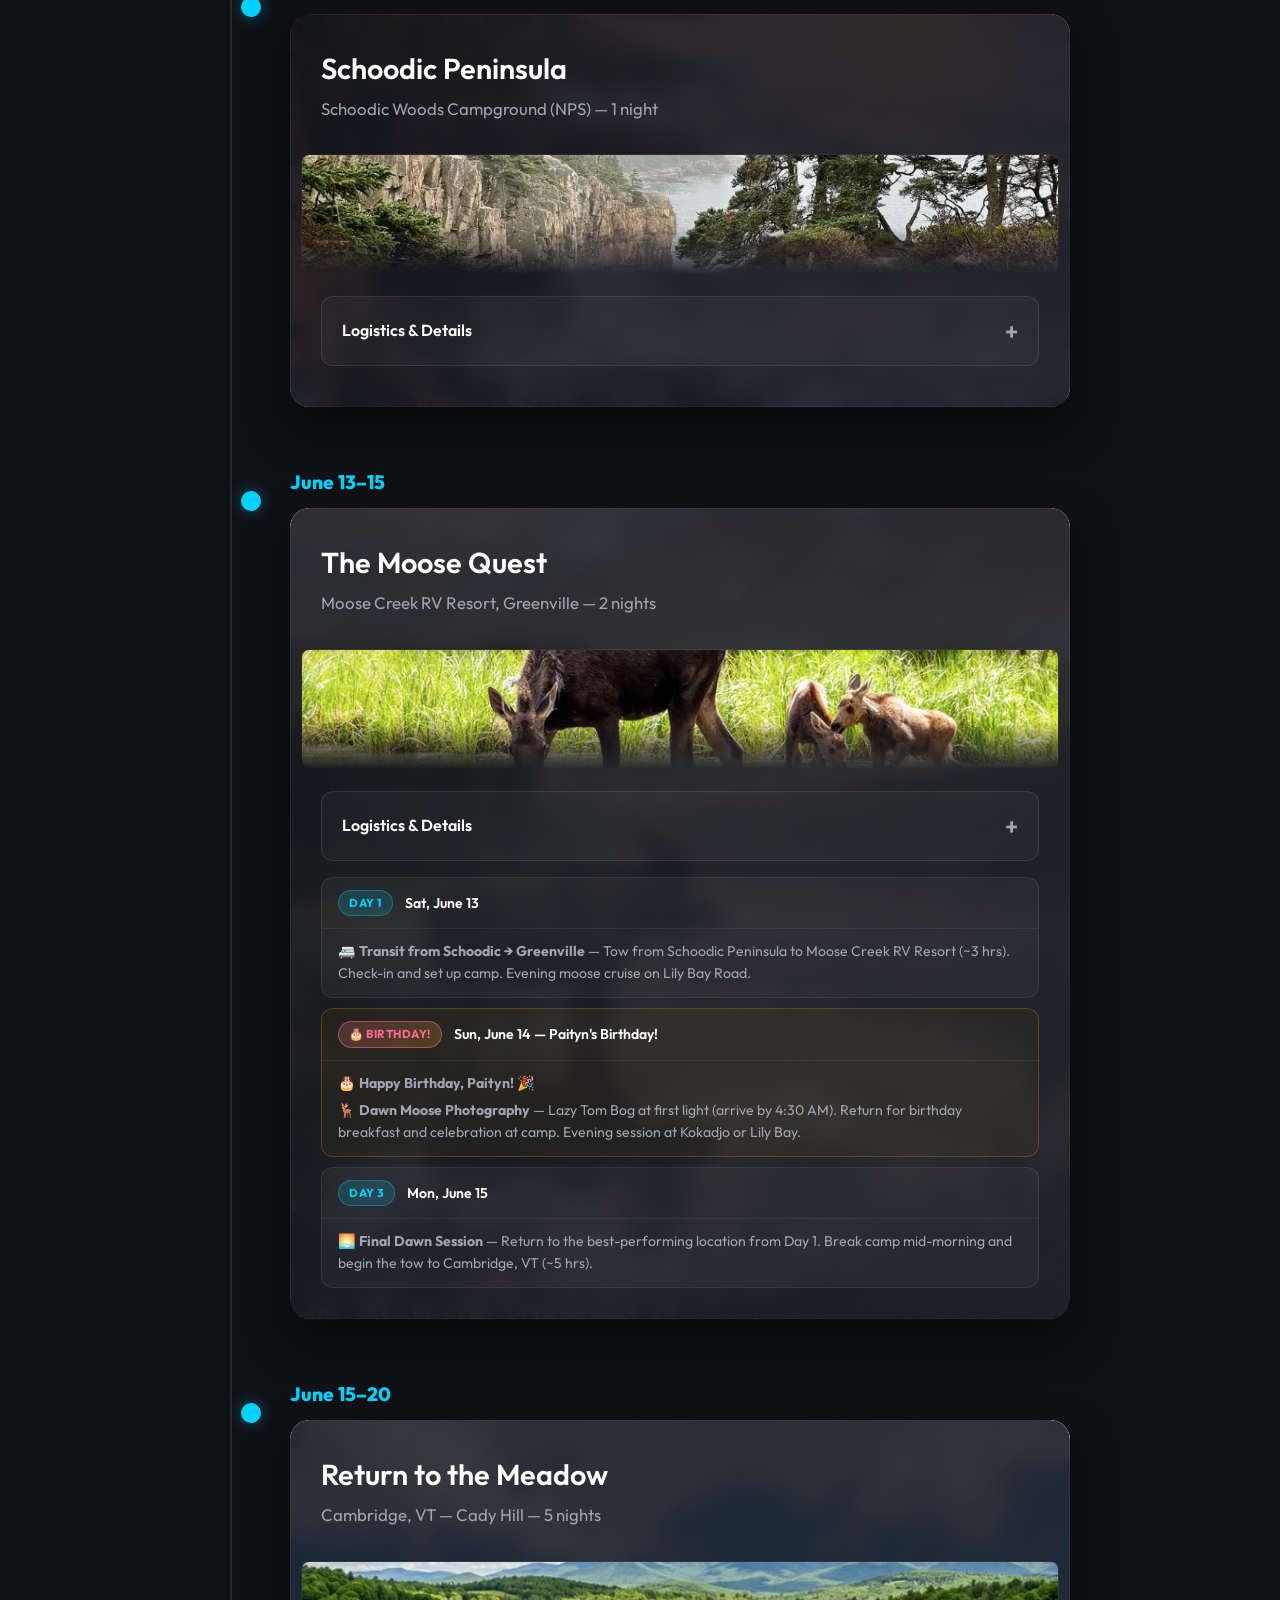
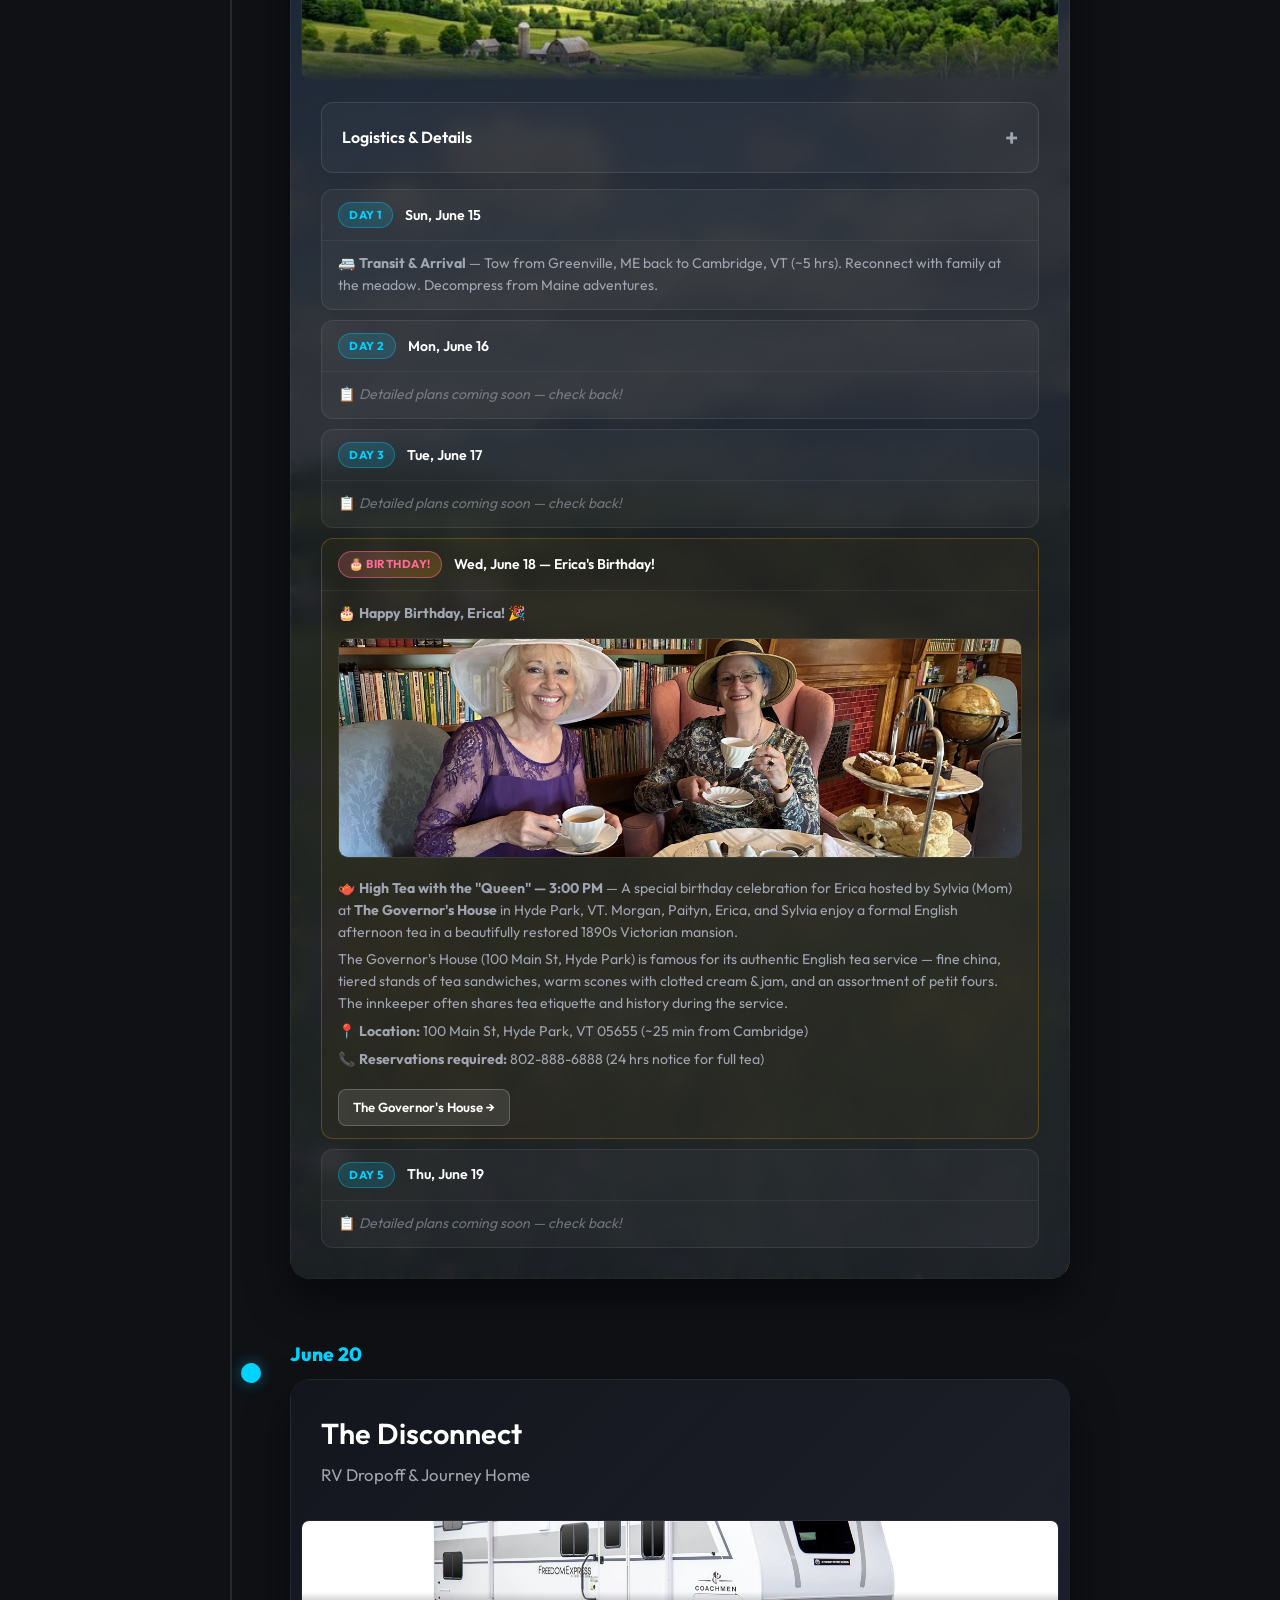
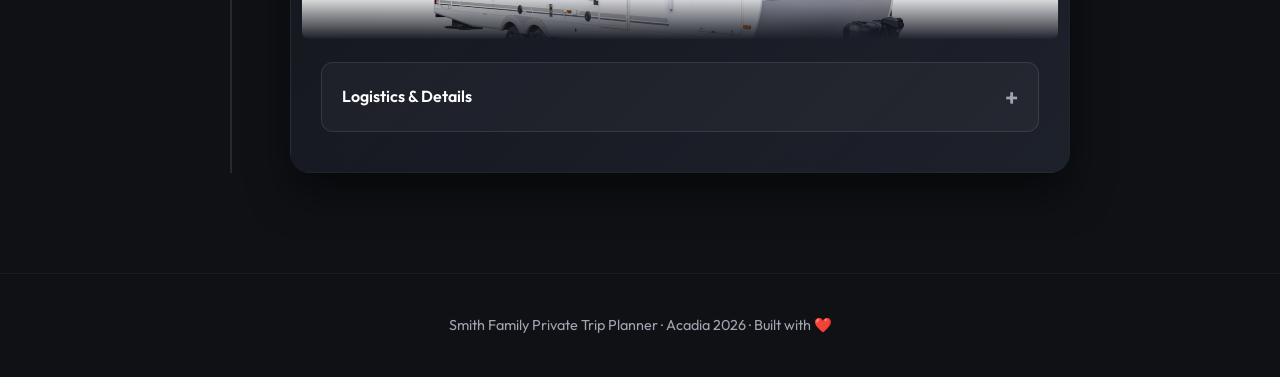
==== commit 8f8b4598: "Deploy: Add Park Pass to Itinerary and Campsite tabs" ====
--- a/trip-webapp/index.html
+++ b/trip-webapp/index.html
@@ -121,6 +121,7 @@
                                     <p><strong>Check-out:</strong> Friday, June 12 @ 11:00 AM</p>
                                     <p><strong>Reservation:</strong> #21555510</p>
                                     <p><strong>Site:</strong> Oceans Edge (Back In, 30/20 Amps, Water/Electric)</p>
+                                    <a href="assets/Private Vehicle Pass - Acadia National Park Site Pass.pdf" target="_blank" class="btn btn-sm" style="background-color: var(--accent-color); color: var(--bg-dark);">🎫 Acadia Park Pass</a>
                                     <a href="#" class="btn btn-sm itinerary-link" data-goto="campsite">🏕️ Campsite Details</a>
                                     <a href="#" class="btn btn-sm itinerary-link" data-goto="activities">🏔️ Activities</a>
                                     <a href="#" class="btn btn-sm itinerary-link" data-goto="wildlife">🐦 Wildlife & Tours</a>
@@ -796,6 +797,7 @@
                 </div>
 
                 <div class="campsite-pdf-link" style="display: flex; gap: 10px; flex-wrap: wrap;">
+                    <a href="assets/Private Vehicle Pass - Acadia National Park Site Pass.pdf" target="_blank" class="btn btn-sm" style="background-color: var(--accent-color); color: var(--bg-dark);">🎫 Acadia Park Pass</a>
                     <a href="assets/koa_reservation.pdf" target="_blank" class="btn btn-sm">📄 View Confirmation PDF</a>
                     <a href="https://koa.com/campgrounds/bar-harbor-oceanside/" target="_blank" class="btn btn-sm btn-outline" style="border-color: var(--accent-color); color: var(--accent-color);">🌐 Campground Website</a>
                     <a href="https://maps.google.com/?q=Bar+Harbor+Oceanside+KOA" target="_blank" class="btn btn-sm btn-outline" style="border-color: var(--accent-color); color: var(--accent-color);">📍 Maps & Directions</a>
@@ -835,6 +837,7 @@
                 </div>
 
                 <div class="campsite-pdf-link" style="display: flex; gap: 10px; flex-wrap: wrap;">
+                    <a href="assets/Private Vehicle Pass - Acadia National Park Site Pass.pdf" target="_blank" class="btn btn-sm" style="background-color: var(--accent-color); color: var(--bg-dark);">🎫 Acadia Park Pass</a>
                     <a href="assets/schoodic_reservation.pdf" target="_blank" class="btn btn-sm">📄 View Confirmation PDF</a>
                     <a href="https://www.nps.gov/acad/planyourvisit/schoodic-woods-campground.htm" target="_blank" class="btn btn-sm btn-outline" style="border-color: var(--accent-color); color: var(--accent-color);">🌐 Campground Website</a>
                     <a href="https://maps.google.com/?q=Schoodic+Woods+Campground+Acadia" target="_blank" class="btn btn-sm btn-outline" style="border-color: var(--accent-color); color: var(--accent-color);">📍 Maps & Directions</a>
@@ -943,7 +946,7 @@
                     <div class="info-card">
                         <div class="info-icon">📄</div>
                         <h4>Reservation</h4>
-                        <p>#12076232 via RVshare<br>Owner: Brandon Valerio<br>Phone: <a href="tel:5854029953" style="color: var(--accent-color); text-decoration: none;">(585) 402-9953</a><br>Email: <a href="mailto:valerio0190@yahoo.com" style="color: var(--accent-color); text-decoration: none;">valerio0190@yahoo.com</a></p>
+                        <p>#12076232 via RVshare<br>Owner: Brandon Valerio<br>Phone: <a href="tel:5854029953" style="color: var(--accent-color); text-decoration: none;">(585) 402-9953</a><br>Email: <a href="mailto:valerio0190@yahoo.com" style="color: var(--accent-color); text-decoration: none;">valerio0190@yahoo.com</a><br>Starting at $160/night</p>
                     </div>
                 </div>
 
@@ -951,8 +954,27 @@
                 <div class="rv-important-info" style="margin-bottom: 30px;">
                     <h3>📄 Important RV Documents</h3>
                     <div style="display: flex; gap: 10px; flex-wrap: wrap; margin-top: 10px;">
-                        <a href="../Informatinoal_files/insurence for rvshare main trip 2026.pdf" target="_blank" class="btn btn-sm">🛡️ RV Insurance Policy</a>
-                        <a href="../Informatinoal_files/RVshare trailer rental acadia trip 2026 email.pdf" target="_blank" class="btn btn-sm">✉️ Rental Confirmation Email</a>
+                        <a href="assets/insurence for rvshare main trip 2026.pdf" target="_blank" class="btn btn-sm">🛡️ RV Insurance Policy</a>
+                        <a href="assets/RVshare trailer rental acadia trip 2026 email.pdf" target="_blank" class="btn btn-sm">✉️ Rental Confirmation Email</a>
+                        <a href="assets/receipt for rvshare main trip 2026.pdf" target="_blank" class="btn btn-sm">🧾 RVShare Receipt</a>
+                        <a href="assets/Terms___Conditions__RV_SITE.pdf" target="_blank" class="btn btn-sm">📄 Terms & Conditions</a>
+                    </div>
+                </div>
+
+                <!-- Optional Upgrades -->
+                <div class="rv-important-info" style="margin-bottom: 30px;">
+                    <h3>✨ Optional Upgrades</h3>
+                    <div style="display: flex; gap: 10px; flex-wrap: wrap; margin-top: 10px;">
+                        <div class="info-card" style="flex: 1; min-width: 200px;">
+                            <div class="info-icon">🛏️</div>
+                            <h4>Bedding</h4>
+                            <p>$50 one-time fee<br>Bedding for the entire trailer</p>
+                        </div>
+                        <div class="info-card" style="flex: 1; min-width: 200px;">
+                            <div class="info-icon">⚡</div>
+                            <h4>Generator</h4>
+                            <p>$30/night<br>5000 Watt quiet generator</p>
+                        </div>
                     </div>
                 </div>
 
@@ -1140,6 +1162,7 @@
                         <h4>Park Pass — $35 for 7 Days</h4>
                         <p>One $35 America the Beautiful pass covers the Suburban and everyone inside for 7 consecutive days. Display it prominently on the windshield. No cash — credit/debit only at entrance stations.</p>
                         <a href="https://www.nps.gov/acad/planyourvisit/fees.htm" target="_blank" class="btn btn-sm">NPS Fee Info →</a>
+                        <a href="assets/Private Vehicle Pass - Acadia National Park Site Pass.pdf" target="_blank" class="btn btn-sm">📄 View Park Pass</a>
                     </div>
                     <div class="tip-card">
                         <div class="tip-num">11</div>
@@ -1296,12 +1319,8 @@
                             <input type="checkbox" class="checklist-check">
                             <div class="todo-body"><strong>Bonine</strong></div>
                         </label>
-                        <label class="todo-item checklist-item" data-id="global-toil-dogdiapers" style="margin-bottom: 0; padding: 10px;">
-                            <input type="checkbox" class="checklist-check">
-                            <div class="todo-body"><strong>Dog Diapers</strong></div>
-                        </label>
-                    </div>
-                    <h4 style="margin: 20px 0 10px; color: #a4c8e1;">Kitchen (Purchase Food in Vermont)</h4>
+                    </div>
+                    <h4 style="margin: 20px 0 10px; color: #a4c8e1;">Kitchen (Purchase Food in Bar Harbor)</h4>
                     <div style="display: grid; grid-template-columns: repeat(auto-fill, minmax(200px, 1fr)); gap: 10px;">
                         <label class="todo-item checklist-item" data-id="global-kitc-dishsoap" style="margin-bottom: 0; padding: 10px;">
                             <input type="checkbox" class="checklist-check">
@@ -1329,7 +1348,11 @@
                         </label>
                         <label class="todo-item checklist-item" data-id="global-kitc-waterbottles" style="margin-bottom: 0; padding: 10px;">
                             <input type="checkbox" class="checklist-check">
-                            <div class="todo-body"><strong>Water bottles</strong></div>
+                            <div class="todo-body"><strong>Water bottles (From Cruise)</strong></div>
+                        </label>
+                        <label class="todo-item checklist-item" data-id="global-kitc-kcupcoffeemaker" style="margin-bottom: 0; padding: 10px;">
+                            <input type="checkbox" class="checklist-check">
+                            <div class="todo-body"><strong>K-Cup Coffee Maker</strong></div>
                         </label>
                         <label class="todo-item checklist-item" data-id="global-kitc-buffalotracekcups" style="margin-bottom: 0; padding: 10px;">
                             <input type="checkbox" class="checklist-check">
@@ -1345,14 +1368,49 @@
                         </label>
                         <label class="todo-item checklist-item" data-id="global-kitc-cooler" style="margin-bottom: 0; padding: 10px;">
                             <input type="checkbox" class="checklist-check">
-                            <div class="todo-body"><strong>Cooler ?</strong></div>
+                            <div class="todo-body"><strong>Small Cooler</strong></div>
+                        </label>
+                    </div>
+                    <h4 style="margin: 20px 0 10px; color: #a4c8e1;">🐶 Dog Supplies</h4>
+                    <div style="display: grid; grid-template-columns: repeat(auto-fill, minmax(200px, 1fr)); gap: 10px;">
+                        <label class="todo-item checklist-item" data-id="global-dog-kennel" style="margin-bottom: 0; padding: 10px;">
+                            <input type="checkbox" class="checklist-check">
+                            <div class="todo-body"><strong>Kennel</strong></div>
+                        </label>
+                        <label class="todo-item checklist-item" data-id="global-dog-diapers" style="margin-bottom: 0; padding: 10px;">
+                            <input type="checkbox" class="checklist-check">
+                            <div class="todo-body"><strong>Diapers</strong></div>
+                        </label>
+                        <label class="todo-item checklist-item" data-id="global-dog-brush" style="margin-bottom: 0; padding: 10px;">
+                            <input type="checkbox" class="checklist-check">
+                            <div class="todo-body"><strong>1 Brush</strong></div>
+                        </label>
+                        <label class="todo-item checklist-item" data-id="global-dog-dogfood" style="margin-bottom: 0; padding: 10px;">
+                            <input type="checkbox" class="checklist-check">
+                            <div class="todo-body"><strong>Dog Food</strong></div>
+                        </label>
+                        <label class="todo-item checklist-item" data-id="global-dog-leash" style="margin-bottom: 0; padding: 10px;">
+                            <input type="checkbox" class="checklist-check">
+                            <div class="todo-body"><strong>6 ft Leash / Expandable</strong></div>
+                        </label>
+                        <label class="todo-item checklist-item" data-id="global-dog-treats" style="margin-bottom: 0; padding: 10px;">
+                            <input type="checkbox" class="checklist-check">
+                            <div class="todo-body"><strong>Treats</strong></div>
+                        </label>
+                        <label class="todo-item checklist-item" data-id="global-dog-waterfoodbowl" style="margin-bottom: 0; padding: 10px;">
+                            <input type="checkbox" class="checklist-check">
+                            <div class="todo-body"><strong>Water & Food Bowl</strong></div>
+                        </label>
+                        <label class="todo-item checklist-item" data-id="global-dog-travelbowl" style="margin-bottom: 0; padding: 10px;">
+                            <input type="checkbox" class="checklist-check">
+                            <div class="todo-body"><strong>Travel Water Container / Bowl</strong></div>
                         </label>
                     </div>
                     <h4 style="margin: 20px 0 10px; color: #a4c8e1;">Other</h4>
                     <div style="display: grid; grid-template-columns: repeat(auto-fill, minmax(200px, 1fr)); gap: 10px;">
                         <label class="todo-item checklist-item" data-id="global-othe-campingchairs" style="margin-bottom: 0; padding: 10px;">
                             <input type="checkbox" class="checklist-check">
-                            <div class="todo-body"><strong>Camping Chairs</strong></div>
+                            <div class="todo-body"><strong>Camping Chairs (for all 6 of us)</strong></div>
                         </label>
                         <label class="todo-item checklist-item" data-id="global-othe-flashlights" style="margin-bottom: 0; padding: 10px;">
                             <input type="checkbox" class="checklist-check">
@@ -1360,11 +1418,11 @@
                         </label>
                         <label class="todo-item checklist-item" data-id="global-othe-jackery" style="margin-bottom: 0; padding: 10px;">
                             <input type="checkbox" class="checklist-check">
-                            <div class="todo-body"><strong>Jackery</strong></div>
+                            <div class="todo-body"><strong>Jackery (new one)</strong></div>
                         </label>
                         <label class="todo-item checklist-item" data-id="global-othe-gamessmall" style="margin-bottom: 0; padding: 10px;">
                             <input type="checkbox" class="checklist-check">
-                            <div class="todo-body"><strong>Games small</strong></div>
+                            <div class="todo-body"><strong>Games (small ones)</strong></div>
                         </label>
                     </div>
                 </div>
@@ -1383,6 +1441,10 @@
                             <label class="todo-item checklist-item" data-id="indiv-david-clot-lightcoat" style="margin-bottom: 0; padding: 10px;">
                                 <input type="checkbox" class="checklist-check">
                                 <div class="todo-body"><strong>Light Coat</strong></div>
+                            </label>
+                            <label class="todo-item checklist-item" data-id="indiv-david-clot-raincoat" style="margin-bottom: 0; padding: 10px;">
+                                <input type="checkbox" class="checklist-check">
+                                <div class="todo-body"><strong>Rain Coat</strong></div>
                             </label>
                             <label class="todo-item checklist-item" data-id="indiv-david-clot-watershoes" style="margin-bottom: 0; padding: 10px;">
                                 <input type="checkbox" class="checklist-check">
@@ -1469,6 +1531,10 @@
                                 <input type="checkbox" class="checklist-check">
                                 <div class="todo-body"><strong>Light Coat</strong></div>
                             </label>
+                            <label class="todo-item checklist-item" data-id="indiv-erica-clot-raincoat" style="margin-bottom: 0; padding: 10px;">
+                                <input type="checkbox" class="checklist-check">
+                                <div class="todo-body"><strong>Rain Coat</strong></div>
+                            </label>
                             <label class="todo-item checklist-item" data-id="indiv-erica-clot-watershoes" style="margin-bottom: 0; padding: 10px;">
                                 <input type="checkbox" class="checklist-check">
                                 <div class="todo-body"><strong>Water Shoes</strong></div>
@@ -1554,6 +1620,10 @@
                                 <input type="checkbox" class="checklist-check">
                                 <div class="todo-body"><strong>Light Coat</strong></div>
                             </label>
+                            <label class="todo-item checklist-item" data-id="indiv-weston-clot-raincoat" style="margin-bottom: 0; padding: 10px;">
+                                <input type="checkbox" class="checklist-check">
+                                <div class="todo-body"><strong>Rain Coat</strong></div>
+                            </label>
                             <label class="todo-item checklist-item" data-id="indiv-weston-clot-watershoes" style="margin-bottom: 0; padding: 10px;">
                                 <input type="checkbox" class="checklist-check">
                                 <div class="todo-body"><strong>Water Shoes</strong></div>
@@ -1639,6 +1709,10 @@
                                 <input type="checkbox" class="checklist-check">
                                 <div class="todo-body"><strong>Light Coat</strong></div>
                             </label>
+                            <label class="todo-item checklist-item" data-id="indiv-morgan-clot-raincoat" style="margin-bottom: 0; padding: 10px;">
+                                <input type="checkbox" class="checklist-check">
+                                <div class="todo-body"><strong>Rain Coat</strong></div>
+                            </label>
                             <label class="todo-item checklist-item" data-id="indiv-morgan-clot-watershoes" style="margin-bottom: 0; padding: 10px;">
                                 <input type="checkbox" class="checklist-check">
                                 <div class="todo-body"><strong>Water Shoes</strong></div>
@@ -1724,6 +1798,10 @@
                                 <input type="checkbox" class="checklist-check">
                                 <div class="todo-body"><strong>Light Coat</strong></div>
                             </label>
+                            <label class="todo-item checklist-item" data-id="indiv-colton-clot-raincoat" style="margin-bottom: 0; padding: 10px;">
+                                <input type="checkbox" class="checklist-check">
+                                <div class="todo-body"><strong>Rain Coat</strong></div>
+                            </label>
                             <label class="todo-item checklist-item" data-id="indiv-colton-clot-watershoes" style="margin-bottom: 0; padding: 10px;">
                                 <input type="checkbox" class="checklist-check">
                                 <div class="todo-body"><strong>Water Shoes</strong></div>
@@ -1808,6 +1886,10 @@
                             <label class="todo-item checklist-item" data-id="indiv-paityn-clot-lightcoat" style="margin-bottom: 0; padding: 10px;">
                                 <input type="checkbox" class="checklist-check">
                                 <div class="todo-body"><strong>Light Coat</strong></div>
+                            </label>
+                            <label class="todo-item checklist-item" data-id="indiv-paityn-clot-raincoat" style="margin-bottom: 0; padding: 10px;">
+                                <input type="checkbox" class="checklist-check">
+                                <div class="todo-body"><strong>Rain Coat</strong></div>
                             </label>
                             <label class="todo-item checklist-item" data-id="indiv-paityn-clot-watershoes" style="margin-bottom: 0; padding: 10px;">
                                 <input type="checkbox" class="checklist-check">
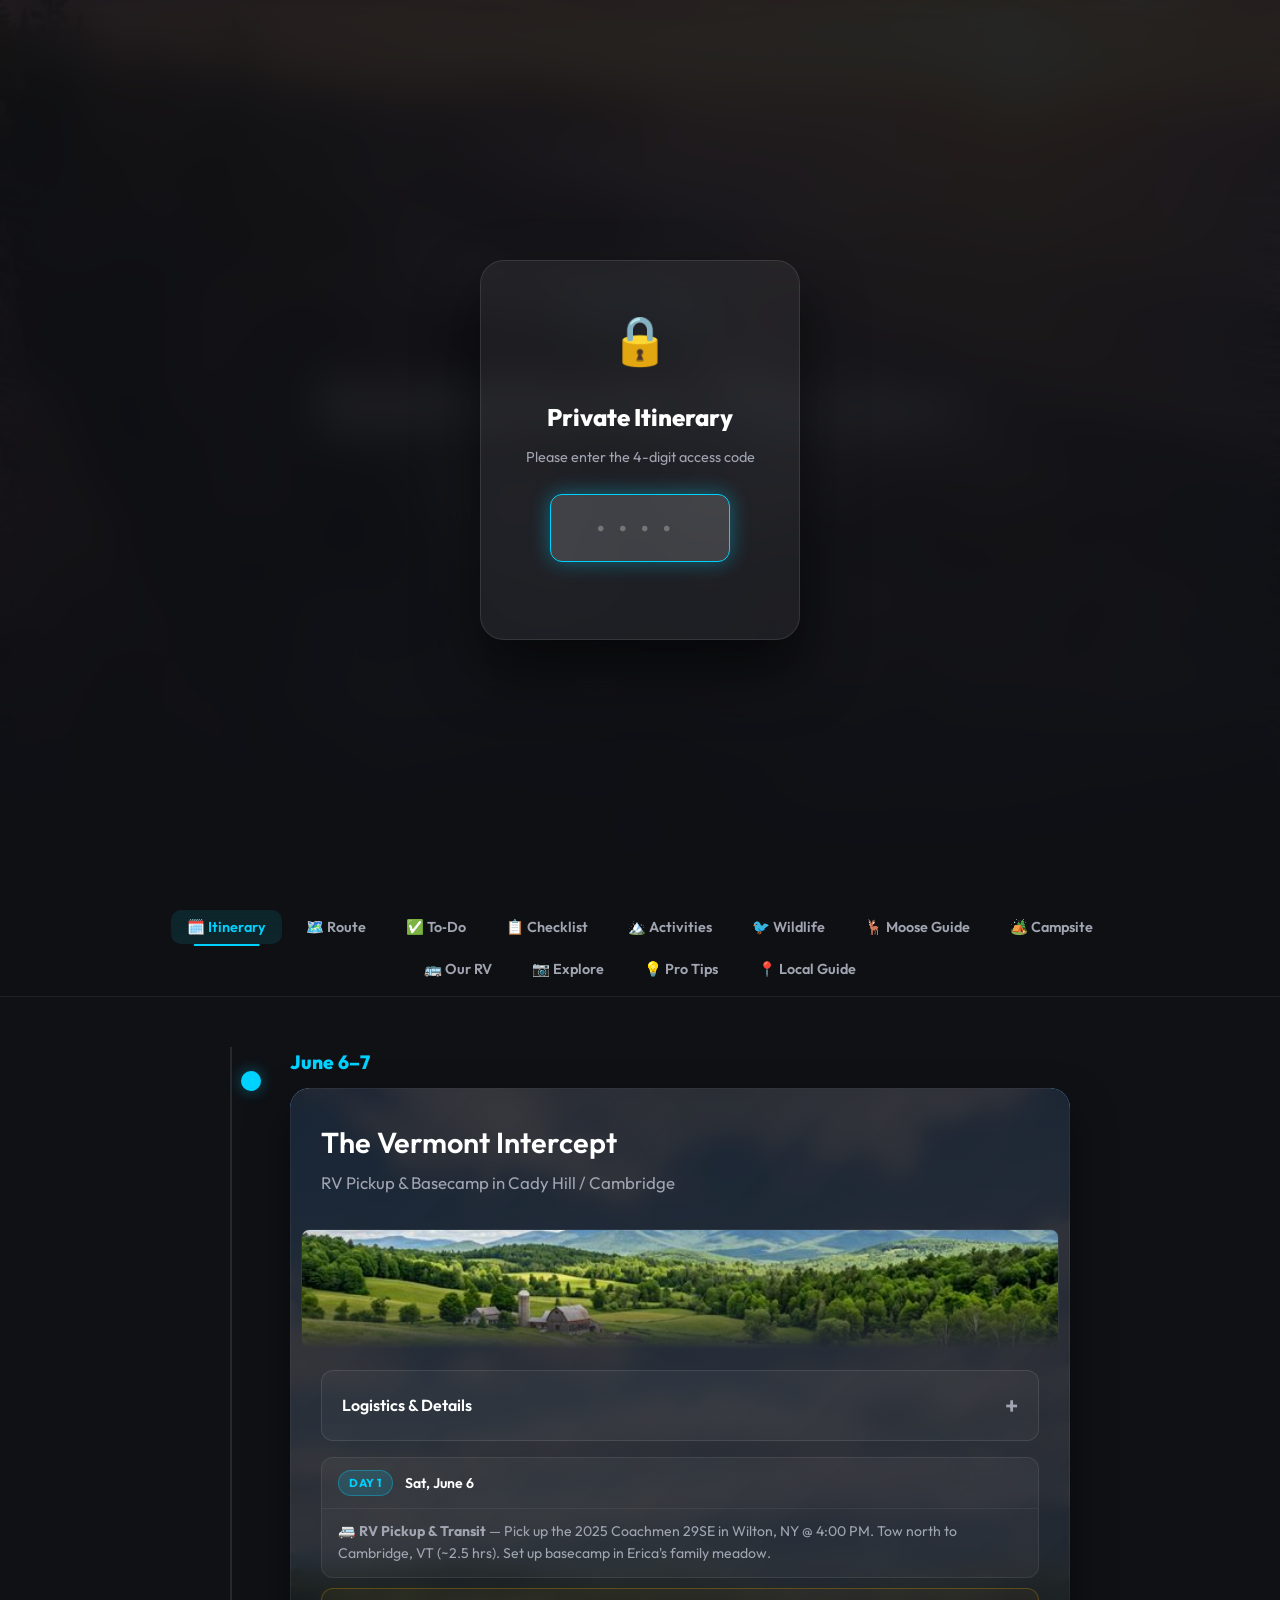
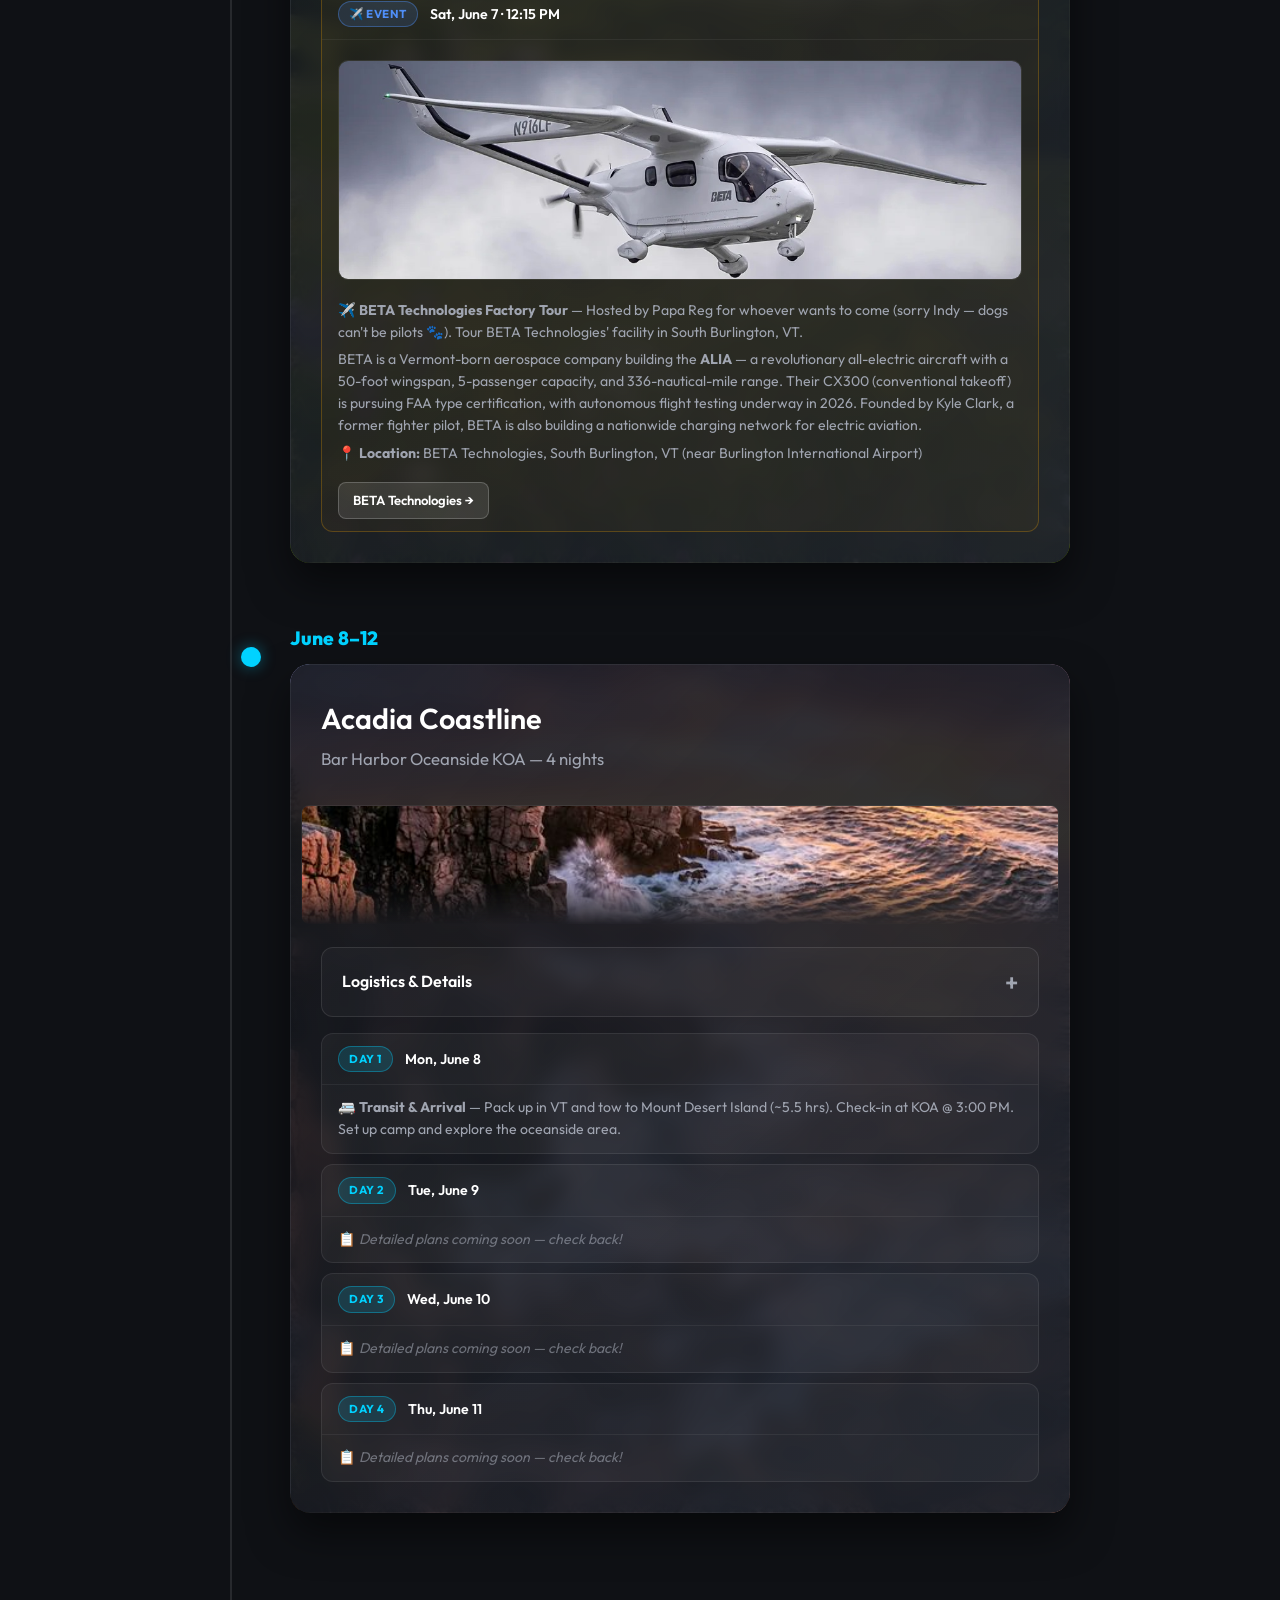
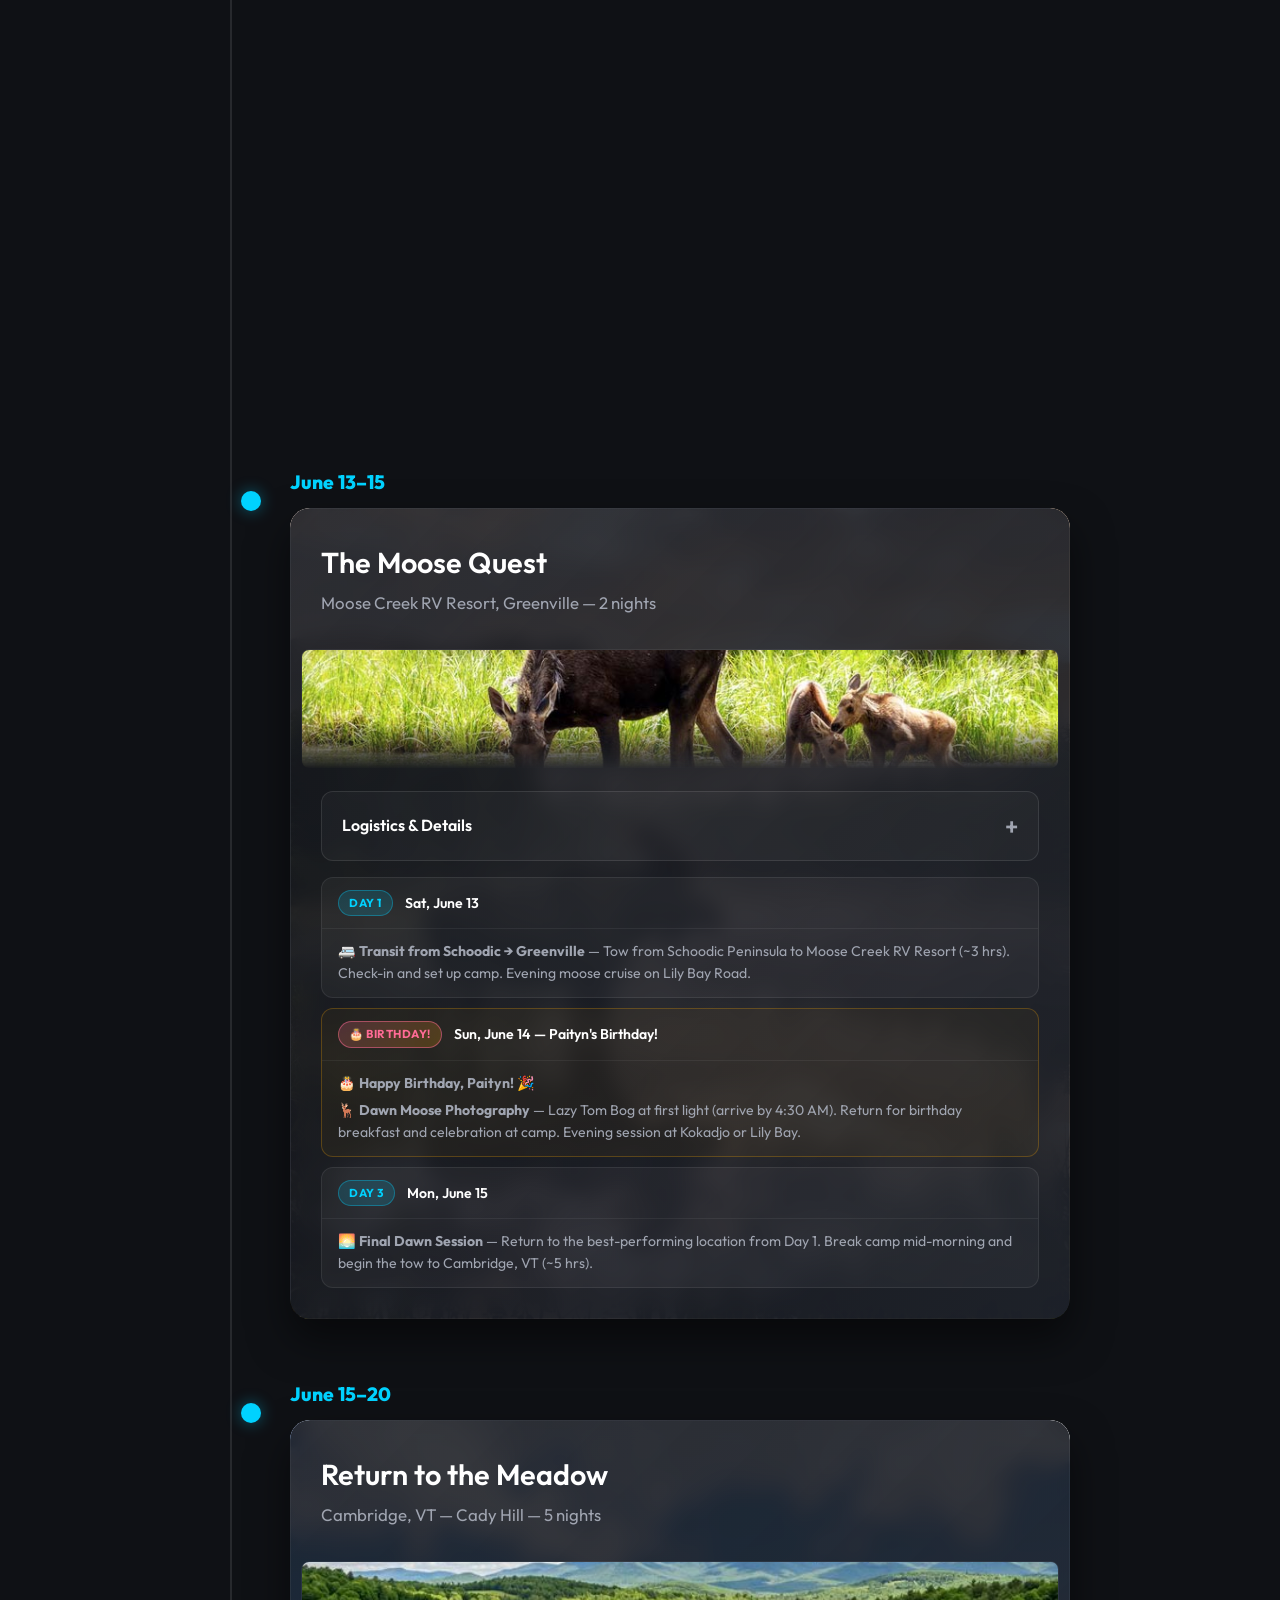
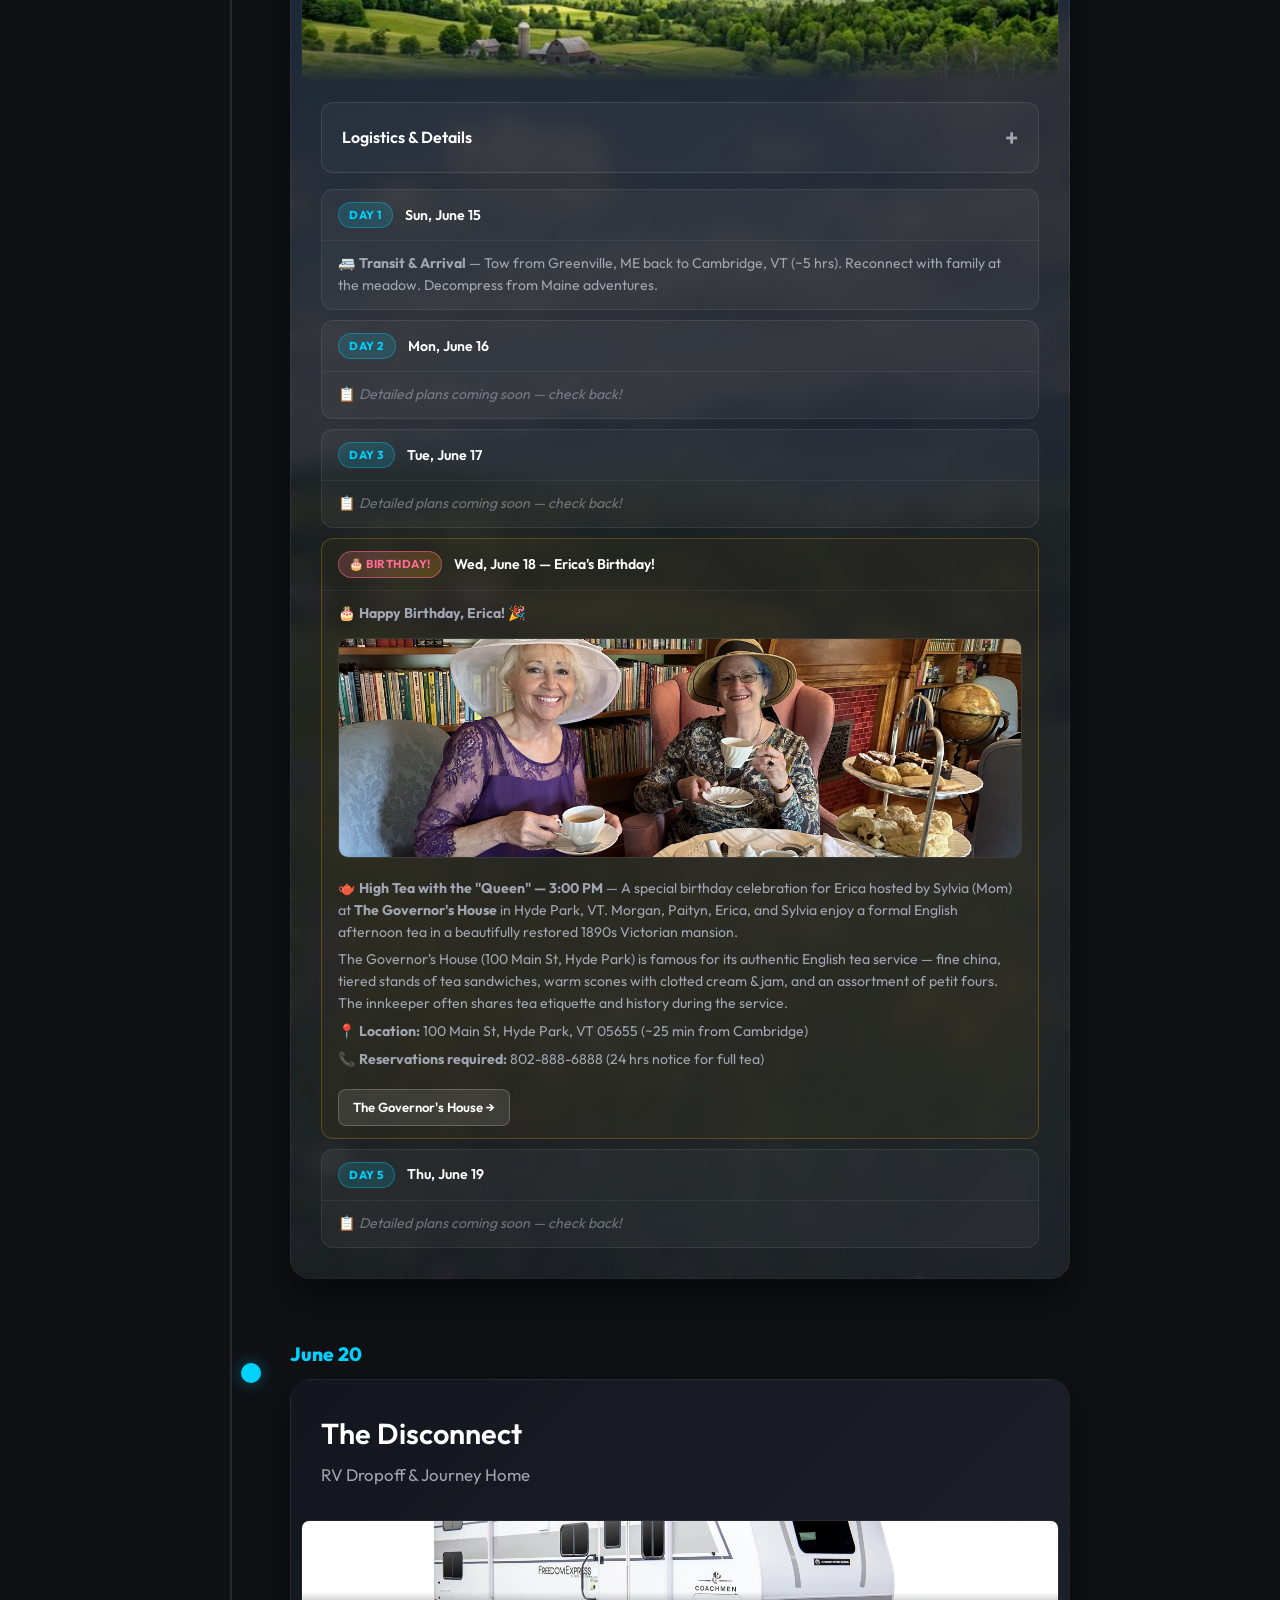
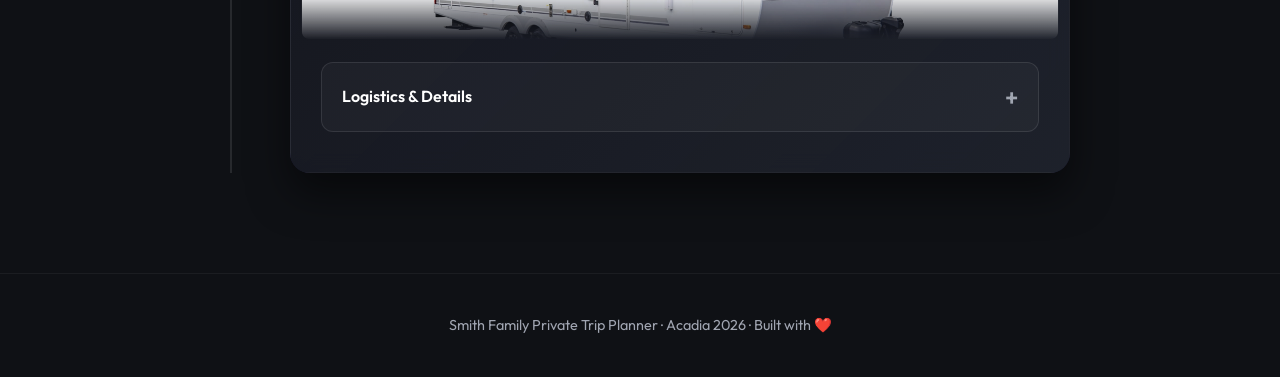
==== commit a0609e9b: "Deploy: Remove custom styling from park pass buttons" ====
--- a/trip-webapp/index.html
+++ b/trip-webapp/index.html
@@ -121,7 +121,7 @@
                                     <p><strong>Check-out:</strong> Friday, June 12 @ 11:00 AM</p>
                                     <p><strong>Reservation:</strong> #21555510</p>
                                     <p><strong>Site:</strong> Oceans Edge (Back In, 30/20 Amps, Water/Electric)</p>
-                                    <a href="assets/Private Vehicle Pass - Acadia National Park Site Pass.pdf" target="_blank" class="btn btn-sm" style="background-color: var(--accent-color); color: var(--bg-dark);">🎫 Acadia Park Pass</a>
+                                    <a href="assets/Private Vehicle Pass - Acadia National Park Site Pass.pdf" target="_blank" class="btn btn-sm">🎫 Acadia Park Pass</a>
                                     <a href="#" class="btn btn-sm itinerary-link" data-goto="campsite">🏕️ Campsite Details</a>
                                     <a href="#" class="btn btn-sm itinerary-link" data-goto="activities">🏔️ Activities</a>
                                     <a href="#" class="btn btn-sm itinerary-link" data-goto="wildlife">🐦 Wildlife & Tours</a>
@@ -631,7 +631,8 @@
                             <a href="https://www.barharborwhales.com/lighthouse-cruises/puffin-lighthouse-cruise/" target="_blank" class="btn btn-sm">Alt: Bar Harbor Whales</a>
                             <a href="https://acadianboattours.com/activities/puffins-lighthouses-and-seabirds-cruise/" target="_blank" class="btn btn-sm">Alt: Acadian Boat Tours</a>
                             <a href="https://www.boldcoast.com/" target="_blank" class="btn btn-sm">Alt: Bold Coast (On Land - Sold Out)</a>
-                            <a href="puffin-article.html" class="btn btn-outline" style="border-color: var(--accent-color); color: var(--accent-color);">📖 Read In-Depth Puffin Guide</a>
+                            <a href="assets/Puffin_article_fullinfo.md" target="_blank" class="btn btn-outline" style="border-color: var(--accent-color); color: var(--accent-color);">📖 Read In-Depth Puffin Guide</a>
+                            <a href="assets/Puffin_info.md" target="_blank" class="btn btn-outline" style="border-color: var(--accent-color); color: var(--accent-color);">📖 Puffin Field Notes</a>
                             <a href="https://projectpuffin.audubon.org/" target="_blank" class="btn btn-sm">🐧 Project Puffin — Audubon</a>
                         </div>
                         <details class="puffin-details">
@@ -675,7 +676,8 @@
                         </div>
 
                         <div style="margin-top: 20px;">
-                            <a href="peregrine-article.html" class="btn btn-outline" style="border-color: var(--accent-color); color: var(--accent-color);">📖 Read the Advanced Field Guide</a>
+                            <p><strong>Lens:</strong> 600mm minimum (or 400mm with 1.4x teleconverter).</p>
+                            <a href="assets/Peregrine Falcon info.md" target="_blank" class="btn btn-outline" style="border-color: var(--accent-color); color: var(--accent-color);">📖 Read the Advanced Field Guide</a>
                         </div>
                     </div>
                 </div>
@@ -797,7 +799,7 @@
                 </div>
 
                 <div class="campsite-pdf-link" style="display: flex; gap: 10px; flex-wrap: wrap;">
-                    <a href="assets/Private Vehicle Pass - Acadia National Park Site Pass.pdf" target="_blank" class="btn btn-sm" style="background-color: var(--accent-color); color: var(--bg-dark);">🎫 Acadia Park Pass</a>
+                    <a href="assets/Private Vehicle Pass - Acadia National Park Site Pass.pdf" target="_blank" class="btn btn-sm">🎫 Acadia Park Pass</a>
                     <a href="assets/koa_reservation.pdf" target="_blank" class="btn btn-sm">📄 View Confirmation PDF</a>
                     <a href="https://koa.com/campgrounds/bar-harbor-oceanside/" target="_blank" class="btn btn-sm btn-outline" style="border-color: var(--accent-color); color: var(--accent-color);">🌐 Campground Website</a>
                     <a href="https://maps.google.com/?q=Bar+Harbor+Oceanside+KOA" target="_blank" class="btn btn-sm btn-outline" style="border-color: var(--accent-color); color: var(--accent-color);">📍 Maps & Directions</a>
@@ -837,7 +839,7 @@
                 </div>
 
                 <div class="campsite-pdf-link" style="display: flex; gap: 10px; flex-wrap: wrap;">
-                    <a href="assets/Private Vehicle Pass - Acadia National Park Site Pass.pdf" target="_blank" class="btn btn-sm" style="background-color: var(--accent-color); color: var(--bg-dark);">🎫 Acadia Park Pass</a>
+                    <a href="assets/Private Vehicle Pass - Acadia National Park Site Pass.pdf" target="_blank" class="btn btn-sm">🎫 Acadia Park Pass</a>
                     <a href="assets/schoodic_reservation.pdf" target="_blank" class="btn btn-sm">📄 View Confirmation PDF</a>
                     <a href="https://www.nps.gov/acad/planyourvisit/schoodic-woods-campground.htm" target="_blank" class="btn btn-sm btn-outline" style="border-color: var(--accent-color); color: var(--accent-color);">🌐 Campground Website</a>
                     <a href="https://maps.google.com/?q=Schoodic+Woods+Campground+Acadia" target="_blank" class="btn btn-sm btn-outline" style="border-color: var(--accent-color); color: var(--accent-color);">📍 Maps & Directions</a>
@@ -957,6 +959,7 @@
                         <a href="assets/insurence for rvshare main trip 2026.pdf" target="_blank" class="btn btn-sm">🛡️ RV Insurance Policy</a>
                         <a href="assets/RVshare trailer rental acadia trip 2026 email.pdf" target="_blank" class="btn btn-sm">✉️ Rental Confirmation Email</a>
                         <a href="assets/receipt for rvshare main trip 2026.pdf" target="_blank" class="btn btn-sm">🧾 RVShare Receipt</a>
+                        <a href="assets/rv share recept 2.pdf" target="_blank" class="btn btn-sm">🧾 RVShare Receipt 2</a>
                         <a href="assets/Terms___Conditions__RV_SITE.pdf" target="_blank" class="btn btn-sm">📄 Terms & Conditions</a>
                     </div>
                 </div>
@@ -1141,6 +1144,7 @@
                         <div class="tip-num">06</div>
                         <h4>Dog Rules Are Strict — Know Them</h4>
                         <p>Dogs are <strong>not allowed</strong> on Sand Beach (June 15–Sept 8), Echo Lake (May 15–Sept 15), or on the ladder trails (Precipice, Beehive, Jordan Cliffs). Always on a 6-ft leash. Most other trails are fine!</p>
+                        <a href="assets/Dog info boarding.md" target="_blank" class="btn btn-sm" style="margin-top: 10px;">📄 View Dog Boarding Info</a>
                     </div>
                     <div class="tip-card">
                         <div class="tip-num">07</div>
@@ -2271,6 +2275,7 @@
                         <h3>Executive Summary</h3>
                         <p>Mid-June is a <strong>fantastic</strong> moose photography window. Cows have very young calves, the animals are tied to water for sodium-rich aquatic vegetation, and you get nearly 17 hours of daylight. Your best bet is <strong>Lazy Tom Bog at first light</strong>, then Kokadjo village, with Prong Pond and Lily Bay as quiet alternatives.</p>
                         <p><strong>Bottom line:</strong> Be in place before sunrise, prioritize water, and give cows with calves extra room.</p>
+                        <a href="assets/preview (moose viewing directions).html" target="_blank" class="btn btn-accent" style="margin-top: 15px;">🗺️ Interactive Viewing Map & Directions</a>
                     </div>
                 </div>
 
